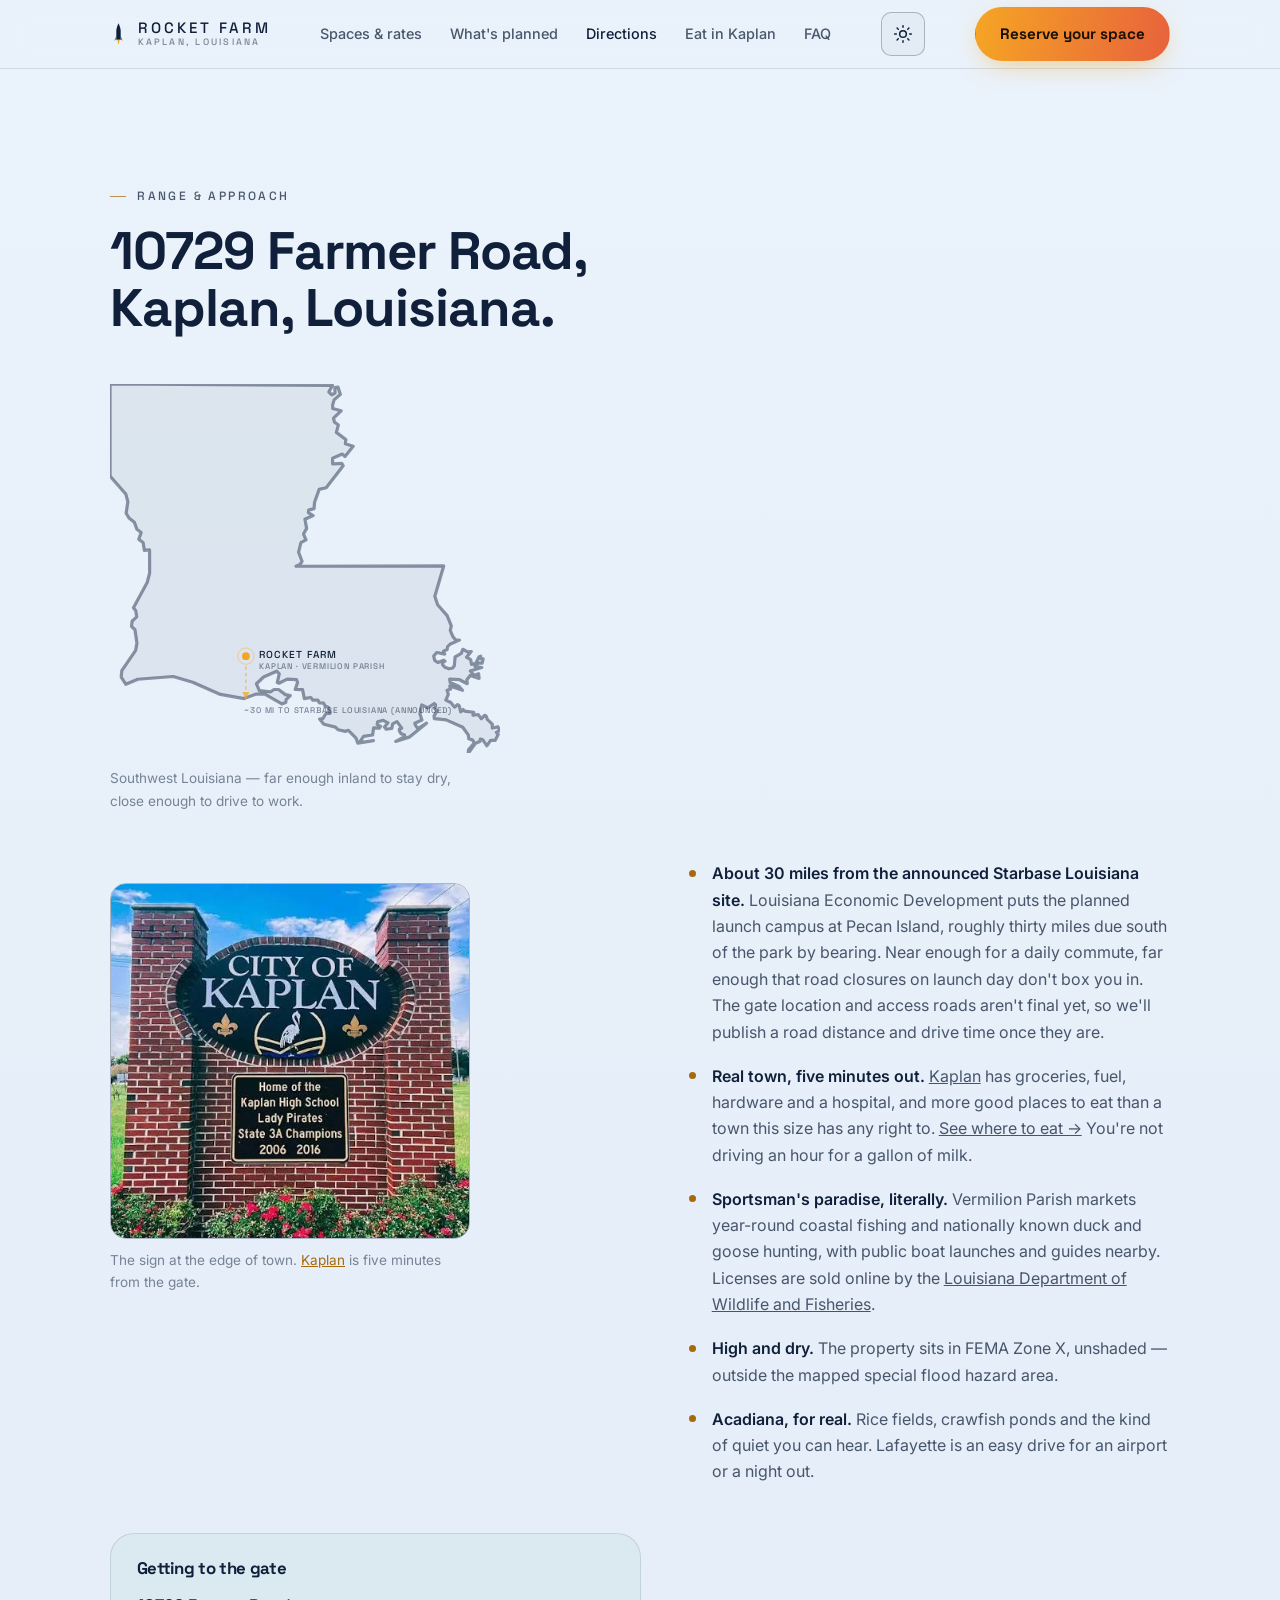
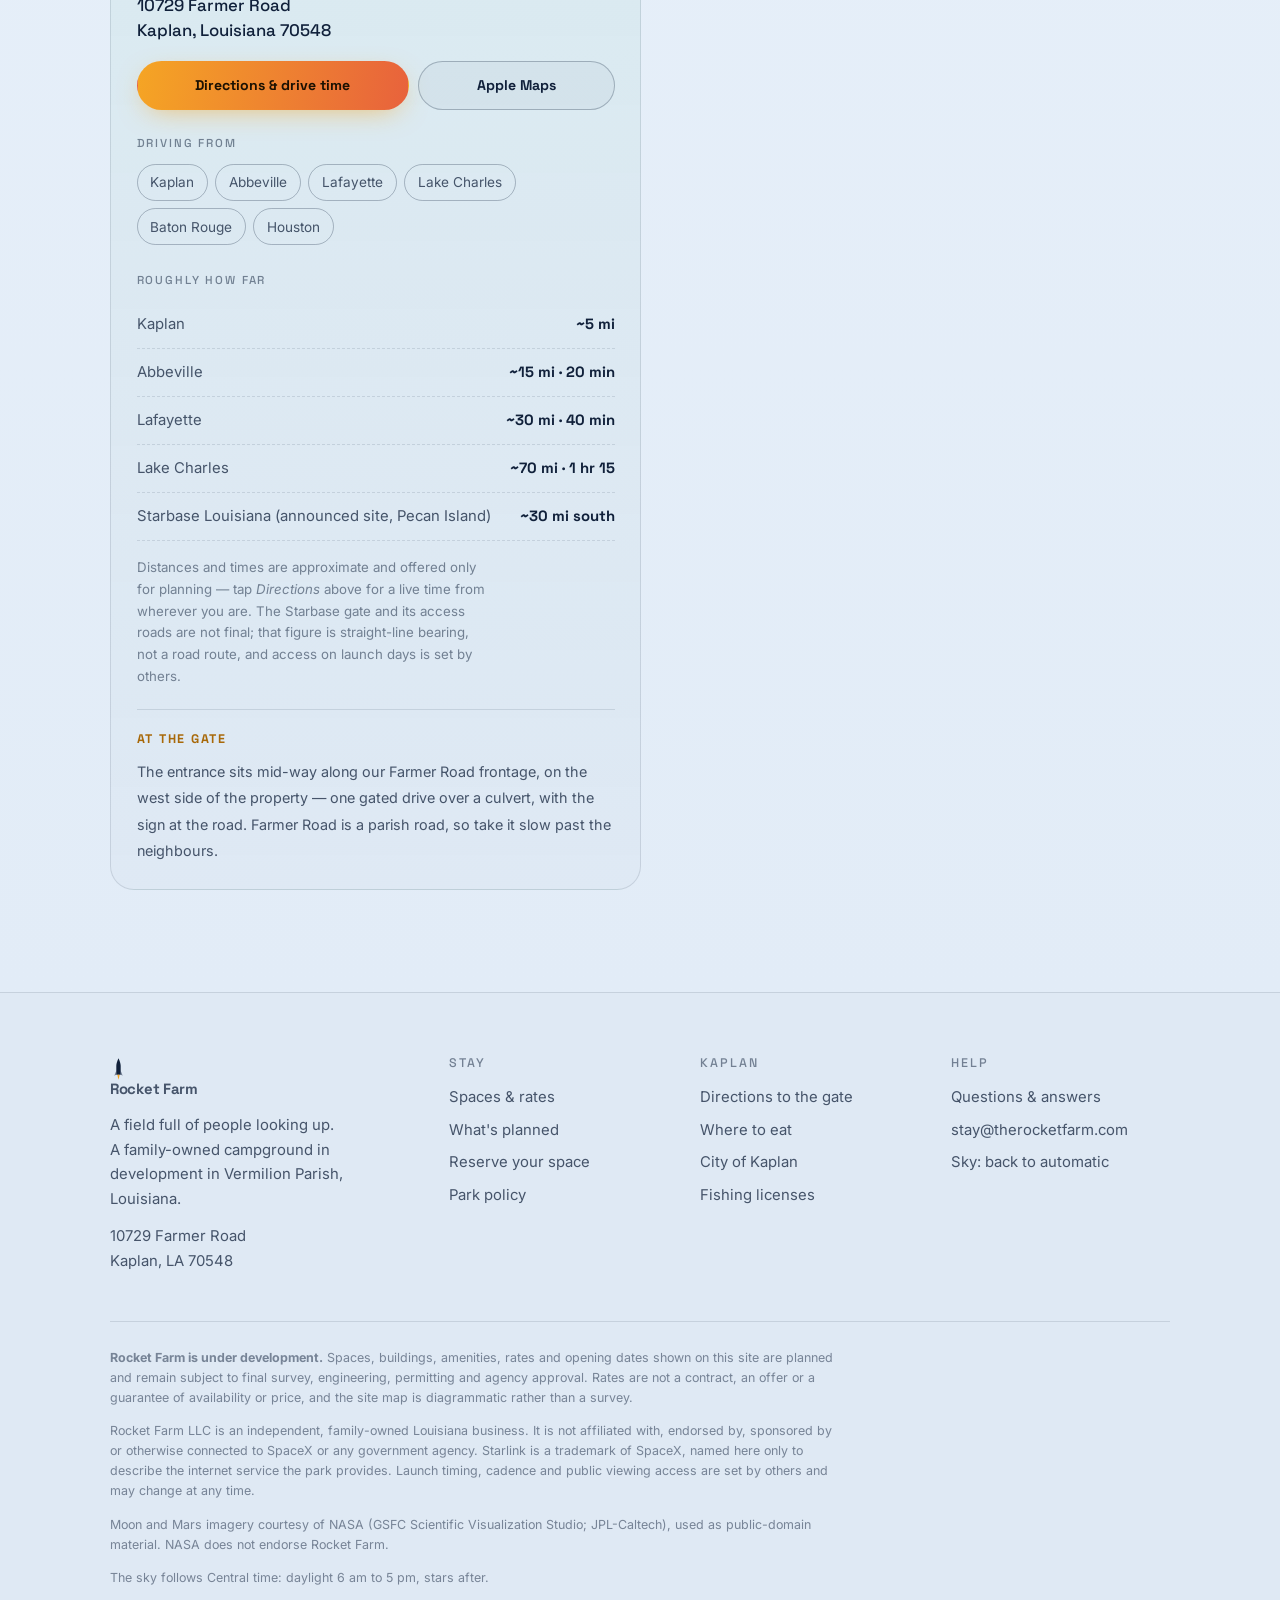
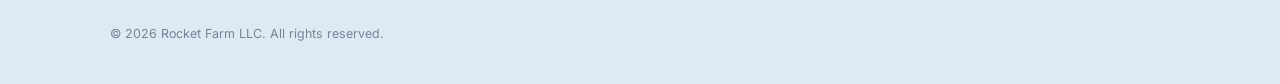
==== directions/index.html @ 63ea714c "Shared header and footer partials with a build script; regrouped links partials/header.html and part" ====
<!DOCTYPE html>
<html lang="en">
<head>
<meta charset="utf-8">
<meta name="viewport" content="width=device-width, initial-scale=1">
<title>Directions to Rocket Farm RV Park, Kaplan, LA | ~30 mi from Starbase Louisiana</title>
<meta name="description" content="Directions to 10729 Farmer Road, Kaplan, LA 70548: live drive times, distances from Lafayette, Abbeville, Lake Charles and Houston, and the bearing to Starbase.">
<meta name="theme-color" content="#070b18">
<meta name="robots" content="index, follow, max-image-preview:large, max-snippet:-1">
<meta name="geo.placename" content="Kaplan, Vermilion Parish, Louisiana">
<meta name="geo.region" content="US-LA">
<link rel="canonical" href="https://therocketfarm.com/directions/">
<meta property="og:type" content="website">
<meta property="og:url" content="https://therocketfarm.com/directions/">
<meta property="og:title" content="Directions to Rocket Farm RV Park, Kaplan, LA | ~30 mi from Starbase Louisiana">
<meta property="og:description" content="Directions to 10729 Farmer Road, Kaplan, LA 70548: live drive times, distances from Lafayette, Abbeville, Lake Charles and Houston, and the bearing to Starbase.">
<meta property="og:site_name" content="Rocket Farm">
<meta property="og:image" content="https://therocketfarm.com/og.png">
<meta property="og:image:width" content="1200">
<meta property="og:image:height" content="630">
<meta property="og:image:alt" content="Rocket Farm — seventeen full-hookup RV spaces in Kaplan, Louisiana.">
<meta property="og:locale" content="en_US">
<meta name="twitter:card" content="summary_large_image">
<meta name="twitter:title" content="Directions to Rocket Farm RV Park, Kaplan, LA | ~30 mi from Starbase Louisiana">
<meta name="twitter:description" content="Directions to 10729 Farmer Road, Kaplan, LA 70548: live drive times, distances from Lafayette, Abbeville, Lake Charles and Houston, and the bearing to Starbase.">
<meta name="twitter:image" content="https://therocketfarm.com/og.png">
<link rel="icon" href="data:image/svg+xml,%3Csvg xmlns='http://www.w3.org/2000/svg' viewBox='0 0 100 100'%3E%3Crect width='100' height='100' rx='22' fill='%23070b18'/%3E%3Cpath d='M50 18c9 10 13 22 13 34l-7 6H44l-7-6c0-12 4-24 13-34z' fill='%23f5a524'/%3E%3Cpath d='M44 62h12l-6 20-6-20z' fill='%23e8623c'/%3E%3C/svg%3E">
<link rel="apple-touch-icon" href="/img/apple-touch-icon.png">
<link rel="preconnect" href="https://fonts.googleapis.com">
<link rel="preconnect" href="https://fonts.gstatic.com" crossorigin>
<!-- Fonts must not block first paint on a phone: fetched as a preload and
     promoted to a stylesheet on load, with a plain link for no-JS. The
     fallback stack renders immediately either way. -->
<link rel="preload" as="style" href="https://fonts.googleapis.com/css2?family=Space+Grotesk:wght@500;700&family=Inter:wght@400;500;600&display=swap">
<link rel="stylesheet" media="print" onload="this.media='all';this.onload=null" href="https://fonts.googleapis.com/css2?family=Space+Grotesk:wght@500;700&family=Inter:wght@400;500;600&display=swap">
<noscript><link rel="stylesheet" href="https://fonts.googleapis.com/css2?family=Space+Grotesk:wght@500;700&family=Inter:wght@400;500;600&display=swap"></noscript>
<link rel="stylesheet" href="/assets/site.css">
<script>document.documentElement.classList.add('js');</script>
<script>
/* Day sky 6am-5pm Central, night otherwise. ?sky=day|night previews; the
   header toggle stores a choice for this browser. */
(function(){try{
  var q=new URLSearchParams(location.search).get('sky');
  var pref=q||localStorage.getItem('rf-theme');
  var h=parseInt(new Intl.DateTimeFormat('en-US',{timeZone:'America/Chicago',hour:'numeric',hourCycle:'h23'}).format(new Date()),10)%24;
  var day=(pref==='day'||pref==='night')?pref==='day':(h>=6&&h<17);
  document.documentElement.setAttribute('data-theme',day?'day':'night');
}catch(e){document.documentElement.setAttribute('data-theme','night')}})();
</script>
<script type="application/ld+json">
{
 "@context": "https://schema.org",
 "@type": "WebPage",
 "name": "Directions \u2014 Rocket Farm",
 "description": "Directions to 10729 Farmer Road, Kaplan, LA 70548: live drive times, distances from Lafayette, Abbeville, Lake Charles and Houston, and the bearing to Starbase.",
 "url": "https://therocketfarm.com/directions/",
 "inLanguage": "en-US",
 "dateModified": "2026-09-17",
 "isPartOf": {
  "@type": "WebSite",
  "name": "Rocket Farm",
  "url": "https://therocketfarm.com/"
 },
 "about": {
  "@type": "Campground",
  "name": "Rocket Farm",
  "url": "https://therocketfarm.com/"
 }
}
</script>
<script type="application/ld+json">
{
 "@context": "https://schema.org",
 "@type": "BreadcrumbList",
 "itemListElement": [
  {
   "@type": "ListItem",
   "position": 1,
   "name": "Rocket Farm",
   "item": "https://therocketfarm.com/"
  },
  {
   "@type": "ListItem",
   "position": 2,
   "name": "Directions",
   "item": "https://therocketfarm.com/directions/"
  }
 ]
}
</script>
</head>
<body>
<a class="skip" href="#main">Skip to content</a>
<div class="deepspace" aria-hidden="true"></div>

<!-- header -->
<header id="site-header">
  <nav class="wrap nav" aria-label="Primary">
    <a class="wordmark" href="/" aria-label="Rocket Farm home">
      <svg viewBox="0 0 24 34" aria-hidden="true">
        <path d="M12 1.6c2.1 4.4 3.1 7.7 3.1 10.9V25H8.9V12.5c0-3.2 1-6.5 3.1-10.9z" fill="#f4efe6"/>
        <path d="M8.9 19.6 6.1 26.4l2.8-1.7zm6.2 0 2.8 6.8-2.8-1.7z" fill="#f4efe6" opacity=".55"/>
        <path d="M10.3 25h3.4L12 32.4z" fill="#f5a524"/>
      </svg>
      <span class="wordmark-txt">
        <span class="wordmark-name">Rocket&nbsp;Farm</span>
        <span class="wordmark-loc">Kaplan, Louisiana</span>
      </span>
    </a>
    <div class="nav-links" id="nav-links">
      <a href="/spaces/">Spaces &amp; rates</a>
      <a href="/plan/">What's planned</a>
      <a href="/directions/" aria-current="page">Directions</a>
      <a href="/kaplan/">Eat in Kaplan</a>
      <a href="/faq/">FAQ</a>
      <a href="#" class="sky-switch" role="button">Switch to day sky</a>
    </div>
    <button class="theme-toggle" type="button" aria-label="Switch between day and night sky" title="Day / night">
      <svg class="ic-moon" viewBox="0 0 24 24" aria-hidden="true"><path d="M20 14.5A8.5 8.5 0 0 1 9.5 4a7 7 0 1 0 10.5 10.5z"/></svg>
      <svg class="ic-sun" viewBox="0 0 24 24" aria-hidden="true"><circle cx="12" cy="12" r="4"/><path d="M12 2v2M12 20v2M2 12h2M20 12h2M4.9 4.9l1.4 1.4M17.7 17.7l1.4 1.4M4.9 19.1l1.4-1.4M17.7 6.3l1.4-1.4"/></svg>
    </button>
    <button class="nav-toggle" type="button" aria-expanded="false" aria-controls="nav-links" aria-label="Open menu">
      <svg class="bars" viewBox="0 0 24 24" aria-hidden="true"><path d="M4 7h16M4 12h16M4 17h16"/></svg>
      <svg class="x" viewBox="0 0 24 24" aria-hidden="true"><path d="M6 6l12 12M18 6L6 18"/></svg>
    </button>
    <a class="btn btn-primary" href="/#reserve">
      <span class="cta-long">Reserve your space</span><span class="cta-short">Reserve</span>
    </a>
  </nav>
</header>
<!-- /header -->

<main id="main">
<section class="band band-alt" id="location">
    <div class="wrap">
      <div class="head reveal">
        <p class="eyebrow">Range &amp; approach</p>
        <h1>10729 Farmer Road, Kaplan, Louisiana.</h1>
      </div>

      <figure class="la-map">
        <svg viewBox="0 0 1000 947" role="img"
             aria-label="Outline of Louisiana with Rocket Farm marked in Vermilion Parish, about thirty miles north of the planned launch site on the coast.">
          <path d="M0.0,75.5 L0.0,0.0 L570.6,3.5 L561.1,20.6 L568.7,27.6 L576.9,23.5 L576.8,9.0 L584.8,8.1 L590.8,26.7 L574.7,40.8 L570.9,54.0 L571.1,63.0 L592.7,68.7 L573.3,87.4 L575.5,97.6 L585.5,105.3 L580.5,124.0 L604.7,142.4 L603.5,153.1 L623.6,159.7 L602.6,186.0 L595.8,179.7 L570.9,190.3 L570.7,204.7 L594.3,203.7 L598.0,209.6 L554.3,265.9 L536.4,270.2 L524.6,303.0 L523.3,319.6 L509.3,323.3 L508.8,330.1 L520.9,337.2 L499.8,346.9 L504.3,370.2 L496.2,384.6 L502.6,399.7 L489.6,406.7 L483.7,431.4 L492.5,454.6 L487.6,462.5 L477.2,467.3 L855.7,466.6 L833.0,544.4 L840.1,566.2 L864.6,594.0 L875.2,620.0 L872.5,632.0 L879.6,648.3 L886.6,656.7 L896.1,656.7 L873.0,666.5 L865.6,673.5 L864.5,680.9 L855.2,685.2 L858.1,692.5 L837.8,688.5 L830.1,697.5 L832.7,708.8 L840.6,714.1 L855.8,708.1 L858.8,710.9 L852.8,713.4 L852.9,719.8 L859.1,726.5 L869.1,730.2 L878.5,728.1 L882.9,722.4 L884.8,699.8 L900.7,690.7 L904.6,680.2 L917.1,687.0 L926.3,685.9 L914.2,700.6 L924.9,706.9 L927.1,719.0 L937.6,716.3 L945.9,700.0 L950.4,698.0 L950.6,704.2 L956.9,704.8 L954.3,715.8 L944.6,715.9 L936.2,724.6 L953.3,727.0 L924.0,735.8 L934.3,747.0 L945.1,743.0 L946.4,754.9 L923.6,747.4 L915.2,758.3 L916.0,768.5 L895.0,757.8 L871.0,756.5 L872.3,765.4 L894.3,774.8 L903.9,785.4 L871.3,774.2 L873.0,782.8 L864.4,785.3 L867.5,795.6 L861.2,810.5 L874.1,816.7 L883.2,828.6 L891.3,822.1 L895.3,824.7 L899.3,840.5 L905.5,834.7 L909.4,838.9 L932.6,841.6 L930.6,849.0 L944.0,847.4 L952.4,858.2 L960.4,849.5 L964.5,851.3 L967.4,859.8 L980.3,872.0 L980.2,882.2 L994.4,878.8 L1000.0,888.2 L990.8,893.4 L995.4,899.0 L987.8,913.6 L976.0,913.9 L966.4,927.9 L955.3,911.7 L949.6,910.6 L948.7,916.4 L937.6,920.9 L918.5,947.2 L919.2,937.9 L933.8,920.6 L929.8,913.1 L919.7,909.8 L918.9,900.3 L904.4,880.1 L861.9,861.3 L831.5,857.8 L830.8,851.1 L838.3,838.8 L832.8,832.3 L835.0,822.6 L831.6,819.3 L815.2,830.6 L799.3,822.8 L794.6,845.8 L799.9,861.7 L781.7,869.8 L782.8,874.2 L787.8,881.6 L793.3,880.9 L811.6,869.6 L767.3,905.5 L732.7,916.5 L755.4,904.4 L755.3,900.1 L746.2,896.9 L741.8,889.4 L742.1,884.5 L748.0,882.5 L735.8,865.8 L724.9,871.4 L722.6,883.4 L708.1,885.3 L703.7,879.8 L712.4,868.9 L700.6,862.6 L686.3,866.0 L685.1,873.0 L693.9,878.0 L690.6,882.6 L676.1,881.5 L673.5,900.1 L650.3,903.7 L642.4,915.2 L650.1,918.5 L675.4,914.5 L635.4,920.8 L630.7,907.9 L611.2,888.1 L603.5,890.7 L584.9,886.5 L577.9,879.9 L548.2,872.6 L537.5,859.1 L545.6,857.9 L554.1,844.3 L564.3,844.3 L559.6,828.9 L552.3,826.5 L547.7,818.5 L536.9,817.5 L532.8,810.7 L520.1,810.6 L514.8,803.9 L498.2,806.9 L493.7,783.5 L474.8,783.3 L480.8,765.4 L478.0,758.1 L454.3,756.8 L433.2,767.2 L428.8,765.4 L434.0,743.1 L427.2,736.5 L394.0,751.2 L375.6,768.6 L383.0,786.0 L412.1,789.2 L420.5,783.4 L432.4,783.3 L449.9,796.5 L462.3,799.2 L451.7,809.4 L450.7,816.8 L440.6,820.2 L396.0,794.7 L373.7,795.3 L343.8,806.6 L283.0,796.0 L212.0,764.7 L161.9,750.0 L71.3,757.0 L40.7,770.1 L28.7,751.4 L30.2,734.8 L65.7,682.9 L69.0,664.4 L64.0,630.1 L55.0,621.4 L56.6,608.2 L68.4,597.0 L66.0,581.4 L60.1,573.9 L95.2,509.2 L101.6,484.6 L101.4,425.3 L88.1,426.8 L85.0,406.8 L73.7,397.9 L79.8,381.0 L68.9,372.5 L62.2,354.3 L48.6,343.6 L41.3,331.5 L45.7,301.7 L40.3,281.9 L0.1,236.0 L0.0,75.5 Z" fill="rgba(244,239,230,.045)"
                stroke="rgba(244,239,230,.34)" stroke-width="3.2"
                stroke-linejoin="round" vector-effect="non-scaling-stroke"/>
          <!-- indicative bearing south to the launch site: ~184 deg true, ~30 mi -->
          <path d="M348.5,723.8 L348.5,793.8" stroke="#f5a524" stroke-width="3"
                stroke-dasharray="9 8" opacity=".75"/>
          <path d="M339.5,789.8 L348.5,809.8 L357.5,789.8 Z" fill="#f5a524" opacity=".75"/>
          <circle cx="348.5" cy="697.8" r="21" fill="none" stroke="#f5a524" stroke-width="2.5" opacity=".45"/>
          <circle cx="348.5" cy="697.8" r="10" fill="#f5a524"/>
          <text class="la-lbl" x="382.5" y="703.8">ROCKET FARM</text>
          <text class="la-lbl dim" x="382.5" y="731.8">KAPLAN &middot; VERMILION PARISH</text>
          <text class="la-lbl dim" x="344.5" y="843.8">~30 MI TO STARBASE LOUISIANA (ANNOUNCED)</text>
        </svg>
        <figcaption>Southwest Louisiana — far enough inland to stay dry, close enough to drive to work.</figcaption>
      </figure>

      <div class="loc reveal">
        <figure class="town-photo">
          <img src="/img/kaplan-sign.webp" width="449" height="445" loading="lazy" decoding="async" alt="City of Kaplan welcome sign: brick pillars around the city seal with a heron and fleur-de-lis, and a plaque reading Home of the Kaplan High School Lady Pirates, State 3A Champions 2006 and 2016.">
          <figcaption>The sign at the edge of town. <a href="https://www.kaplanla.com/" target="_blank" rel="noopener">Kaplan</a> is five minutes from the gate.</figcaption>
        </figure>
        <ul class="loc-list">
          <li><b>About 30 miles from the announced Starbase Louisiana site.</b> Louisiana Economic Development puts the planned launch campus at Pecan Island, roughly thirty miles due south of the park by bearing. Near enough for a daily commute, far enough that road closures on launch day don't box you in. The gate location and access roads aren't final yet, so we'll publish a road distance and drive time once they are.</li>
          <li><b>Real town, five minutes out.</b> <a href="https://www.kaplanla.com/" target="_blank" rel="noopener">Kaplan</a> has groceries, fuel, hardware and a hospital, and more good places to eat than a town this size has any right to. <a href="/kaplan/">See where to eat &rarr;</a> You're not driving an hour for a gallon of milk.</li>
          <li><b>Sportsman's paradise, literally.</b> Vermilion Parish markets year-round coastal fishing and nationally known duck and goose hunting, with public boat launches and guides nearby. Licenses are sold online by the <a href="https://louisianaoutdoors.com/licenses-and-permits" target="_blank" rel="noopener">Louisiana Department of Wildlife and Fisheries</a>.</li>
          <li><b>High and dry.</b> The property sits in FEMA Zone X, unshaded — outside the mapped special flood hazard area.</li>
          <li><b>Acadiana, for real.</b> Rice fields, crawfish ponds and the kind of quiet you can hear. Lafayette is an easy drive for an airport or a night out.</li>
        </ul>

        <aside class="dist-card" id="directions">
          <h3>Getting to the gate</h3>
          <p class="addr">10729 Farmer Road<br>Kaplan, Louisiana 70548</p>

          <div class="dir-btns">
            <a class="btn btn-primary" href="https://www.google.com/maps/dir/?api=1&amp;destination=10729+Farmer+Road%2C+Kaplan%2C+LA+70548"
               target="_blank" rel="noopener">Directions &amp; drive time</a>
            <a class="btn btn-ghost" href="https://maps.apple.com/?daddr=10729+Farmer+Road,+Kaplan,+LA+70548&amp;dirflg=d"
               target="_blank" rel="noopener">Apple&nbsp;Maps</a>
          </div>

          <p class="dir-label">Driving from</p>
          <div class="dir-from">
            <a href="https://www.google.com/maps/dir/?api=1&amp;origin=Kaplan%2C+LA&amp;destination=10729+Farmer+Road%2C+Kaplan%2C+LA+70548" target="_blank" rel="noopener">Kaplan</a>
            <a href="https://www.google.com/maps/dir/?api=1&amp;origin=Abbeville%2C+LA&amp;destination=10729+Farmer+Road%2C+Kaplan%2C+LA+70548" target="_blank" rel="noopener">Abbeville</a>
            <a href="https://www.google.com/maps/dir/?api=1&amp;origin=Lafayette%2C+LA&amp;destination=10729+Farmer+Road%2C+Kaplan%2C+LA+70548" target="_blank" rel="noopener">Lafayette</a>
            <a href="https://www.google.com/maps/dir/?api=1&amp;origin=Lake+Charles%2C+LA&amp;destination=10729+Farmer+Road%2C+Kaplan%2C+LA+70548" target="_blank" rel="noopener">Lake Charles</a>
            <a href="https://www.google.com/maps/dir/?api=1&amp;origin=Baton+Rouge%2C+LA&amp;destination=10729+Farmer+Road%2C+Kaplan%2C+LA+70548" target="_blank" rel="noopener">Baton Rouge</a>
            <a href="https://www.google.com/maps/dir/?api=1&amp;origin=Houston%2C+TX&amp;destination=10729+Farmer+Road%2C+Kaplan%2C+LA+70548" target="_blank" rel="noopener">Houston</a>
          </div>

          <p class="dir-label">Roughly how far</p>
          <div class="dist-row"><span>Kaplan</span><b>~5 mi</b></div>
          <div class="dist-row"><span>Abbeville</span><b>~15 mi · 20 min</b></div>
          <div class="dist-row"><span>Lafayette</span><b>~30 mi · 40 min</b></div>
          <div class="dist-row"><span>Lake Charles</span><b>~70 mi · 1 hr 15</b></div>
          <div class="dist-row"><span>Starbase Louisiana (announced site, Pecan Island)</span><b>~30 mi south</b></div>
          <p class="privacy" style="margin-top:1rem">
            Distances and times are approximate and offered only for planning — tap
            <em>Directions</em> above for a live time from wherever you are. The Starbase gate
            and its access roads are not final; that figure is straight-line bearing, not a
            road route, and access on launch days is set by others.
          </p>

          <div class="gate-note">
            <strong>At the gate</strong>
            <span>The entrance sits mid-way along our Farmer Road frontage, on the west side of
            the property — one gated drive over a culvert, with the sign at the road. Farmer
            Road is a parish road, so take it slow past the neighbours.</span>
          </div>
        </aside>
      </div>
    </div>
  </section>
</main>

<!-- footer -->
<footer>
  <div class="wrap">
    <div class="foot-top foot-4">
      <div class="foot-col">
        <a class="wordmark" href="/" style="margin-bottom:1rem">
          <svg viewBox="0 0 24 34" aria-hidden="true">
        <path d="M12 1.6c2.1 4.4 3.1 7.7 3.1 10.9V25H8.9V12.5c0-3.2 1-6.5 3.1-10.9z" fill="#f4efe6"/>
        <path d="M8.9 19.6 6.1 26.4l2.8-1.7zm6.2 0 2.8 6.8-2.8-1.7z" fill="#f4efe6" opacity=".55"/>
        <path d="M10.3 25h3.4L12 32.4z" fill="#f5a524"/>
      </svg>
          Rocket&nbsp;Farm
        </a>
        <p>A field full of people looking up.<br>A family-owned campground in development in Vermilion Parish, Louisiana.</p>
        <p style="margin-top:.8rem">10729 Farmer Road<br>Kaplan, LA 70548</p>
      </div>

      <div class="foot-col">
        <h4>Stay</h4>
        <a href="/spaces/">Spaces &amp; rates</a>
        <a href="/plan/">What's planned</a>
        <a href="/#reserve">Reserve your space</a>
        <a href="/faq/#rules">Park policy</a>
      </div>

      <div class="foot-col">
        <h4>Kaplan</h4>
        <a href="/directions/">Directions to the gate</a>
        <a href="/kaplan/">Where to eat</a>
        <a href="https://www.kaplanla.com/" target="_blank" rel="noopener">City of Kaplan</a>
        <a href="https://louisianaoutdoors.com/licenses-and-permits" target="_blank" rel="noopener">Fishing licenses</a>
      </div>

      <div class="foot-col">
        <h4>Help</h4>
        <a href="/faq/">Questions &amp; answers</a>
        <a href="mailto:stay@therocketfarm.com">stay@therocketfarm.com</a>
        <a href="#" class="sky-reset" hidden>Sky: back to automatic</a>
      </div>
    </div>

    <div class="disclaimer">
      <p><strong>Rocket Farm is under development.</strong> Spaces, buildings, amenities, rates and opening dates shown on this site are planned and remain subject to final survey, engineering, permitting and agency approval. Rates are not a contract, an offer or a guarantee of availability or price, and the site map is diagrammatic rather than a survey.</p>
      <p>Rocket Farm LLC is an independent, family-owned Louisiana business. It is not affiliated with, endorsed by, sponsored by or otherwise connected to SpaceX or any government agency. Starlink is a trademark of SpaceX, named here only to describe the internet service the park provides. Launch timing, cadence and public viewing access are set by others and may change at any time.</p>
      <p>Moon and Mars imagery courtesy of NASA (GSFC Scientific Visualization Studio; JPL-Caltech), used as public-domain material. NASA does not endorse Rocket Farm.</p>
      <p class="sky-note">The sky follows Central time: daylight 6 am to 5 pm, stars after.</p>
      <p class="copyright">© <span id="year">2026</span> Rocket Farm LLC. All rights reserved.</p>
    </div>
  </div>
</footer>
<!-- /footer -->

<script src="/assets/site.js" defer></script>
</body>
</html>
---- assets/site.css ----
:root{
  /* Brand tokens — night sky over the marsh, lit by a launch */
  --night:#070b18;
  --night-2:#0c1226;
  --dusk:#161f42;
  /* ink = text colour base, bg = background base; the day theme swaps them */
  --ink-rgb:244,239,230;
  --bg-rgb:7,11,24;
  --footer-bg:#05080f;
  --band-2:#0a1020;
  --hover-ink:#fff;
  --tip-bg:rgba(5,8,15,.96);
  --line:rgba(var(--ink-rgb),.13);
  --line-strong:rgba(var(--ink-rgb),.26);

  --cream:#f4efe6;
  --muted:rgba(var(--ink-rgb),.70);
  --faint:rgba(var(--ink-rgb),.48);

  --amber:#f5a524;
  --sunset:#e8623c;
  --marsh:#4fb08d;
  --sky-blue:#6ba8e8;

  --flame:linear-gradient(100deg,var(--amber),var(--sunset));

  --wrap:1140px;
  --gutter:clamp(16px,5vw,40px);
  --radius:16px;
  --radius-lg:24px;

  --h1:clamp(2.35rem,6.2vw,4.4rem);
  --h2:clamp(1.65rem,3.6vw,2.6rem);
  --body:clamp(1rem,1.05vw,1.0625rem);

  --font-display:"Space Grotesk",ui-sans-serif,system-ui,-apple-system,"Segoe UI",sans-serif;
  --font-body:"Inter",ui-sans-serif,system-ui,-apple-system,"Segoe UI",Roboto,sans-serif;
}

*,*::before,*::after{box-sizing:border-box}
html{-webkit-text-size-adjust:100%;scroll-behavior:smooth}
body{
  margin:0;background:var(--night);color:var(--cream);
  font:var(--body)/1.65 var(--font-body);
  overflow-x:hidden;-webkit-font-smoothing:antialiased;
}
@media (prefers-reduced-motion:reduce){
  html{scroll-behavior:auto}
  *,*::before,*::after{animation:none!important;transition:none!important}
}

h1,h2,h3,h4,.wordmark,.stat-num{font-family:var(--font-display);font-weight:700;letter-spacing:-.02em;line-height:1.08;margin:0}
p{margin:0}
a{color:inherit}
img,svg{display:block;max-width:100%}

.wrap{width:100%;max-width:var(--wrap);margin-inline:auto;padding-inline:var(--gutter)}
.eyebrow{font-family:var(--font-display);font-weight:500;font-size:.75rem;
  letter-spacing:.2em;text-transform:uppercase;color:var(--amber);
  text-shadow:0 0 18px rgba(245,165,36,.35)}
.eyebrow::before{content:"";display:inline-block;width:16px;height:1px;
  background:var(--amber);vertical-align:3px;margin-right:.7rem;opacity:.7}
/* the dash costs a line on the narrowest phones */
@media (max-width:400px){.eyebrow::before{display:none}.eyebrow{letter-spacing:.16em}}
.sr-only{position:absolute;width:1px;height:1px;padding:0;margin:-1px;overflow:hidden;clip:rect(0,0,0,0);white-space:nowrap;border:0}
.skip{position:absolute;left:-9999px;top:0}
.skip:focus{left:8px;top:8px;z-index:99;background:var(--cream);color:var(--night);padding:10px 16px;border-radius:8px}
:where(a,button,input,select,textarea,[tabindex]):focus-visible{outline:2px solid var(--amber);outline-offset:3px;border-radius:6px}

/* Scroll reveal — only armed when JS runs, so no-JS shows everything */
.js .reveal{opacity:0;transform:translateY(20px)}
.js .reveal.in{opacity:1;transform:none;transition:opacity .7s cubic-bezier(.2,.7,.3,1),transform .7s cubic-bezier(.2,.7,.3,1)}
@media (prefers-reduced-motion:reduce){.js .reveal{opacity:1;transform:none}}

/* ---------- Buttons ---------- */
.btn{
  display:inline-flex;align-items:center;justify-content:center;gap:.5rem;
  font-family:var(--font-display);font-weight:700;font-size:.95rem;
  padding:.85rem 1.5rem;border-radius:999px;border:1px solid transparent;
  text-decoration:none;cursor:pointer;white-space:nowrap;
  transition:transform .18s ease,box-shadow .18s ease,background .18s ease,border-color .18s ease;
}
.btn-primary{background:var(--flame);color:#1b1102;box-shadow:0 8px 28px -10px rgba(245,165,36,.7)}
.btn-primary:hover{transform:translateY(-2px);box-shadow:0 14px 34px -10px rgba(245,165,36,.85)}
.btn-ghost{border-color:var(--line-strong);color:var(--cream);background:rgba(var(--ink-rgb),.03)}
.btn-ghost:hover{border-color:var(--cream);background:rgba(var(--ink-rgb),.08)}

/* The sky does not stop at the hero: a faint fixed starfield sits behind the
   whole document so every section reads as being outdoors at night. */
.deepspace{position:fixed;inset:0;z-index:-10;pointer-events:none;
  background:
    radial-gradient(1.5px 1.5px at 8% 14%,rgba(var(--ink-rgb),.55),transparent),
    radial-gradient(1.2px 1.2px at 21% 62%,rgba(var(--ink-rgb),.4),transparent),
    radial-gradient(1.6px 1.6px at 34% 28%,rgba(var(--ink-rgb),.5),transparent),
    radial-gradient(1.1px 1.1px at 47% 78%,rgba(200,222,255,.42),transparent),
    radial-gradient(1.4px 1.4px at 58% 18%,rgba(var(--ink-rgb),.48),transparent),
    radial-gradient(1.2px 1.2px at 69% 54%,rgba(255,236,200,.4),transparent),
    radial-gradient(1.5px 1.5px at 81% 34%,rgba(var(--ink-rgb),.5),transparent),
    radial-gradient(1.1px 1.1px at 92% 70%,rgba(var(--ink-rgb),.36),transparent),
    radial-gradient(1.3px 1.3px at 14% 88%,rgba(var(--ink-rgb),.4),transparent),
    radial-gradient(1.2px 1.2px at 63% 92%,rgba(200,222,255,.34),transparent),
    radial-gradient(1.4px 1.4px at 88% 8%,rgba(var(--ink-rgb),.44),transparent),
    radial-gradient(1px 1px at 4% 42%,rgba(var(--ink-rgb),.34),transparent),
    radial-gradient(1.2px 1.2px at 27% 6%,rgba(255,236,200,.4),transparent),
    radial-gradient(1px 1px at 41% 52%,rgba(var(--ink-rgb),.3),transparent),
    radial-gradient(1.3px 1.3px at 74% 84%,rgba(var(--ink-rgb),.38),transparent),
    radial-gradient(1px 1px at 96% 48%,rgba(200,222,255,.34),transparent),
    radial-gradient(1.1px 1.1px at 52% 4%,rgba(var(--ink-rgb),.36),transparent),
    radial-gradient(1px 1px at 33% 72%,rgba(var(--ink-rgb),.3),transparent),
    radial-gradient(1.2px 1.2px at 85% 60%,rgba(255,236,200,.36),transparent);
  animation:rf-deep 22s ease-in-out infinite alternate}
@keyframes rf-deep{from{opacity:.5}to{opacity:.95}}
.deepspace::after{content:"";position:absolute;inset:-6%;
  background:
    radial-gradient(1.3px 1.3px at 12% 30%,rgba(var(--ink-rgb),.5),transparent),
    radial-gradient(1px 1px at 26% 80%,rgba(200,222,255,.42),transparent),
    radial-gradient(1.5px 1.5px at 39% 12%,rgba(var(--ink-rgb),.55),transparent),
    radial-gradient(1.1px 1.1px at 55% 64%,rgba(255,236,200,.4),transparent),
    radial-gradient(1.2px 1.2px at 66% 36%,rgba(var(--ink-rgb),.46),transparent),
    radial-gradient(1px 1px at 78% 86%,rgba(200,222,255,.38),transparent),
    radial-gradient(1.4px 1.4px at 90% 22%,rgba(var(--ink-rgb),.5),transparent),
    radial-gradient(1px 1px at 5% 58%,rgba(var(--ink-rgb),.34),transparent),
    radial-gradient(1.2px 1.2px at 48% 92%,rgba(255,236,200,.4),transparent),
    radial-gradient(1px 1px at 72% 6%,rgba(var(--ink-rgb),.36),transparent),
    radial-gradient(1.3px 1.3px at 94% 70%,rgba(200,222,255,.4),transparent),
    radial-gradient(1px 1px at 18% 48%,rgba(var(--ink-rgb),.3),transparent),
    radial-gradient(1.1px 1.1px at 60% 18%,rgba(var(--ink-rgb),.34),transparent),
    radial-gradient(1px 1px at 84% 50%,rgba(255,236,200,.32),transparent),
    radial-gradient(1.2px 1.2px at 33% 66%,rgba(var(--ink-rgb),.4),transparent);
  animation:rf-deep2 17s ease-in-out infinite alternate,rf-deep-drift 240s linear infinite alternate}
@keyframes rf-deep2{from{opacity:.25}to{opacity:1}}
@keyframes rf-deep-drift{from{transform:translate3d(0,0,0)}to{transform:translate3d(-2.5%,1.5%,0)}}
@media (prefers-reduced-motion:reduce){.deepspace,.deepspace::after{animation:none;opacity:.7}}
/* sections float over it */
.band-alt{background:linear-gradient(180deg,rgba(var(--bg-rgb),.86) 0%,rgba(10,16,32,.92) 100%)}

/* ---------- Header ---------- */
header{position:sticky;top:0;z-index:50;background:rgba(var(--bg-rgb),.8);backdrop-filter:blur(14px);-webkit-backdrop-filter:blur(14px);border-bottom:1px solid var(--line)}
.nav{display:flex;align-items:center;justify-content:space-between;gap:.75rem;min-height:68px}
.nav .btn{flex:none;padding:.7rem 1.1rem;font-size:.85rem}
@media (min-width:600px){.nav .btn{padding:.85rem 1.5rem;font-size:.95rem}}
.cta-short{display:inline}.cta-long{display:none}
@media (min-width:480px){.cta-short{display:none}.cta-long{display:inline}}
.wordmark{display:flex;align-items:center;gap:.66rem;
  font-family:var(--font-display);text-decoration:none;flex:none;white-space:nowrap}
.wordmark svg{width:17px;height:24px;flex:none}
.wordmark-txt{display:flex;flex-direction:column;gap:.18em;line-height:1}
.wordmark-name{font-weight:500;font-size:clamp(.76rem,3vw,.94rem);
  letter-spacing:.2em;text-transform:uppercase;color:var(--cream)}
.wordmark-loc{font-weight:500;font-size:clamp(.5rem,1.9vw,.58rem);
  letter-spacing:.24em;text-transform:uppercase;color:var(--faint)}
.nav-links{display:none;gap:1.75rem;align-items:center}
.nav-links a{font-size:.9rem;font-weight:500;color:var(--muted);text-decoration:none;transition:color .15s}
.nav-links a:hover{color:var(--cream)}
@media (min-width:1000px){.nav-links{display:flex}}
@media (min-width:1000px) and (max-width:1140px){.nav-links{gap:1.1rem}.nav-links a{font-size:.84rem}}

/* ---------- Hero ---------- */
.hero{position:relative;isolation:isolate;padding:clamp(3.5rem,10vw,7.5rem) 0 clamp(3rem,7vw,5rem);overflow:hidden}
.sky{position:absolute;inset:0;z-index:-2;
  background:
    radial-gradient(120% 80% at 72% 6%,rgba(232,98,60,.22),transparent 58%),
    radial-gradient(90% 60% at 18% 0%,rgba(79,176,141,.12),transparent 60%),
    linear-gradient(180deg,#05080f 0%,var(--night-2) 45%,var(--dusk) 100%);
}
.stars{position:absolute;inset:-22%;z-index:-2;opacity:.85;
  background-image:
    radial-gradient(1.4px 1.4px at 12% 18%,rgba(var(--ink-rgb),.9),transparent),
    radial-gradient(1.2px 1.2px at 27% 8%,rgba(var(--ink-rgb),.7),transparent),
    radial-gradient(1.6px 1.6px at 41% 26%,rgba(var(--ink-rgb),.85),transparent),
    radial-gradient(1.1px 1.1px at 58% 12%,rgba(var(--ink-rgb),.6),transparent),
    radial-gradient(1.5px 1.5px at 69% 31%,rgba(var(--ink-rgb),.8),transparent),
    radial-gradient(1.2px 1.2px at 83% 16%,rgba(var(--ink-rgb),.7),transparent),
    radial-gradient(1.3px 1.3px at 92% 34%,rgba(var(--ink-rgb),.75),transparent),
    radial-gradient(1px 1px at 7% 40%,rgba(var(--ink-rgb),.5),transparent),
    radial-gradient(1.1px 1.1px at 35% 44%,rgba(var(--ink-rgb),.55),transparent),
    radial-gradient(1.4px 1.4px at 50% 5%,rgba(var(--ink-rgb),.8),transparent),
    radial-gradient(1px 1px at 76% 47%,rgba(var(--ink-rgb),.45),transparent),
    radial-gradient(1.2px 1.2px at 20% 30%,rgba(var(--ink-rgb),.6),transparent);
  animation:twinkle 7s ease-in-out infinite alternate,
             rf-sky-a 300s ease-in-out infinite alternate;
}
@keyframes rf-sky-a{from{transform:translate3d(0,0,0)}to{transform:translate3d(-3.5%,2%,0)}}
@keyframes twinkle{from{opacity:.55}to{opacity:.95}}
/* second, denser layer on a different beat so the sky shimmers rather than
   pulsing as one sheet */
.stars2{position:absolute;inset:-22%;z-index:-2;opacity:.7;
  background-image:
    radial-gradient(1.7px 1.7px at 5% 12%,rgba(var(--ink-rgb),.95),transparent),
    radial-gradient(1.2px 1.2px at 16% 26%,rgba(var(--ink-rgb),.7),transparent),
    radial-gradient(1.4px 1.4px at 23% 44%,rgba(255,236,200,.8),transparent),
    radial-gradient(1.1px 1.1px at 31% 16%,rgba(var(--ink-rgb),.65),transparent),
    radial-gradient(1.9px 1.9px at 44% 34%,rgba(var(--ink-rgb),.98),transparent),
    radial-gradient(1.2px 1.2px at 52% 22%,rgba(200,222,255,.75),transparent),
    radial-gradient(1.5px 1.5px at 61% 8%,rgba(var(--ink-rgb),.85),transparent),
    radial-gradient(1.1px 1.1px at 66% 41%,rgba(var(--ink-rgb),.6),transparent),
    radial-gradient(1.8px 1.8px at 74% 24%,rgba(255,236,200,.9),transparent),
    radial-gradient(1.2px 1.2px at 81% 45%,rgba(var(--ink-rgb),.7),transparent),
    radial-gradient(1.6px 1.6px at 88% 9%,rgba(var(--ink-rgb),.88),transparent),
    radial-gradient(1.3px 1.3px at 95% 29%,rgba(200,222,255,.78),transparent),
    radial-gradient(1.1px 1.1px at 10% 38%,rgba(var(--ink-rgb),.6),transparent),
    radial-gradient(1.4px 1.4px at 38% 6%,rgba(var(--ink-rgb),.8),transparent);
  animation:twinkle2 4.3s ease-in-out .9s infinite alternate,
             rf-sky-b 430s ease-in-out infinite alternate}
@keyframes rf-sky-b{from{transform:translate3d(0,0,0)}to{transform:translate3d(2.4%,-1.4%,0)}}
@keyframes twinkle2{from{opacity:.32}to{opacity:.9}}
/* third, densest layer: small, fast, out of phase with the other two */
.stars3{position:absolute;inset:-22%;z-index:-2;opacity:.75;
  background-image:
    radial-gradient(1px 1px at 3% 22%,rgba(var(--ink-rgb),.8),transparent),
    radial-gradient(1.3px 1.3px at 9% 51%,rgba(var(--ink-rgb),.7),transparent),
    radial-gradient(1px 1px at 13% 7%,rgba(255,236,200,.75),transparent),
    radial-gradient(1.2px 1.2px at 19% 33%,rgba(200,222,255,.7),transparent),
    radial-gradient(1px 1px at 26% 61%,rgba(var(--ink-rgb),.6),transparent),
    radial-gradient(1.4px 1.4px at 29% 14%,rgba(var(--ink-rgb),.85),transparent),
    radial-gradient(1px 1px at 35% 48%,rgba(var(--ink-rgb),.55),transparent),
    radial-gradient(1.1px 1.1px at 41% 19%,rgba(255,236,200,.7),transparent),
    radial-gradient(1px 1px at 47% 66%,rgba(var(--ink-rgb),.6),transparent),
    radial-gradient(1.3px 1.3px at 49% 3%,rgba(var(--ink-rgb),.8),transparent),
    radial-gradient(1px 1px at 55% 39%,rgba(200,222,255,.65),transparent),
    radial-gradient(1.2px 1.2px at 58% 57%,rgba(var(--ink-rgb),.7),transparent),
    radial-gradient(1px 1px at 63% 13%,rgba(var(--ink-rgb),.6),transparent),
    radial-gradient(1.5px 1.5px at 68% 30%,rgba(255,236,200,.85),transparent),
    radial-gradient(1px 1px at 72% 52%,rgba(var(--ink-rgb),.55),transparent),
    radial-gradient(1.2px 1.2px at 77% 6%,rgba(var(--ink-rgb),.75),transparent),
    radial-gradient(1px 1px at 84% 38%,rgba(200,222,255,.7),transparent),
    radial-gradient(1.3px 1.3px at 86% 60%,rgba(var(--ink-rgb),.7),transparent),
    radial-gradient(1px 1px at 91% 17%,rgba(var(--ink-rgb),.6),transparent),
    radial-gradient(1.1px 1.1px at 96% 44%,rgba(255,236,200,.75),transparent),
    radial-gradient(1px 1px at 6% 78%,rgba(var(--ink-rgb),.5),transparent),
    radial-gradient(1.2px 1.2px at 22% 84%,rgba(var(--ink-rgb),.6),transparent),
    radial-gradient(1px 1px at 38% 90%,rgba(200,222,255,.55),transparent),
    radial-gradient(1.1px 1.1px at 53% 81%,rgba(var(--ink-rgb),.6),transparent),
    radial-gradient(1px 1px at 66% 94%,rgba(var(--ink-rgb),.5),transparent),
    radial-gradient(1.3px 1.3px at 79% 76%,rgba(255,236,200,.7),transparent),
    radial-gradient(1px 1px at 93% 88%,rgba(var(--ink-rgb),.55),transparent),
    radial-gradient(1.1px 1.1px at 16% 96%,rgba(var(--ink-rgb),.5),transparent);
  animation:twinkle3 2.6s ease-in-out .4s infinite alternate,
             rf-sky-c 380s ease-in-out infinite alternate}
@keyframes twinkle3{from{opacity:.25}to{opacity:.95}}
@keyframes rf-sky-c{from{transform:translate3d(0,0,0)}to{transform:translate3d(-1.6%,-2.2%,0)}}
/* fourth layer: sparse, larger, very slow — breaks up the shimmer rhythm */
.stars4{position:absolute;inset:-22%;z-index:-2;opacity:.6;
  background-image:
    radial-gradient(2px 2px at 11% 9%,rgba(255,246,225,.9),transparent),
    radial-gradient(1.8px 1.8px at 30% 37%,rgba(214,232,255,.85),transparent),
    radial-gradient(2.1px 2.1px at 48% 14%,rgba(var(--ink-rgb),.95),transparent),
    radial-gradient(1.7px 1.7px at 64% 44%,rgba(255,240,210,.8),transparent),
    radial-gradient(2px 2px at 79% 21%,rgba(var(--ink-rgb),.9),transparent),
    radial-gradient(1.8px 1.8px at 93% 40%,rgba(214,232,255,.85),transparent),
    radial-gradient(1.9px 1.9px at 21% 57%,rgba(var(--ink-rgb),.8),transparent),
    radial-gradient(1.7px 1.7px at 57% 64%,rgba(255,246,225,.75),transparent);
  animation:twinkle4 6.8s ease-in-out 1.6s infinite alternate,
             rf-sky-d 520s ease-in-out infinite alternate}
@keyframes twinkle4{from{opacity:.2}to{opacity:.85}}
@keyframes rf-sky-d{from{transform:translate3d(0,0,0)}to{transform:translate3d(2.8%,1.6%,0)}}

/* a handful of bright stars with a soft cross flare, each on its own beat */
.bstar{position:absolute;z-index:-2;width:14px;height:14px;pointer-events:none;
  background:
    radial-gradient(circle,rgba(255,255,255,1) 0,rgba(255,255,255,.9) 14%,rgba(var(--ink-rgb),.3) 30%,transparent 52%),
    linear-gradient(90deg,transparent 0,rgba(var(--ink-rgb),.55) 50%,transparent 100%),
    linear-gradient(0deg,transparent 0,rgba(var(--ink-rgb),.55) 50%,transparent 100%);
  background-size:100% 100%,100% 1px,1px 100%;
  background-position:center,center,center;background-repeat:no-repeat;
  animation:rf-bstar 3.4s ease-in-out infinite alternate}
.bstar.s1{top:12%;left:22%;animation-delay:.2s}
.bstar.s2{top:31%;left:6%;width:10px;height:10px;animation-delay:1.3s;animation-duration:4.1s}
.bstar.s3{top:8%;left:44%;width:11px;height:11px;animation-delay:2.1s;animation-duration:2.9s}
.bstar.s4{top:22%;left:71%;animation-delay:.8s;animation-duration:3.8s}
.bstar.s5{top:44%;left:88%;width:9px;height:9px;animation-delay:1.7s;animation-duration:4.6s}
.bstar.s6{top:56%;left:3%;width:9px;height:9px;animation-delay:2.6s}
.bstar.s7{top:5%;left:57%;width:12px;height:12px;animation-delay:.5s;animation-duration:2.4s}
.bstar.s8{top:38%;left:34%;width:8px;height:8px;animation-delay:3.1s;animation-duration:5.2s}
.bstar.s9{top:17%;left:12%;width:10px;height:10px;animation-delay:1.9s;animation-duration:3.1s}
.bstar.s10{top:49%;left:66%;width:9px;height:9px;animation-delay:2.4s;animation-duration:4.4s}
.bstar.s11{top:27%;left:83%;width:11px;height:11px;animation-delay:.9s;animation-duration:3.6s}
.bstar.s12{top:62%;left:47%;width:8px;height:8px;animation-delay:3.7s;animation-duration:2.7s}
.bstar.s13{top:3%;left:30%;width:9px;height:9px;animation-delay:1.1s;animation-duration:3.3s}
.bstar.s14{top:35%;left:94%;width:12px;height:12px;animation-delay:2.9s;animation-duration:4.9s}
.bstar.s15{top:14%;left:62%;width:8px;height:8px;animation-delay:.4s;animation-duration:2.6s}
.bstar.s16{top:69%;left:78%;width:10px;height:10px;animation-delay:3.4s;animation-duration:3.9s}
.bstar.s17{top:42%;left:16%;width:7px;height:7px;animation-delay:1.5s;animation-duration:5.6s}
.bstar.s18{top:2%;left:80%;width:10px;height:10px;animation-delay:2.2s;animation-duration:3.0s}
/* a couple carry a tint so the field is not uniformly white */
.bstar.warm{background:
    radial-gradient(circle,rgba(255,244,222,1) 0,rgba(255,228,180,.9) 14%,rgba(245,165,36,.28) 30%,transparent 52%),
    linear-gradient(90deg,transparent 0,rgba(255,222,170,.5) 50%,transparent 100%),
    linear-gradient(0deg,transparent 0,rgba(255,222,170,.5) 50%,transparent 100%);
  background-size:100% 100%,100% 1px,1px 100%;
  background-position:center,center,center;background-repeat:no-repeat}
.bstar.cool{background:
    radial-gradient(circle,rgba(238,246,255,1) 0,rgba(205,226,255,.9) 14%,rgba(150,190,255,.26) 30%,transparent 52%),
    linear-gradient(90deg,transparent 0,rgba(205,226,255,.5) 50%,transparent 100%),
    linear-gradient(0deg,transparent 0,rgba(205,226,255,.5) 50%,transparent 100%);
  background-size:100% 100%,100% 1px,1px 100%;
  background-position:center,center,center;background-repeat:no-repeat}
@keyframes rf-bstar{from{opacity:.35;scale:.8}to{opacity:1;scale:1.15}}
/* a deeper twinkle for a few, so the sky has more than one rhythm */
.bstar.deep{animation-name:rf-bstar-deep}
@keyframes rf-bstar-deep{
  0%  {opacity:.12;scale:.6}
  55% {opacity:1;scale:1.25}
  100%{opacity:.3;scale:.85}
}
/* ---- Launch: rises from behind the treeline on a loop ----
   Sits at z-index -2 so the dark horizon (-1) occludes the pad, which is
   what makes it read as a real liftoff. Only transform and opacity are
   animated, so it stays on the compositor. */
/* The rocket occupies the top 66% of a 120x560 viewBox, so its base sits
   0.34 x (width x 4.667) = 1.59 x width above the element's bottom edge.
   Offsetting by that keeps the engines planted on the treeline at any size
   instead of floating above it. */
/* Sits behind the copy and hazed back — it is thirty miles off, so reading it
   through atmosphere is truer than a crisp foreground object anyway. The veil
   below keeps the type legible over it. */
/* viewBox is 140x900 and the engine skirt sits at y=562, i.e. 62.4% down, so
   the base is 0.376 x (width x 6.4286) = 2.418 x width above the element's
   bottom edge. Deriving the offset keeps the engines on the treeline. */
.launch{--rw:clamp(54px,6.8vw,104px);
  position:absolute;z-index:-2;left:calc(65% - var(--rw) / 2);width:var(--rw);
  bottom:calc(30px - 2.418 * var(--rw));pointer-events:none;opacity:1}
@media (max-width:760px){.launch{--rw:72px;left:calc(58% - var(--rw) / 2);opacity:.8;
  bottom:calc(18px - 2.418 * var(--rw))}}

/* faint band of galaxy, slowly turning */
.milky{position:absolute;inset:-30%;z-index:-2;pointer-events:none;opacity:.5;
  background:
    radial-gradient(60% 18% at 50% 50%,rgba(150,170,220,.13),transparent 70%),
    radial-gradient(38% 11% at 38% 46%,rgba(214,198,235,.1),transparent 70%),
    radial-gradient(30% 9% at 64% 55%,rgba(180,205,235,.09),transparent 70%);
  transform:rotate(-22deg);
  animation:rf-galaxy 520s linear infinite}
@keyframes rf-galaxy{from{rotate:0deg}to{rotate:8deg}}

/* nebula: two very faint clouds of colour that breathe and drift over a
   couple of minutes, so the black is never quite still */
.nebula{position:absolute;inset:-20%;z-index:-2;pointer-events:none;opacity:.55;
  background:
    radial-gradient(42% 30% at 68% 22%,rgba(88,120,200,.16),transparent 70%),
    radial-gradient(34% 26% at 22% 64%,rgba(150,96,190,.12),transparent 70%),
    radial-gradient(28% 22% at 84% 70%,rgba(79,176,141,.09),transparent 70%);
  animation:rf-nebula 140s ease-in-out infinite alternate}
@keyframes rf-nebula{
  0%  {transform:translate3d(0,0,0) scale(1);opacity:.4}
  50% {opacity:.7}
  100%{transform:translate3d(-3%,2%,0) scale(1.06);opacity:.45}}

/* satellite train: seven faint points in a line, sliding across the top band
   on a long cycle with a long gap, the way a fresh batch looks after launch */
.sat-train{position:absolute;z-index:-2;top:34px;left:-12%;display:flex;gap:11px;pointer-events:none;opacity:0;
  transform:rotate(-6deg);animation:rf-train 96s linear infinite;animation-delay:14s}
.sat-train i{display:block;width:2.2px;height:2.2px;border-radius:50%;background:#e9f0ff;
  box-shadow:0 0 4px 1px rgba(200,222,255,.55)}
.sat-train i:nth-child(odd){animation:rf-satblink 2.8s ease-in-out infinite}
.sat-train i:nth-child(even){animation:rf-satblink 3.4s ease-in-out infinite;animation-delay:1.2s}
@keyframes rf-train{
  0%   {opacity:0;translate:0 0}
  2%   {opacity:.85}
  40%  {opacity:.85}
  44%  {opacity:0;translate:112vw -26px}
  100% {opacity:0;translate:112vw -26px}}
@keyframes rf-satblink{0%,100%{opacity:.5}50%{opacity:1}}

/* one lone satellite, brighter, on a slow diagonal over the right half of
   the sky with a slow flash as it tumbles */
.sat-one{position:absolute;z-index:-2;top:86%;left:58%;width:3px;height:3px;border-radius:50%;
  background:#fff;box-shadow:0 0 6px 2px rgba(var(--ink-rgb),.55);pointer-events:none;opacity:0;
  animation:rf-satone 74s linear infinite,rf-satflash 5.5s ease-in-out infinite;animation-delay:31s,0s}
@keyframes rf-satone{
  0%   {opacity:0;translate:0 0}
  3%   {opacity:1}
  52%  {opacity:1}
  56%  {opacity:0;translate:44vw -78vh}
  100% {opacity:0;translate:44vw -78vh}}
@keyframes rf-satflash{0%,100%{scale:.7}50%{scale:1.6}}

/* fireflies: warm pinpricks low over the treeline, each on its own rhythm */
.fireflies{position:absolute;left:0;right:0;bottom:0;height:150px;z-index:-1;pointer-events:none}
.fireflies i{position:absolute;bottom:20px;left:50%;width:3px;height:3px;border-radius:50%;
  background:#ffe9a8;box-shadow:0 0 6px 2px rgba(255,214,120,.7),0 0 14px 4px rgba(245,165,36,.25);
  opacity:0;animation:rf-fly 7s ease-in-out infinite,rf-float 11s ease-in-out infinite alternate}
@keyframes rf-fly{0%,100%{opacity:0}8%{opacity:0}14%{opacity:1}22%{opacity:.15}30%{opacity:.9}38%{opacity:0}}
@keyframes rf-float{from{transform:translate3d(0,0,0)}to{transform:translate3d(18px,-26px,0)}}
.fireflies .f1{left:6%;bottom:34px;animation-delay:.4s,0s}
.fireflies .f2{left:14%;bottom:62px;animation-delay:2.9s,1s;animation-duration:8.5s,13s}
.fireflies .f3{left:23%;bottom:22px;animation-delay:5.1s,2s;animation-duration:6.4s,9s}
.fireflies .f4{left:33%;bottom:48px;animation-delay:1.6s,.5s;animation-duration:9.2s,12s}
.fireflies .f5{left:41%;bottom:90px;animation-delay:3.8s,3s;animation-duration:7.6s,10s}
.fireflies .f6{left:52%;bottom:30px;animation-delay:6.3s,1.5s;animation-duration:8.1s,14s}
.fireflies .f7{left:61%;bottom:70px;animation-delay:.9s,2.5s;animation-duration:6.9s,11s}
.fireflies .f8{left:70%;bottom:40px;animation-delay:4.4s,.8s;animation-duration:9.8s,9.5s}
.fireflies .f9{left:78%;bottom:104px;animation-delay:2.2s,3.5s;animation-duration:7.2s,12.5s}
.fireflies .f10{left:86%;bottom:26px;animation-delay:5.7s,1.2s;animation-duration:8.8s,10.5s}
.fireflies .f11{left:93%;bottom:58px;animation-delay:3.3s,2.8s;animation-duration:6.6s,13.5s}
.fireflies .f12{left:47%;bottom:16px;animation-delay:7.4s,.3s;animation-duration:7.9s,11.5s}
@media (max-width:760px){
  .fireflies .f2,.fireflies .f5,.fireflies .f7,.fireflies .f9,.fireflies .f11{display:none}
  .sat-train{top:46px;gap:8px}
  .sat-train i{width:1.8px;height:1.8px}
  .sat-one{display:none}
}
@media (prefers-reduced-motion:reduce){
  .sat-train,.sat-one,.fireflies,.nebula{animation:none;opacity:0}
}

/* ---------- The saucer ----------
   One 48s loop: zip in from the right, hover, dart to the top-left, hover,
   dart back over the farm, hover with the beam down, then out. Only
   transform and opacity animate; the lights chase with stepped opacity. */
.ufo{position:absolute;z-index:-2;top:0;left:0;width:clamp(64px,7.5vw,118px);pointer-events:none;opacity:0;
  will-change:transform;animation:rf-ufo 48s cubic-bezier(.65,0,.35,1) infinite;animation-delay:6s}
.ufo svg{width:100%;height:auto;display:block;overflow:visible}
.ufo-glow{animation:rf-ufo-glow 1.8s ease-in-out infinite alternate}
@keyframes rf-ufo-glow{from{opacity:.55}to{opacity:1}}
.ufo-lights circle{fill:#dff4ff;opacity:.25;animation:rf-ufo-light 1.6s steps(1) infinite}
.ufo-lights circle:nth-child(1){animation-delay:0s}   .ufo-lights circle:nth-child(2){animation-delay:.2s}
.ufo-lights circle:nth-child(3){animation-delay:.4s}  .ufo-lights circle:nth-child(4){animation-delay:.6s}
.ufo-lights circle:nth-child(5){animation-delay:.8s}  .ufo-lights circle:nth-child(6){animation-delay:1s}
.ufo-lights circle:nth-child(7){animation-delay:1.2s} .ufo-lights circle:nth-child(8){animation-delay:1.4s}
@keyframes rf-ufo-light{0%{opacity:1}12.5%{opacity:.25}100%{opacity:.25}}
/* x in vw so it scales with the sky, y in px so it never dips into the copy */
@keyframes rf-ufo{
  0%   {opacity:0;transform:translate3d(108vw,60px,0) rotate(-8deg) scale(.7)}
  2%   {opacity:1}
  7%   {transform:translate3d(72vw,44px,0) rotate(3deg) scale(1)}
  9%   {transform:translate3d(72vw,52px,0) rotate(-2deg) scale(1)}
  11%  {transform:translate3d(72vw,44px,0) rotate(2deg) scale(1)}
  13%  {transform:translate3d(72vw,50px,0) rotate(0deg) scale(1)}
  15%  {transform:translate3d(72vw,44px,0) rotate(-14deg) scale(1)}
  21%  {transform:translate3d(26vw,14px,0) rotate(6deg) scale(.8)}
  23%  {transform:translate3d(26vw,20px,0) rotate(-3deg) scale(.8)}
  25%  {transform:translate3d(26vw,14px,0) rotate(3deg) scale(.8)}
  27%  {transform:translate3d(26vw,18px,0) rotate(0deg) scale(.8)}
  29%  {transform:translate3d(26vw,14px,0) rotate(16deg) scale(.8)}
  36%  {transform:translate3d(84vw,250px,0) rotate(-3deg) scale(1.15)}
  38%  {transform:translate3d(84vw,258px,0) rotate(2deg) scale(1.15)}
  40%  {transform:translate3d(84vw,250px,0) rotate(-2deg) scale(1.15)}
  50%  {transform:translate3d(84vw,254px,0) rotate(1deg) scale(1.15)}
  52%  {transform:translate3d(84vw,250px,0) rotate(0deg) scale(1.15)}
  54%  {opacity:1;transform:translate3d(84vw,236px,0) rotate(-20deg) scale(1.15)}
  59%  {opacity:0;transform:translate3d(-14vw,-40px,0) rotate(-6deg) scale(.6)}
  100% {opacity:0;transform:translate3d(-14vw,-40px,0) rotate(-6deg) scale(.6)}}

/* beam and the field below the hover spot; both keyed to the same 48s loop */
.ufo-scene{position:absolute;z-index:-1;left:84vw;bottom:0;width:0;height:100%;pointer-events:none}
.ufo-beam{position:absolute;left:0;bottom:0;width:160px;height:calc(100% - 290px);translate:calc(-50% + clamp(32px,3.75vw,59px)) 0;
  clip-path:polygon(44% 0,56% 0,100% 100%,0 100%);opacity:0;transform-origin:50% 0;
  background:linear-gradient(180deg,rgba(214,242,255,.95) 0%,rgba(140,210,255,.55) 35%,rgba(120,195,255,.22) 75%,rgba(120,195,255,.10) 100%);
  -webkit-mask-image:linear-gradient(90deg,transparent 0,#000 30%,#000 70%,transparent 100%);mask-image:linear-gradient(90deg,transparent 0,#000 30%,#000 70%,transparent 100%);
  animation:rf-beam 48s linear infinite;animation-delay:6s}
@keyframes rf-beam{0%,38%{opacity:0;transform:scaleY(.2)}40%{opacity:.72;transform:scaleY(1)}50%{opacity:.72;transform:scaleY(1)}52%,100%{opacity:0;transform:scaleY(.2)}}
.ufo-cow{position:absolute;left:0;bottom:14px;width:34px;max-width:none;translate:calc(-50% + clamp(32px,3.75vw,59px)) 0;fill:#1b2438;stroke:rgba(190,225,255,.55);stroke-width:.8;overflow:visible;
  animation:rf-cow 48s ease-in-out infinite;animation-delay:6s}
@keyframes rf-cow{
  0%,40%  {opacity:1;transform:translateY(0) rotate(0)}
  41.5%   {transform:translateY(-10px) rotate(-10deg)}
  49.5%   {opacity:1;transform:translateY(-420px) rotate(380deg) scale(.55)}
  50.5%,88% {opacity:0;transform:translateY(-520px) rotate(400deg) scale(.4)}
  92%     {opacity:0;transform:translateY(-40px) rotate(0)}
  96%,100%{opacity:1;transform:translateY(0) rotate(0)}}
/* narrow desktops: the headline can reach the hover spot, so no beam there */
@media (max-width:1199px){.ufo-beam,.ufo-cow{display:none}}
/* phones: top band only, small, no hover down over the copy */
@media (max-width:760px){
  .ufo{width:52px;animation-name:rf-ufo-m;animation-duration:36s}
  @keyframes rf-ufo-m{
    0%   {opacity:0;transform:translate3d(104vw,26px,0) rotate(-8deg) scale(.8)}
    3%   {opacity:1}
    12%  {transform:translate3d(58vw,18px,0) rotate(2deg) scale(1)}
    16%  {transform:translate3d(58vw,24px,0) rotate(-2deg) scale(1)}
    20%  {transform:translate3d(58vw,18px,0) rotate(12deg) scale(1)}
    30%  {transform:translate3d(14vw,8px,0) rotate(-4deg) scale(.85)}
    34%  {transform:translate3d(14vw,14px,0) rotate(3deg) scale(.85)}
    38%  {opacity:1;transform:translate3d(14vw,8px,0) rotate(-18deg) scale(.85)}
    44%  {opacity:0;transform:translate3d(-30vw,-20px,0) rotate(-6deg) scale(.5)}
    100% {opacity:0;transform:translate3d(-30vw,-20px,0) rotate(-6deg) scale(.5)}}
}
@media (prefers-reduced-motion:reduce){.ufo,.ufo-scene{display:none}}

/* meteors: thin streaks on long, offset cycles */
/* Meteors stay in the top band of the sky, on a shallow path. A bright streak
   crossing the headline reads as a rendering glitch and drops the contrast
   behind live type, so they are kept clear of the copy entirely. */
.meteor{position:absolute;z-index:-2;width:170px;height:2px;pointer-events:none;
  background:linear-gradient(90deg,transparent,rgba(var(--ink-rgb),.85) 62%,#fff);
  border-radius:2px;opacity:0;transform:rotate(7deg);
  animation:rf-meteor 15s linear infinite}
/* px offsets, not percentages: the hero's height and the viewport height scale
   independently, so a vh drop could still dip a streak into the copy. */
.meteor.m1{top:14px;left:-14%;animation-delay:3s}
.meteor.m2{top:46px;left:-18%;width:130px;animation-delay:9.5s;animation-duration:19s}
.meteor.m3{top:76px;left:-12%;width:205px;animation-delay:25s;animation-duration:23s}
.meteor.m4{top:30px;left:-16%;width:110px;animation-delay:41s;animation-duration:29s;transform:rotate(10deg)}
.meteor.m5{top:60px;left:-10%;width:150px;animation-delay:57s;animation-duration:31s;transform:rotate(5deg)}
@keyframes rf-meteor{
  0%      {opacity:0;translate:0 0}
  1.2%    {opacity:0}
  2.2%    {opacity:.9}
  7%      {opacity:.9}
  9%      {opacity:0;translate:96vw 18px}
  100%    {opacity:0;translate:96vw 18px}
}
/* the phone hero starts its copy much higher, so there is no clear band */
@media (max-width:760px){.meteor{display:none}.meteor.m1,.meteor.m4{display:block;top:8px;width:90px;height:1.5px}.meteor.m4{top:22px;width:70px}}
/* Phones: the tail is heavily blurred, and animating its scale re-rasterises
   those filters every frame. Hold it static and let opacity do the ignition. */
@media (max-width:760px){
  .rf-plume-far{animation:none;transform:scaleY(1)}
  .moon,.mars{will-change:transform}
}
@media (prefers-reduced-motion:reduce){.meteor{display:none}}

/* Moon and Mars sit above the veil so they stay crisp while the veil still
   knocks the vehicle back behind the type. */
.sky-bodies{position:absolute;inset:0;z-index:-1;pointer-events:none}
.sky-bodies img{width:100%;height:auto;display:block}

/* The Moon really does librate — a slow wobble plus drift keeps the disc from
   reading as a sticker. Transform and opacity only, so it all composites. */
.moon{position:absolute;top:5%;right:6%;width:clamp(66px,8.4vw,120px);
  filter:brightness(1.24) contrast(1.06)
         drop-shadow(0 0 14px rgba(var(--ink-rgb),.3))
         drop-shadow(0 0 38px rgba(214,226,255,.16));
  animation:rf-drift-moon 210s ease-in-out infinite alternate,
            rf-librate 96s ease-in-out infinite alternate}
.moon-base{position:absolute;inset:0;width:100%;height:100%}
.mars{position:absolute;top:31%;right:28%;width:clamp(26px,3.2vw,48px);
  filter:brightness(1.3) saturate(1.16)
         drop-shadow(0 0 12px rgba(255,146,92,.4))
         drop-shadow(0 0 34px rgba(232,98,60,.22));
  animation:rf-drift-mars 150s ease-in-out infinite alternate}
/* a terminator that creeps around the disc, so Mars reads as a lit sphere
   rather than a flat cut-out */
.mars-term{position:absolute;inset:0;border-radius:50%;
  background:linear-gradient(105deg,transparent 48%,rgba(11,18,38,.16) 76%,rgba(11,18,38,.44) 100%);
  animation:rf-term 120s linear infinite}

@keyframes rf-drift-moon{from{transform:translate3d(0,0,0)}to{transform:translate3d(-2.2%,1.6%,0)}}
@keyframes rf-librate{
  0%  {rotate:-1.1deg;scale:1}
  50% {rotate:.5deg;scale:1.012}
  100%{rotate:1.2deg;scale:1}
}
@keyframes rf-drift-mars{from{transform:translate3d(0,0,0)}to{transform:translate3d(3.4%,-2.4%,0)}}
@keyframes rf-term{from{rotate:0deg}to{rotate:360deg}}
@media (max-width:760px){
  /* The copy carries its own backing now, so the bodies sit in front of the
     veil on phones too and read at full brightness. */
  /* Mars sat 27px from the Moon and was swallowed by its glow. Opposite
     corners on phones, both in the clear band above the headline. */
  .moon{top:1.1%;right:4%;width:70px}
  .mars{top:1.8%;right:auto;left:6%;width:28px}
  .hero-copy{text-shadow:0 1px 3px rgba(var(--bg-rgb),.96),0 2px 16px rgba(var(--bg-rgb),.9)}
  .hero-copy::before{background:rgba(var(--bg-rgb),.58)}
  .launch{opacity:.6}
}

/* veil: protects the type where it sits, thins out to the right */
.hero-veil{position:absolute;inset:0;z-index:-1;pointer-events:none;
  background:linear-gradient(100deg,rgba(var(--bg-rgb),.93) 0%,rgba(var(--bg-rgb),.8) 32%,
    rgba(var(--bg-rgb),.42) 56%,rgba(var(--bg-rgb),.12) 78%,transparent 100%)}
@media (max-width:760px){
  .hero-veil{background:linear-gradient(180deg,rgba(var(--bg-rgb),.82) 0%,
    rgba(var(--bg-rgb),.8) 46%,rgba(var(--bg-rgb),.58) 74%,rgba(var(--bg-rgb),.3) 100%)}
}

.launch-rise{will-change:transform;animation:rf-rise 22s linear infinite}
.launch-rise svg{width:100%;height:auto;display:block;overflow:visible}

/* accelerating climb, faked with keyframe spacing so easing stays linear */
@keyframes rf-rise{
  0%    {transform:translateY(0)}
  14%   {transform:translateY(0)}
  19%   {transform:translateY(-.8vh)}
  27%   {transform:translateY(-4vh)}
  38%   {transform:translateY(-12vh)}
  49%   {transform:translateY(-26vh)}
  60%   {transform:translateY(-48vh)}
  70%   {transform:translateY(-82vh)}
  78%   {transform:translateY(-125vh)}
  84%   {transform:translateY(-170vh)}
  100%  {transform:translateY(-170vh)}
}

/* plume grows downward out of the engine skirt */
.rf-plume{opacity:0;filter:saturate(1.12);
  animation:rf-plume 22s linear infinite}
/* only the tail lengthens; the throat stays welded to the bells */
.rf-plume-far{transform-box:fill-box;transform-origin:50% 0%;
  animation:rf-tail 22s linear infinite}
@keyframes rf-plume{
  0%,11% {opacity:0}
  13.5%  {opacity:.8}
  18%    {opacity:1}
  80%    {opacity:1}
  85%    {opacity:0}
  100%   {opacity:0}
}
@keyframes rf-tail{
  0%,11% {transform:scaleY(.18)}
  15%    {transform:scaleY(.55)}
  22%    {transform:scaleY(.86)}
  40%    {transform:scaleY(1)}
  80%    {transform:scaleY(1.06)}
  100%   {transform:scaleY(1.06)}
}
/* engine flicker rides on opacity so it does not fight the scale above */
.rf-core{animation:rf-flicker .16s steps(2,end) infinite}
@keyframes rf-flicker{from{opacity:.98}to{opacity:.74}}

/* rolling smoke column: three billows on staggered delays */
.rf-smokecol{position:absolute;z-index:-2;left:calc(65% - 150px);bottom:-40px;
  width:300px;height:340px;pointer-events:none;opacity:.75}
@media (max-width:760px){.rf-smokecol{left:calc(58% - 105px);width:210px;height:250px;opacity:.55}}
.rf-puff{position:absolute;bottom:0;border-radius:50%;filter:blur(7px);
  background:radial-gradient(circle at 46% 58%,rgba(244,239,230,.42),rgba(226,220,208,.18) 46%,transparent 72%);
  will-change:transform,opacity;opacity:0;animation:rf-puff 22s linear infinite}
.rf-puff.a{left:14%;width:46%;aspect-ratio:1;animation-delay:0s}
.rf-puff.b{left:38%;width:54%;aspect-ratio:1;animation-delay:1.1s}
.rf-puff.c{left:2%;width:40%;aspect-ratio:1;animation-delay:2.2s}
@keyframes rf-puff{
  0%,12%  {opacity:0;transform:translate3d(0,10%,0) scale(.3)}
  18%     {opacity:.62;transform:translate3d(0,-4%,0) scale(.72)}
  34%     {opacity:.46;transform:translate3d(6%,-32%,0) scale(1.15)}
  54%     {opacity:.26;transform:translate3d(14%,-68%,0) scale(1.6)}
  74%     {opacity:0;transform:translate3d(22%,-104%,0) scale(2)}
  100%    {opacity:0}
}
@media (prefers-reduced-motion:reduce){
  .rf-puff{opacity:.3;transform:translate3d(0,-6%,0) scale(.9)}
}

/* ignition cloud at the pad */
  .launch-smoke{--sw:clamp(150px,20vw,260px);
  position:absolute;z-index:-2;left:calc(65% - var(--sw) / 2);
  bottom:calc(14px - var(--sw) / 2);
  width:var(--sw);aspect-ratio:1;border-radius:50%;pointer-events:none;
  background:radial-gradient(circle at 50% 62%,rgba(var(--ink-rgb),.5),rgba(var(--ink-rgb),.16) 42%,transparent 70%);
  opacity:0;will-change:transform,opacity;animation:rf-smoke 22s linear infinite}
@media (max-width:760px){.launch-smoke{--sw:190px;left:calc(58% - var(--sw) / 2)}}
@keyframes rf-smoke{
  0%,11% {opacity:0;transform:scale(.3)}
  17%    {opacity:.7;transform:scale(1)}
  38%    {opacity:.5;transform:scale(1.5) translateY(-4%)}
  62%    {opacity:.26;transform:scale(2) translateY(-9%)}
  82%    {opacity:0;transform:scale(2.4) translateY(-14%)}
  100%   {opacity:0}
}

/* Reduced motion: hold it on the pad, engines lit, nothing moving. */
@media (prefers-reduced-motion:reduce){
  .rf-plume{opacity:.92;transform:scale(1,1.25)}
  .launch-smoke{opacity:.3;transform:scale(1)}
}
.horizon{position:absolute;left:0;right:0;bottom:-1px;z-index:-1;width:100%;height:auto}

/* a faint glow low on the sky, the way the horizon reads near a town, so
   the silhouettes in front of it separate from the dark */
.horizon-glow{position:absolute;left:0;right:0;bottom:0;height:clamp(200px,24vw,340px);z-index:-1;pointer-events:none;
  background:linear-gradient(180deg,transparent 0%,rgba(72,96,160,.10) 45%,rgba(96,120,190,.2) 80%,rgba(120,140,210,.26) 100%)}
@media (max-width:760px){.horizon-glow{height:200px;opacity:.75}}

/* ---------- Farmland foreground ----------
   Flat Acadiana prairie: rice levees converging on the horizon, irrigation
   ditches with a green cast and a slow shimmer, a fence line, a few small
   silhouettes far off. Everything dark, so the type is untouched. */
.fields{position:absolute;left:0;right:0;bottom:-1px;z-index:-1;height:clamp(150px,17vw,250px);pointer-events:none;overflow:hidden}
.fields svg{width:100%;height:100%;display:block}
.fields .land{fill:#06090f}
.fields .farline{fill:#080d18}
.fields .rows{fill:none;stroke:rgba(79,176,141,.11);stroke-width:1}
.fields .ditch{fill:rgba(79,176,141,.2)}
.fields .ditch-edge{fill:rgba(140,200,170,.24)}
.fields .ditch-shine{fill:rgba(160,210,190,.10);animation:rf-shine 9s ease-in-out infinite alternate}
@keyframes rf-shine{from{opacity:.35}to{opacity:1}}
.fields .fence,.fields .pole{fill:none;stroke:#0b1120;stroke-width:1.6;stroke-linecap:round}
.fields .wire{fill:none;stroke:rgba(150,170,215,.16);stroke-width:1}
.fields .wire.thin{stroke-width:.8}
.fields .bins,.fields .house,.fields .pump{fill:#070b16}
.fields .window{fill:#ffcf7a;animation:rf-window 6s ease-in-out infinite alternate}
@keyframes rf-window{from{opacity:.75}to{opacity:1}}
.fields .egret{fill:#070b16;stroke:#070b16;stroke-linecap:round}
.fields .tuft{fill:none;stroke:#0a1020;stroke-width:1.3;stroke-linecap:round;
  transform-box:fill-box;transform-origin:50% 100%;animation:rf-reed 5.5s ease-in-out infinite alternate}
@keyframes rf-reed{from{transform:rotate(-3deg)}to{transform:rotate(3deg)}}
@media (max-width:760px){.fields{height:150px}}
@media (prefers-reduced-motion:reduce){.fields .tuft,.fields .ditch-shine,.fields .window{animation:none}}

/* ground mist over the water, two layers drifting opposite ways */
.mist{position:absolute;left:-20%;right:-20%;bottom:0;height:90px;z-index:-1;pointer-events:none;opacity:.22;
  background:
    radial-gradient(38% 60% at 18% 100%,rgba(190,205,230,.55),transparent 70%),
    radial-gradient(46% 55% at 52% 100%,rgba(190,205,230,.45),transparent 70%),
    radial-gradient(34% 65% at 84% 100%,rgba(190,205,230,.5),transparent 70%);
  filter:blur(14px);animation:rf-mist 60s ease-in-out infinite alternate}
.mist2{height:60px;opacity:.16;animation:rf-mist2 44s ease-in-out infinite alternate;
  background:
    radial-gradient(30% 70% at 34% 100%,rgba(200,214,236,.5),transparent 70%),
    radial-gradient(40% 60% at 70% 100%,rgba(200,214,236,.45),transparent 70%)}
@keyframes rf-mist{from{transform:translate3d(0,0,0)}to{transform:translate3d(6%,-3px,0)}}
@keyframes rf-mist2{from{transform:translate3d(0,0,0)}to{transform:translate3d(-7%,2px,0)}}
@media (max-width:760px){
  .mist{opacity:.14}.mist2{opacity:.1}
  /* filters re-rasterise on every frame on a phone; hold the mist still */
  .mist,.mist2{animation:none}
}
@media (prefers-reduced-motion:reduce){.mist,.mist2{animation:none}}
/* fireflies live in the trees now, in front of them */
.fireflies{z-index:0}

.hero-copy{max-width:790px;position:relative;
  text-shadow:0 1px 3px rgba(var(--bg-rgb),.96),0 2px 20px rgba(var(--bg-rgb),.85)}
/* A uniform, feathered backing rather than a radial one: the radial left the
   far end of the headline uncovered, and that is exactly where the vehicle
   flies. Blurring the pseudo-element gives a soft edge with no visible box. */
.hero-copy::before{content:"";position:absolute;inset:-7% 7% -9% -11%;z-index:-1;
  pointer-events:none;border-radius:56px;background:rgba(var(--bg-rgb),.34);
  filter:blur(30px)}
.hero-copy>*{position:relative}
.hero h1{font-size:var(--h1);margin:0;text-wrap:balance}
h2.tagline{font-weight:500;letter-spacing:-.01em;line-height:1.32}
.tagline{font-family:var(--font-display);font-weight:500;
  font-size:clamp(1.1rem,2.2vw,1.45rem);letter-spacing:-.01em;line-height:1.32;
  margin-top:1.15rem;max-width:40ch;text-wrap:balance;
  background:linear-gradient(100deg,var(--amber),var(--sunset));
  -webkit-background-clip:text;background-clip:text;color:transparent}
.hero .lede{font-size:clamp(1.05rem,1.6vw,1.25rem);color:var(--muted);margin-top:1.4rem;max-width:51ch}
.tags{display:flex;flex-wrap:wrap;gap:.5rem;margin-top:2rem;list-style:none;padding:0}
.tags li{font-family:var(--font-display);font-weight:500;font-size:.72rem;letter-spacing:.16em;text-transform:uppercase;border:1px solid var(--line-strong);border-radius:999px;padding:.45rem .95rem;background:rgba(var(--ink-rgb),.04)}
.hero-cta{display:flex;flex-wrap:wrap;gap:.8rem;margin-top:2.2rem}
.soon{display:inline-flex;align-items:center;gap:.55rem;margin:0 0 1rem;
  font-family:var(--font-display);font-weight:500;font-size:.74rem;letter-spacing:.18em;text-transform:uppercase;
  color:var(--amber);border:1px solid rgba(245,165,36,.45);border-radius:999px;padding:.42rem .9rem .42rem .7rem;
  background:rgba(var(--bg-rgb),.92);max-width:100%;white-space:nowrap}
.soon-long{display:inline}.soon-short{display:none}
/* phones: a shorter label so the pill stays one line and clear of the Moon,
   and Mars lifts above the pill's row */
@media (max-width:760px){
  .soon-long{display:none}.soon-short{display:inline}
  .mars{top:.3%}
}
.soon-dot{width:7px;height:7px;border-radius:50%;background:var(--amber);box-shadow:0 0 10px var(--amber);
  animation:rf-soon 1.8s ease-in-out infinite alternate}
@keyframes rf-soon{from{opacity:.45}to{opacity:1}}
.fine{font-size:.78rem;line-height:1.55;color:var(--faint);max-width:60ch}
.fine a{color:var(--amber);position:relative}
/* small-print links keep their size but get a 44px hit area on phones */
@media (max-width:760px){.fine a::before{content:"";position:absolute;inset:-15px -6px}}
.hero-fine{margin-top:1.1rem}

/* ---------- Stat strip ---------- */
.stats{border-top:1px solid var(--line);border-bottom:1px solid var(--line);background:rgba(var(--bg-rgb),.5)}
.stats-grid{display:grid;grid-template-columns:repeat(2,1fr)}
@media (min-width:860px){.stats-grid{grid-template-columns:repeat(4,1fr)}}
.stat{padding:1.8rem 1.4rem;border-right:1px solid var(--line);border-bottom:1px solid var(--line)}
.stat:last-child{border-right:0}
@media (min-width:860px){.stat{border-bottom:0;text-align:center}}
.stat-num{font-size:clamp(1.55rem,3vw,2.15rem);background:var(--flame);-webkit-background-clip:text;background-clip:text;color:transparent}
.stat-label{font-size:.82rem;color:var(--faint);margin-top:.35rem;line-height:1.4}

/* ---------- Sections ---------- */
.band{padding:clamp(3.5rem,8vw,6.5rem) 0;position:relative}
.band-alt{background:linear-gradient(180deg,var(--night) 0%,var(--band-2) 100%)}
.head{max-width:66ch;margin-bottom:clamp(2rem,4vw,3rem)}
.head h2{font-size:var(--h2);margin-top:.9rem;text-wrap:balance}
.head p{color:var(--muted);margin-top:1rem}

/* Audience cards */
.cards{display:grid;gap:1.1rem;grid-template-columns:1fr}
@media (min-width:760px){.cards{grid-template-columns:repeat(3,1fr)}}
.card{border:1px solid var(--line);border-radius:var(--radius-lg);background:linear-gradient(180deg,rgba(var(--ink-rgb),.055),rgba(var(--ink-rgb),.015));padding:1.7rem;display:flex;flex-direction:column;gap:.85rem;transition:border-color .2s ease,transform .2s ease}
.card:hover{border-color:var(--line-strong);transform:translateY(-3px)}
.card-icon{width:40px;height:40px;border-radius:12px;display:grid;place-items:center;background:rgba(245,165,36,.13);border:1px solid rgba(245,165,36,.3)}
.card-icon svg{width:20px;height:20px;stroke:var(--amber);fill:none;stroke-width:1.7;stroke-linecap:round;stroke-linejoin:round}
.card h3{font-size:1.16rem}
.card p{color:var(--muted);font-size:.95rem}
.card .note{margin-top:auto;padding-top:.9rem;border-top:1px solid var(--line);font-family:var(--font-display);font-weight:500;font-size:.78rem;letter-spacing:.06em;text-transform:uppercase;color:var(--amber)}

/* ---------- SITE MAP ---------- */
.map-tools{display:flex;flex-wrap:wrap;gap:.5rem;margin-bottom:1.2rem}
.chip{
  font-family:var(--font-display);font-weight:500;font-size:.8rem;
  padding:.5rem 1rem;border-radius:999px;cursor:pointer;
  border:1px solid var(--line-strong);background:rgba(var(--ink-rgb),.04);color:var(--muted);
  transition:all .15s ease;
}
.chip:hover{color:var(--cream);border-color:var(--cream)}
.chip[aria-pressed="true"]{background:var(--flame);border-color:transparent;color:#1b1102;font-weight:700}
.chip .dot{display:inline-block;width:8px;height:8px;border-radius:50%;margin-right:.45rem;vertical-align:1px}
.dot-50{background:var(--amber)}.dot-30{background:var(--sky-blue)}.dot-night{background:var(--marsh)}

.map-frame{position:relative;border:1px solid var(--line);border-radius:var(--radius-lg);background:linear-gradient(170deg,rgba(79,176,141,.06),rgba(var(--bg-rgb),.5));overflow:hidden}
.map-scroll{overflow-x:auto;overflow-y:hidden;-webkit-overflow-scrolling:touch}
.map-scroll svg{width:100%;min-width:660px;height:auto;display:block}
.map-hint{font-size:.8rem;color:var(--faint);padding:.7rem 1.1rem;border-top:1px solid var(--line)}
@media (min-width:760px){.map-hint .touch-only{display:none}}

/* lot shapes */
.lot{cursor:pointer}
.lot .pad{fill:rgba(245,165,36,.16);stroke:var(--amber);stroke-width:1.6;transition:fill .15s ease,stroke-width .15s ease}
.lot[data-amps="30"] .pad{fill:rgba(107,168,232,.16);stroke:var(--sky-blue)}
.lot[data-term="nightly"] .pad{fill:rgba(79,176,141,.18);stroke:var(--marsh);stroke-dasharray:5 3}
.lot .num{font-family:"Space Grotesk",sans-serif;font-size:15px;font-weight:700;fill:var(--cream);text-anchor:middle;pointer-events:none;letter-spacing:.02em}
.lot:hover .pad,.lot.active .pad{fill:rgba(var(--ink-rgb),.42);stroke-width:2.6}
.lot.dim{opacity:.16}
.lot:focus{outline:none}
.lot:focus-visible .pad{stroke:var(--cream);stroke-width:3}
.road{fill:rgba(var(--ink-rgb),.07)}
.road-edge{stroke:rgba(var(--ink-rgb),.18);stroke-width:1;stroke-dasharray:7 7;fill:none}
.map-label{font-family:"Space Grotesk",sans-serif;font-size:11px;font-weight:500;fill:rgba(var(--ink-rgb),.45);letter-spacing:.14em;text-transform:uppercase}
.parcel{fill:none;stroke:rgba(var(--ink-rgb),.22);stroke-width:1.5}
.hedge{stroke:var(--marsh);stroke-width:3;stroke-linecap:round;opacity:.5;fill:none}

.tip{
  position:absolute;pointer-events:none;opacity:0;transform:translateX(-50%);
  background:var(--tip-bg);border:1px solid var(--line-strong);border-radius:12px;
  padding:.7rem .9rem;min-width:172px;z-index:5;
  box-shadow:0 18px 40px -14px rgba(0,0,0,.9);transition:opacity .13s ease;
}
.tip.show{opacity:1}
.tip-lot{font-family:var(--font-display);font-weight:700;font-size:1rem}
.tip-row{display:flex;justify-content:space-between;gap:1rem;font-size:.8rem;color:var(--muted);margin-top:.3rem}
.tip-price{font-family:var(--font-display);font-weight:700;font-size:1.05rem;margin-top:.5rem;padding-top:.5rem;border-top:1px solid var(--line);background:var(--flame);-webkit-background-clip:text;background-clip:text;color:transparent}

/* ---------- Lot table ---------- */
.table-scroll{overflow-x:auto;margin-top:1.6rem;border:1px solid var(--line);border-radius:var(--radius-lg)}
table{border-collapse:collapse;width:100%;min-width:560px;font-size:.92rem}
caption{text-align:left;padding:1.1rem 1.2rem .2rem;color:var(--faint);font-size:.85rem}
th{
  font-family:var(--font-display);font-weight:500;font-size:.72rem;letter-spacing:.14em;text-transform:uppercase;
  color:var(--faint);text-align:left;padding:.9rem 1.2rem;border-bottom:1px solid var(--line-strong);white-space:nowrap;
}
td{padding:.85rem 1.2rem;border-bottom:1px solid var(--line);color:var(--muted)}
tbody tr:last-child td{border-bottom:0}
tbody tr{transition:background .15s ease}
tbody tr:hover,tbody tr.active{background:rgba(245,165,36,.09)}
td.lot-id{font-family:var(--font-display);font-weight:700;color:var(--cream);white-space:nowrap}
td.rate{font-family:var(--font-display);font-weight:700;color:var(--cream);white-space:nowrap}
td.rate small{font-weight:400;color:var(--faint);font-family:var(--font-body)}
.pill{display:inline-flex;align-items:center;gap:.4rem;font-size:.78rem;white-space:nowrap}
.pill::before{content:"";width:8px;height:8px;border-radius:50%;background:var(--amber);flex:none}
tr[data-amps="30"] .pill::before{background:var(--sky-blue)}
tr[data-term="nightly"] .pill::before{background:var(--marsh)}
.tally{display:flex;flex-wrap:wrap;gap:1.5rem;margin-top:1.2rem;font-size:.87rem;color:var(--faint)}
.tally b{color:var(--cream);font-family:var(--font-display)}

/* ---------- Pricing tiers ---------- */
.tiers{display:grid;gap:1.1rem;grid-template-columns:1fr}
@media (min-width:800px){.tiers{grid-template-columns:repeat(3,1fr)}}
.tier{border:1px solid var(--line);border-radius:var(--radius-lg);padding:1.8rem;background:rgba(var(--ink-rgb),.025);display:flex;flex-direction:column;position:relative;overflow:hidden}
.tier-flag{position:absolute;top:0;left:0;right:0;height:3px;background:var(--amber)}
.tier[data-t="30"] .tier-flag{background:var(--sky-blue)}
.tier[data-t="night"] .tier-flag{background:var(--marsh)}
.tier-count{font-family:var(--font-display);font-weight:500;font-size:.74rem;letter-spacing:.14em;text-transform:uppercase;color:var(--faint)}
.tier h3{font-size:1.22rem;margin:.5rem 0 1rem}
.tier-price{display:flex;align-items:flex-end;gap:.4rem}
.tier-price b{font-family:var(--font-display);font-size:2.5rem;line-height:1;background:var(--flame);-webkit-background-clip:text;background-clip:text;color:transparent}
.tier-price span{color:var(--faint);font-size:.9rem;padding-bottom:.25rem}
.tier-sub{font-size:.85rem;color:var(--faint);margin-top:.5rem}
.tier ul{list-style:none;margin:1.3rem 0 0;padding:0;display:grid;gap:.55rem;font-size:.92rem;color:var(--muted)}
.tier li{padding-left:1.4rem;position:relative}
.tier li::before{content:"";position:absolute;left:.1rem;top:.55rem;width:6px;height:6px;border-radius:50%;background:var(--amber);opacity:.8}
.tier[data-t="30"] li::before{background:var(--sky-blue)}
.tier[data-t="night"] li::before{background:var(--marsh)}

.included{display:grid;gap:1.1rem;grid-template-columns:1fr;margin-top:1.6rem}
@media (min-width:780px){.included{grid-template-columns:1fr 1fr}}
.inc-box{border:1px solid var(--line);border-radius:var(--radius);padding:1.4rem 1.5rem;background:rgba(var(--ink-rgb),.02)}
.inc-box h4{font-size:.78rem;letter-spacing:.14em;text-transform:uppercase;color:var(--faint);font-weight:500;margin-bottom:.9rem}
.inc-box ul{list-style:none;margin:0;padding:0;display:grid;gap:.5rem;font-size:.92rem;color:var(--muted)}
.inc-box li{padding-left:1.5rem;position:relative}
.inc-box li::before{content:"✓";position:absolute;left:0;top:-.05rem;color:var(--marsh);font-weight:700}
.inc-box.out li::before{content:"–";color:var(--faint)}
.terms{font-size:.83rem;color:var(--faint);margin-top:1.4rem;max-width:80ch}

/* ---------- Amenities ---------- */
.amenities{display:grid;gap:.9rem;grid-template-columns:1fr}
@media (min-width:620px){.amenities{grid-template-columns:repeat(2,1fr)}}
@media (min-width:980px){.amenities{grid-template-columns:repeat(3,1fr)}}
.amenity{display:flex;gap:.85rem;align-items:flex-start;padding:1.1rem 1.15rem;border:1px solid var(--line);border-radius:var(--radius);background:rgba(var(--ink-rgb),.02)}
.amenity svg{width:18px;height:18px;flex:none;margin-top:.3rem;stroke:var(--marsh);fill:none;stroke-width:2;stroke-linecap:round;stroke-linejoin:round}
.amenity strong{display:block;font-family:var(--font-display);font-weight:700;font-size:.97rem;letter-spacing:-.01em}
.amenity span{display:block;color:var(--faint);font-size:.88rem;margin-top:.2rem}

/* ---------- Phases ---------- */
.phases{display:grid;gap:1.1rem;grid-template-columns:1fr}
@media (min-width:820px){.phases{grid-template-columns:repeat(3,1fr)}}
.phase{border:1px solid var(--line);border-radius:var(--radius-lg);padding:1.7rem;background:rgba(var(--ink-rgb),.02);position:relative;overflow:hidden}
.phase::before{content:"";position:absolute;left:0;top:0;bottom:0;width:3px;background:var(--flame)}
.phase[data-later]::before{background:var(--line-strong)}
.phase-when{font-family:var(--font-display);font-weight:500;font-size:.74rem;letter-spacing:.16em;text-transform:uppercase;color:var(--amber)}
.phase[data-later] .phase-when{color:var(--faint)}
.phase h3{font-size:1.2rem;margin:.55rem 0 .8rem}
.phase ul{margin:0;padding-left:1.15rem;color:var(--muted);font-size:.93rem;display:grid;gap:.35rem}
.phase-rate{margin-top:1rem;padding-top:.9rem;border-top:1px solid var(--line);font-size:.85rem;color:var(--faint)}
.phase-rate b{color:var(--cream);font-family:var(--font-display)}

/* ---------- Location ---------- */
.la-map{margin:0 0 clamp(2rem,4vw,3rem);max-width:430px}
.la-map svg{width:100%;height:auto;display:block}
.la-lbl{font-family:var(--font-display);font-weight:500;font-size:26px;
  letter-spacing:.1em;fill:var(--cream)}
.la-lbl.dim{font-size:21px;fill:var(--faint)}
.la-map figcaption{font-size:.85rem;color:var(--faint);margin-top:.9rem;max-width:42ch}
@media (min-width:900px){.la-map{max-width:390px;float:none}}

.loc{display:grid;gap:clamp(1.5rem,4vw,3rem);grid-template-columns:1fr;align-items:start}
.loc>*{min-width:0}
@media (min-width:900px){.loc{grid-template-columns:1.05fr .95fr}}
.loc-list{list-style:none;margin:0;padding:0;display:grid;gap:1.1rem}
.loc-list li{padding-left:1.4rem;position:relative;color:var(--muted)}
.loc-list li::before{content:"";position:absolute;left:0;top:.6rem;width:7px;height:7px;border-radius:50%;background:var(--amber)}
.loc-list b{color:var(--cream);font-weight:600}
.dist-card{border:1px solid var(--line);border-radius:var(--radius-lg);padding:1.6rem;background:linear-gradient(180deg,rgba(79,176,141,.07),rgba(var(--ink-rgb),.015))}
.dist-card h3{font-size:1.05rem;margin-bottom:1rem}
.dist-row{display:flex;justify-content:space-between;gap:1rem;padding:.7rem 0;border-bottom:1px dashed var(--line);font-size:.93rem}
.dist-row:last-of-type{border-bottom:0}
.addr{font-family:var(--font-display);font-weight:500;font-size:1.05rem;line-height:1.45;
  color:var(--cream);margin-bottom:1.2rem}
.dir-btns{display:flex;flex-wrap:wrap;gap:.6rem;margin-bottom:1.5rem}
.dir-btns .btn{padding:.72rem 1.15rem;font-size:.88rem;
  white-space:normal;text-align:center;flex:1 1 auto;min-width:0}
.dir-label{font-family:var(--font-display);font-weight:500;font-size:.72rem;letter-spacing:.16em;
  text-transform:uppercase;color:var(--faint);margin:0 0 .7rem}
.dir-from{display:flex;flex-wrap:wrap;gap:.45rem;margin-bottom:1.6rem}
.dir-from a{font-size:.85rem;text-decoration:none;color:var(--muted);
  border:1px solid var(--line-strong);border-radius:999px;padding:.4rem .8rem;
  transition:color .15s ease,border-color .15s ease,background .15s ease}
.dir-from a:hover{color:var(--night);background:var(--amber);border-color:transparent}
.gate-note{margin-top:1.3rem;padding-top:1.2rem;border-top:1px solid var(--line)}
.gate-note strong{display:block;font-family:var(--font-display);font-size:.78rem;
  letter-spacing:.14em;text-transform:uppercase;color:var(--amber);margin-bottom:.5rem}
.gate-note span{font-size:.9rem;color:var(--muted)}
.dist-row span{color:var(--muted)}
.dist-row b{font-family:var(--font-display);white-space:nowrap}

/* ---------- Reserve ---------- */
.pay-row{margin:1rem 0 0}
.faq{max-width:78ch;border-top:1px solid var(--line)}
.faq-item{border-bottom:1px solid var(--line)}
.faq-item summary{list-style:none;cursor:pointer;padding:1.15rem 2.4rem 1.15rem 0;position:relative}
.faq-item summary::-webkit-details-marker{display:none}
.faq-item summary h3{font-size:clamp(1rem,1.5vw,1.09rem);font-weight:700;display:inline;
  letter-spacing:-.01em;color:var(--cream)}
.faq-item summary::after{content:"";position:absolute;right:.5rem;top:1.55rem;
  width:9px;height:9px;border-right:2px solid var(--amber);border-bottom:2px solid var(--amber);
  rotate:45deg;transition:rotate .18s ease}
.faq-item[open] summary::after{rotate:225deg}
.faq-item summary:hover h3{color:var(--hover-ink)}
.faq-item > p{color:var(--muted);font-size:.97rem;padding:0 1.5rem 1.35rem 0;margin:0;max-width:72ch}

/* Touch targets: phones get at least 44px of height on every control, which
   is the mobile-usability floor search engines check and thumbs care about. */
@media (max-width:760px){
  .chip{min-height:44px;display:inline-flex;align-items:center}
  .dir-from a{min-height:44px;display:inline-flex;align-items:center}
  .wordmark{padding-block:.6rem}
  .faq-item summary{padding-block:1.25rem}
  .nav-links a{padding-block:.5rem}
  .foot-col a{min-height:44px;display:flex;align-items:center}
}

.signup{border-top:1px solid var(--line)}
.form-shell{border:1px solid var(--line-strong);border-radius:var(--radius-lg);background:linear-gradient(180deg,rgba(245,165,36,.07),rgba(var(--ink-rgb),.02));padding:clamp(1.5rem,4vw,2.6rem)}
form{display:grid;gap:1.1rem}
.row{display:grid;gap:1.1rem;grid-template-columns:1fr}
@media (min-width:680px){.row-2{grid-template-columns:1fr 1fr}}
.field{display:grid;gap:.45rem}
label{font-family:var(--font-display);font-weight:500;font-size:.8rem;letter-spacing:.08em;text-transform:uppercase;color:var(--muted)}
/* 16px minimum, otherwise iOS Safari zooms the viewport on focus */
input,select,textarea{font:inherit;font-size:1rem;color:var(--cream);background:rgba(var(--bg-rgb),.6);border:1px solid var(--line-strong);border-radius:10px;padding:.8rem .9rem;width:100%;transition:border-color .15s ease}
input::placeholder,textarea::placeholder{color:rgba(var(--ink-rgb),.35)}
input:hover,select:hover,textarea:hover{border-color:rgba(var(--ink-rgb),.4)}
textarea{resize:vertical;min-height:96px}
select{appearance:none;background-image:url("data:image/svg+xml,%3Csvg xmlns='http://www.w3.org/2000/svg' viewBox='0 0 12 8'%3E%3Cpath d='M1 1l5 5 5-5' stroke='%23f4efe6' stroke-width='1.6' fill='none' stroke-linecap='round'/%3E%3C/svg%3E");background-repeat:no-repeat;background-position:right .95rem center;background-size:12px;padding-right:2.4rem}
select option{background:#0c1226;color:var(--cream)}
.form-foot{display:flex;flex-wrap:wrap;align-items:center;gap:1rem;justify-content:space-between}
.privacy{font-size:.83rem;color:var(--faint);max-width:44ch}
.form-msg{display:none;margin-top:1.1rem;padding:.95rem 1.1rem;border-radius:10px;font-size:.93rem;border:1px solid rgba(79,176,141,.45);background:rgba(79,176,141,.12)}
.form-msg.show{display:block}
.form-msg a{color:var(--amber);font-weight:600}

/* ---------- Footer ---------- */
footer{border-top:1px solid var(--line);background:var(--footer-bg);padding:clamp(2.5rem,6vw,4rem) 0 2.5rem}
.foot-top{display:grid;gap:2rem;grid-template-columns:1fr}
@media (min-width:760px){.foot-top{grid-template-columns:1.3fr 1fr 1fr}}
@media (min-width:760px){.foot-top.foot-4{grid-template-columns:1.4fr 1fr 1fr 1fr}}
@media (min-width:480px) and (max-width:759px){.foot-top.foot-4{grid-template-columns:1fr 1fr}.foot-top.foot-4 .foot-col:first-child{grid-column:1/-1}}
.foot-col h4{font-family:var(--font-display);font-size:.78rem;letter-spacing:.16em;text-transform:uppercase;color:var(--faint);margin:0 0 .9rem;font-weight:500}
.foot-col p,.foot-col a{color:var(--muted);font-size:.93rem;text-decoration:none;display:block}
.foot-col a:hover{color:var(--cream)}
.foot-col a+a{margin-top:.5rem}
.disclaimer{margin-top:clamp(2rem,5vw,3rem);padding-top:1.6rem;border-top:1px solid var(--line);display:grid;gap:.85rem}
.disclaimer p{font-size:.78rem;color:rgba(var(--ink-rgb),.38);line-height:1.6;max-width:92ch}
.copyright{margin-top:1.4rem;font-size:.8rem;color:var(--faint)}

/* ---------- Mobile menu ---------- */
.nav-toggle{display:inline-flex;align-items:center;justify-content:center;width:44px;height:44px;border:1px solid var(--line-strong);border-radius:10px;background:rgba(var(--ink-rgb),.03);color:var(--cream);cursor:pointer;flex:none;margin-left:auto;padding:0}
.nav-toggle svg{width:20px;height:20px;stroke:currentColor;fill:none;stroke-width:2;stroke-linecap:round}
.nav-toggle .x{display:none}
header.open .nav-toggle .bars{display:none}
header.open .nav-toggle .x{display:block}
.nav-links a[aria-current="page"]{color:var(--cream)}
@media (max-width:999px){
  .nav-links{display:none;position:absolute;left:0;right:0;top:100%;flex-direction:column;align-items:stretch;gap:0;
    background:rgba(var(--bg-rgb),.97);backdrop-filter:blur(14px);-webkit-backdrop-filter:blur(14px);border-bottom:1px solid var(--line);padding:.3rem var(--gutter) .6rem}
  header.open .nav-links{display:flex}
  .nav-links a{padding:.9rem 0;min-height:48px;display:flex;align-items:center;border-bottom:1px solid var(--line);font-size:1rem}
  .nav-links a:last-child{border-bottom:0}
}
@media (min-width:1000px){.nav-toggle{display:none}}
@media (max-width:360px){.nav{gap:.5rem}.nav .btn{padding:.65rem .85rem;font-size:.8rem}.wordmark-name{letter-spacing:.14em}.wordmark-loc{letter-spacing:.18em}}

/* ---------- Crew & corporate leasing ---------- */
.corp-band{padding-top:0}
.corp{border:1px solid var(--line-strong);border-radius:var(--radius-lg);padding:clamp(1.6rem,4vw,2.8rem);max-width:66ch;
  background:linear-gradient(180deg,rgba(245,165,36,.08),rgba(var(--ink-rgb),.02))}
.corp h3{font-size:clamp(1.35rem,2.6vw,1.9rem);margin-top:.9rem;text-wrap:balance}
.corp p{color:var(--muted);margin-top:1rem;font-size:1rem;line-height:1.6}
.corp strong{color:var(--cream)}
.corp-cta{margin-top:1.4rem}
@media (max-width:600px){.corp-cta .btn{width:100%;white-space:normal;text-align:center}}

/* ---------- Town photo ---------- */
.town-photo{margin:1.4rem 0 0;max-width:360px}
.town-photo img{width:100%;height:auto;border-radius:var(--radius);border:1px solid var(--line-strong);display:block}
.town-photo figcaption{font-size:.85rem;color:var(--faint);margin-top:.6rem}
.town-photo figcaption a{color:var(--amber)}
.loc-list+.dir-btns{margin-top:1.4rem}

/* ---------- Where to eat ---------- */
.eats{display:grid;gap:2.2rem}
.eat-group h2{font-size:clamp(1.15rem,2vw,1.4rem);margin-bottom:1rem}
.eat-list{list-style:none;margin:0;padding:0;display:grid;gap:.7rem}
@media (min-width:760px){.eat-list{grid-template-columns:1fr 1fr}}
.eat{display:flex;justify-content:space-between;gap:1rem;align-items:flex-start;padding:1rem 1.1rem;border:1px solid var(--line);border-radius:var(--radius);background:rgba(var(--ink-rgb),.02)}
.eat b{display:block;font-family:var(--font-display);font-weight:700;font-size:1rem;letter-spacing:-.01em}
.eat-addr{display:block;font-size:.82rem;color:var(--faint);margin-top:.2rem}
.eat p{color:var(--muted);font-size:.9rem;margin-top:.45rem;line-height:1.5}
.eat a{flex:none;font-size:.85rem;color:var(--amber);text-decoration:none;border:1px solid var(--line-strong);border-radius:999px;padding:.45rem .8rem;min-height:44px;display:inline-flex;align-items:center;white-space:nowrap}
.eat a:hover{background:var(--amber);color:#1b1102;border-color:transparent}

/* ---------- Sub-page heads ---------- */
.head h1{font-size:clamp(2rem,5vw,3.3rem);margin-top:.9rem;text-wrap:balance}
.more{margin-top:clamp(1.6rem,3vw,2.4rem);display:flex;flex-wrap:wrap;gap:1rem 1.6rem;align-items:center}
.more p{color:var(--faint);font-size:.9rem;max-width:52ch}
.more p a{color:var(--amber)}
.more p a,.terms a{position:relative}
@media (max-width:760px){.more p a::before,.terms a::before{content:"";position:absolute;inset:-14px -4px}}
@media (max-width:600px){.more .btn{width:100%}}

/* ---------- The fine print (rules at the bottom of the FAQ) ----------
   Small and lowercase by request; still readable and still selectable. */
.fine-print{border-top:1px solid var(--line);padding-block:clamp(2.5rem,5vw,4rem) clamp(3rem,6vw,5rem);text-transform:lowercase}
.fine-print .wrap{max-width:820px}
.fine-print summary{list-style:none;cursor:pointer;display:inline-flex;align-items:center;gap:.5rem;min-height:44px;font-size:.8rem;font-weight:500;letter-spacing:.14em;color:var(--faint)}
.fine-print summary::-webkit-details-marker{display:none}
.fine-print summary::after{content:"";width:7px;height:7px;border-right:1.5px solid currentColor;border-bottom:1.5px solid currentColor;transform:rotate(45deg) translateY(-2px);transition:transform .2s}
.fine-print details[open] summary::after{transform:rotate(225deg) translateY(-1px)}
.fine-print summary:hover{color:var(--muted)}
.fine-print h3{font-size:.8rem;font-weight:700;color:var(--muted);margin-top:1.6rem;letter-spacing:.02em}
.fine-print h4{font-size:.74rem;font-weight:600;color:var(--muted);margin-top:.9rem}
.fine-print p,.fine-print li{font-size:.72rem;line-height:1.6;color:rgba(var(--ink-rgb),.5)}
.fine-print p{margin-top:.45rem}
.fine-print ul,.fine-print ol{margin:.4rem 0 0;padding-left:1.2rem;display:grid;gap:.25rem}
.fine-print .fp-intro{color:rgba(var(--ink-rgb),.6)}
.fine-print .fp-deal,.fine-print .fp-close{color:var(--muted);font-family:var(--font-display);font-weight:500;letter-spacing:.03em;margin-top:.8rem;
  border-left:2px solid rgba(245,165,36,.5);padding-left:.8rem}
.fine-print .fp-note{margin-top:1.4rem;border-top:1px dashed var(--line);padding-top:.9rem}
@media print{.fine-print{text-transform:none;color:#222}.fine-print p,.fine-print li,.fine-print h2,.fine-print h3,.fine-print h4{color:#222}}

/* ====================================================================
   DAY. From 6am to 5pm Central the sky is daylight: sun over the fields.
   Set by the inline script in <head> as data-theme on <html>.
   ==================================================================== */
:root[data-theme="day"]{
  --night:#eaf2fb;--night-2:#f4f8fc;--dusk:#dbe8f5;
  --ink-rgb:16,32,58;--bg-rgb:234,242,251;
  --footer-bg:#dfe9f4;--band-2:#e2ecf7;--hover-ink:#000;--tip-bg:rgba(255,255,255,.97);
  --line:rgba(16,32,58,.12);--line-strong:rgba(16,32,58,.28);
  --cream:#10203a;--muted:rgba(16,32,58,.74);--faint:rgba(16,32,58,.52);
  --amber:#a8690a;--sunset:#c8501f;--marsh:#2f7f5e;--sky-blue:#2f6fc0;
  --flame:linear-gradient(100deg,#f5a524,#e8623c);
  color-scheme:light}
[data-theme="day"] .eyebrow{text-shadow:none}
[data-theme="day"] .stat-num{background:linear-gradient(100deg,#c97a08,#c8501f);-webkit-background-clip:text;background-clip:text}
[data-theme="day"] .btn-primary{color:#1b1102}
[data-theme="day"] .chip[aria-pressed="true"]{color:#1b1102}
[data-theme="day"] header{background:rgba(234,242,251,.82)}
[data-theme="day"] .hero-copy{text-shadow:0 1px 2px rgba(234,242,251,.9),0 2px 18px rgba(234,242,251,.8)}
[data-theme="day"] .hero-copy::before{background:rgba(234,242,251,.5)}
[data-theme="day"] .tagline{color:#a8690a}
[data-theme="day"] .soon{background:rgba(255,255,255,.85);border-color:rgba(168,105,10,.5)}
[data-theme="day"] .la-map path:first-of-type{fill:rgba(16,32,58,.06);stroke:rgba(16,32,58,.45)}
[data-theme="day"] #sitemap > rect:first-of-type{fill:rgba(16,32,58,.06)}
[data-theme="day"] #sitemap > line{stroke:rgba(16,32,58,.3)}
[data-theme="day"] .lot:hover .pad,[data-theme="day"] .lot.active .pad{fill:rgba(16,32,58,.22)}
[data-theme="day"] .tip{box-shadow:0 18px 40px -14px rgba(16,32,58,.35)}
[data-theme="day"] .form-shell{background:linear-gradient(180deg,rgba(245,165,36,.12),rgba(255,255,255,.6))}
[data-theme="day"] input,[data-theme="day"] select,[data-theme="day"] textarea{background-color:rgba(255,255,255,.85)}
[data-theme="day"] .wordmark svg path[fill="#f4efe6"]{fill:#10203a}
[data-theme="day"] select{background-image:url("data:image/svg+xml,%3Csvg xmlns='http://www.w3.org/2000/svg' viewBox='0 0 12 8'%3E%3Cpath d='M1 1l5 5 5-5' stroke='%2310203a' stroke-width='1.6' fill='none' stroke-linecap='round'/%3E%3C/svg%3E")}
[data-theme="day"] .fine-print p,[data-theme="day"] .fine-print li{color:rgba(16,32,58,.6)}
[data-theme="day"] .disclaimer p{color:rgba(16,32,58,.5)}

/* the daytime sky */
[data-theme="day"] .sky{background:
    radial-gradient(70% 50% at 50% 100%,rgba(255,255,255,.55),transparent 70%),
    linear-gradient(180deg,#2f7fd0 0%,#63aae6 30%,#a9d3f2 62%,#dcedf9 88%,#eef6fc 100%)}
[data-theme="day"] .stars,[data-theme="day"] .stars2,[data-theme="day"] .stars3,[data-theme="day"] .stars4,
[data-theme="day"] .bstar,[data-theme="day"] .milky,[data-theme="day"] .nebula,[data-theme="day"] .meteor,
[data-theme="day"] .sat-train,[data-theme="day"] .sat-one,[data-theme="day"] .fireflies,[data-theme="day"] .mist,
[data-theme="day"] .horizon-glow,[data-theme="day"] .moon,[data-theme="day"] .mars,[data-theme="day"] .deepspace{display:none}
[data-theme="day"] .hero-veil{background:linear-gradient(100deg,rgba(234,242,251,.9) 0%,rgba(234,242,251,.72) 32%,rgba(234,242,251,.3) 56%,rgba(234,242,251,.06) 78%,transparent 100%)}
@media (max-width:760px){
  [data-theme="day"] .hero-veil{background:linear-gradient(180deg,rgba(234,242,251,.78) 0%,rgba(234,242,251,.72) 46%,rgba(234,242,251,.45) 74%,rgba(234,242,251,.15) 100%)}
  [data-theme="day"] .hero-copy::before{background:rgba(234,242,251,.62)}
}

/* sun, clouds, birds: in the markup always, shown only by day */
.sun,.cloud,.birds{display:none}
[data-theme="day"] .sun,[data-theme="day"] .cloud,[data-theme="day"] .birds{display:block}
.sun{position:absolute;z-index:-2;top:7%;right:14%;width:clamp(90px,11vw,170px);aspect-ratio:1;border-radius:50%;pointer-events:none;
  background:radial-gradient(circle,#fffdf3 0 38%,#ffe9a3 48%,rgba(255,214,120,.55) 60%,rgba(255,200,90,0) 72%);
  box-shadow:0 0 60px 20px rgba(255,236,170,.6),0 0 160px 60px rgba(255,220,140,.35);
  animation:rf-sun 16s ease-in-out infinite alternate}
.sun::before{content:"";position:absolute;inset:-70%;border-radius:50%;
  background:repeating-conic-gradient(from 0deg,rgba(255,240,190,.28) 0 6deg,transparent 6deg 15deg);
  -webkit-mask:radial-gradient(circle,transparent 28%,#000 34%,transparent 72%);mask:radial-gradient(circle,transparent 28%,#000 34%,transparent 72%);
  animation:rf-rays 140s linear infinite}
@keyframes rf-sun{from{transform:scale(1)}to{transform:scale(1.04)}}
@keyframes rf-rays{from{transform:rotate(0)}to{transform:rotate(360deg)}}
@media (max-width:760px){.sun{top:1.5%;right:6%;width:84px}}
.cloud{position:absolute;z-index:-2;left:-30%;height:22px;width:120px;border-radius:999px;background:rgba(255,255,255,.92);pointer-events:none;
  filter:drop-shadow(0 8px 14px rgba(40,90,150,.18));animation:rf-cloud 260s linear infinite}
.cloud::before,.cloud::after{content:"";position:absolute;bottom:4px;border-radius:50%;background:inherit}
.cloud::before{left:22%;width:52px;height:52px}
.cloud::after{left:52%;width:38px;height:38px}
.cloud.c1{top:9%;scale:1.6;animation-delay:-40s}
.cloud.c2{top:22%;scale:1.1;animation-delay:-140s;animation-duration:320s;opacity:.9}
.cloud.c3{top:5%;scale:.8;animation-delay:-220s;animation-duration:200s;opacity:.8}
.cloud.c4{top:34%;scale:1.3;animation-delay:-90s;animation-duration:380s;opacity:.85}
@keyframes rf-cloud{from{transform:translate3d(0,0,0)}to{transform:translate3d(160vw,0,0)}}
@media (max-width:760px){.cloud{scale:.7}.cloud.c4{display:none}}
.birds{position:absolute;z-index:-2;top:16%;left:-10%;width:90px;pointer-events:none;animation:rf-birds 70s linear infinite;animation-delay:8s}
.birds svg{width:100%;height:auto;display:block;overflow:visible}
.birds path{fill:none;stroke:#2b3d5a;stroke-width:1.6;stroke-linecap:round;transform-box:fill-box;transform-origin:50% 50%;animation:rf-flap .9s ease-in-out infinite alternate}
.birds path:nth-child(2){animation-delay:.2s}.birds path:nth-child(3){animation-delay:.45s}
@keyframes rf-flap{from{transform:scaleY(.4)}to{transform:scaleY(1.2)}}
@keyframes rf-birds{0%{opacity:0;transform:translate3d(0,0,0)}4%{opacity:1}60%{opacity:1}64%{opacity:0;transform:translate3d(120vw,-60px,0)}100%{opacity:0;transform:translate3d(120vw,-60px,0)}}
@media (prefers-reduced-motion:reduce){.sun,.sun::before,.cloud,.birds,.birds path{animation:none}}

/* the fields by day */
[data-theme="day"] .horizon path{fill:#4c8c38}
[data-theme="day"] .fields .land{fill:#5a9d43}
[data-theme="day"] .fields .farline{fill:#2e6a2b}
[data-theme="day"] .fields .rows{stroke:rgba(255,255,255,.22)}
[data-theme="day"] .fields .ditch{fill:#3f8fc4}
[data-theme="day"] .fields .ditch-edge{fill:rgba(255,255,255,.5)}
[data-theme="day"] .fields .ditch-shine{fill:rgba(255,255,255,.45)}
[data-theme="day"] .fields .fence,[data-theme="day"] .fields .pole{stroke:#3a4a2c}
[data-theme="day"] .fields .wire{stroke:rgba(30,45,70,.35)}
[data-theme="day"] .fields .bins,[data-theme="day"] .fields .house,[data-theme="day"] .fields .pump{fill:#5c6b58}
[data-theme="day"] .fields .window{display:none}
[data-theme="day"] .fields .egret{fill:#fbfbf6;stroke:#fbfbf6}
[data-theme="day"] .fields .tuft{stroke:#3c7a2e}
[data-theme="day"] .launch{opacity:1}
[data-theme="day"] .ufo-beam{opacity:0!important}
[data-theme="day"] .ufo-cow{fill:#3a3126;stroke:none}

/* header toggle */
.theme-toggle{display:inline-flex;align-items:center;justify-content:center;width:44px;height:44px;border:1px solid var(--line-strong);border-radius:10px;background:rgba(var(--ink-rgb),.03);color:var(--cream);cursor:pointer;flex:none;padding:0;margin-left:auto}
.theme-toggle svg{width:20px;height:20px;stroke:currentColor;fill:none;stroke-width:1.8;stroke-linecap:round;stroke-linejoin:round}
.theme-toggle .ic-sun{display:none}
@media (max-width:440px){.theme-toggle{display:none}}
.sky-switch{display:none}
@media (max-width:999px){.sky-switch{display:flex}}
[data-theme="day"] .theme-toggle .ic-sun{display:block}
[data-theme="day"] .theme-toggle .ic-moon{display:none}
.nav-toggle{margin-left:0}
@media (min-width:1000px){.theme-toggle{margin-left:0}}
.sky-note{font-size:.78rem;color:var(--faint)}
.sky-note a{color:var(--amber)}
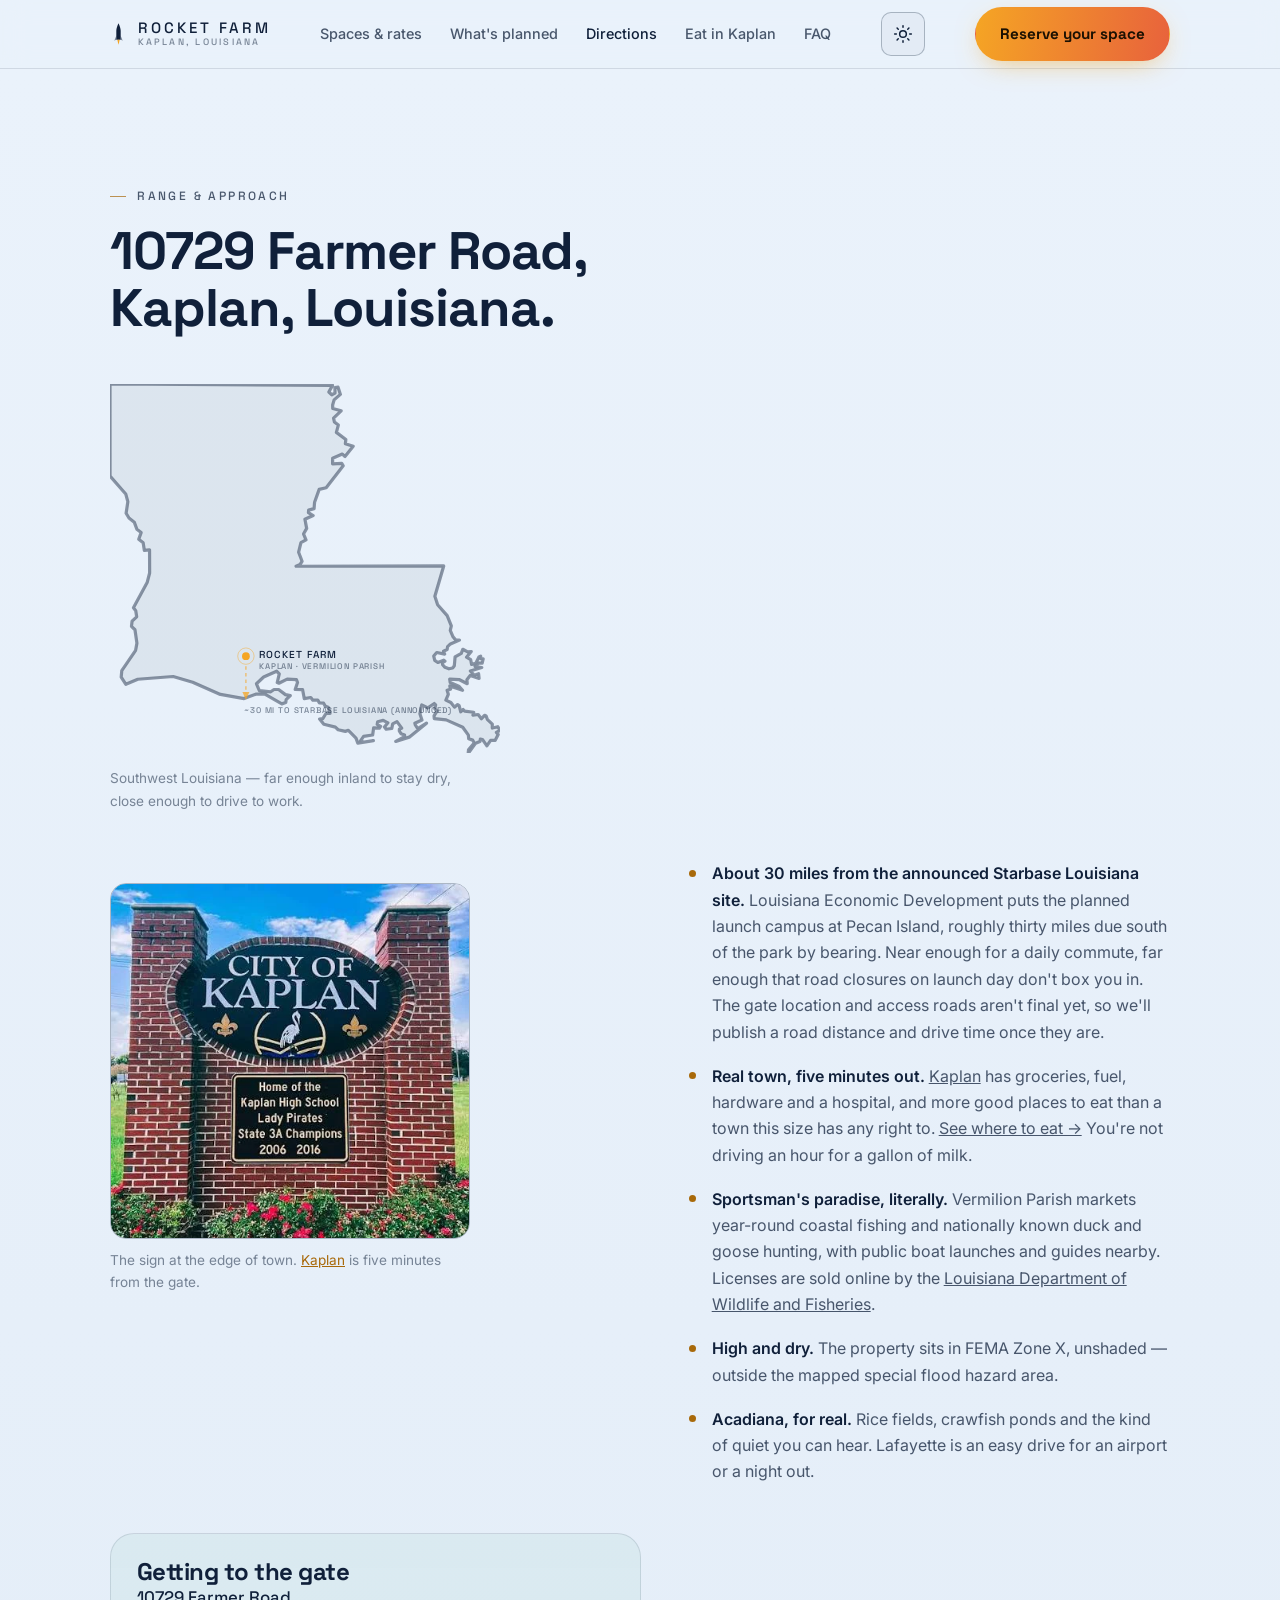
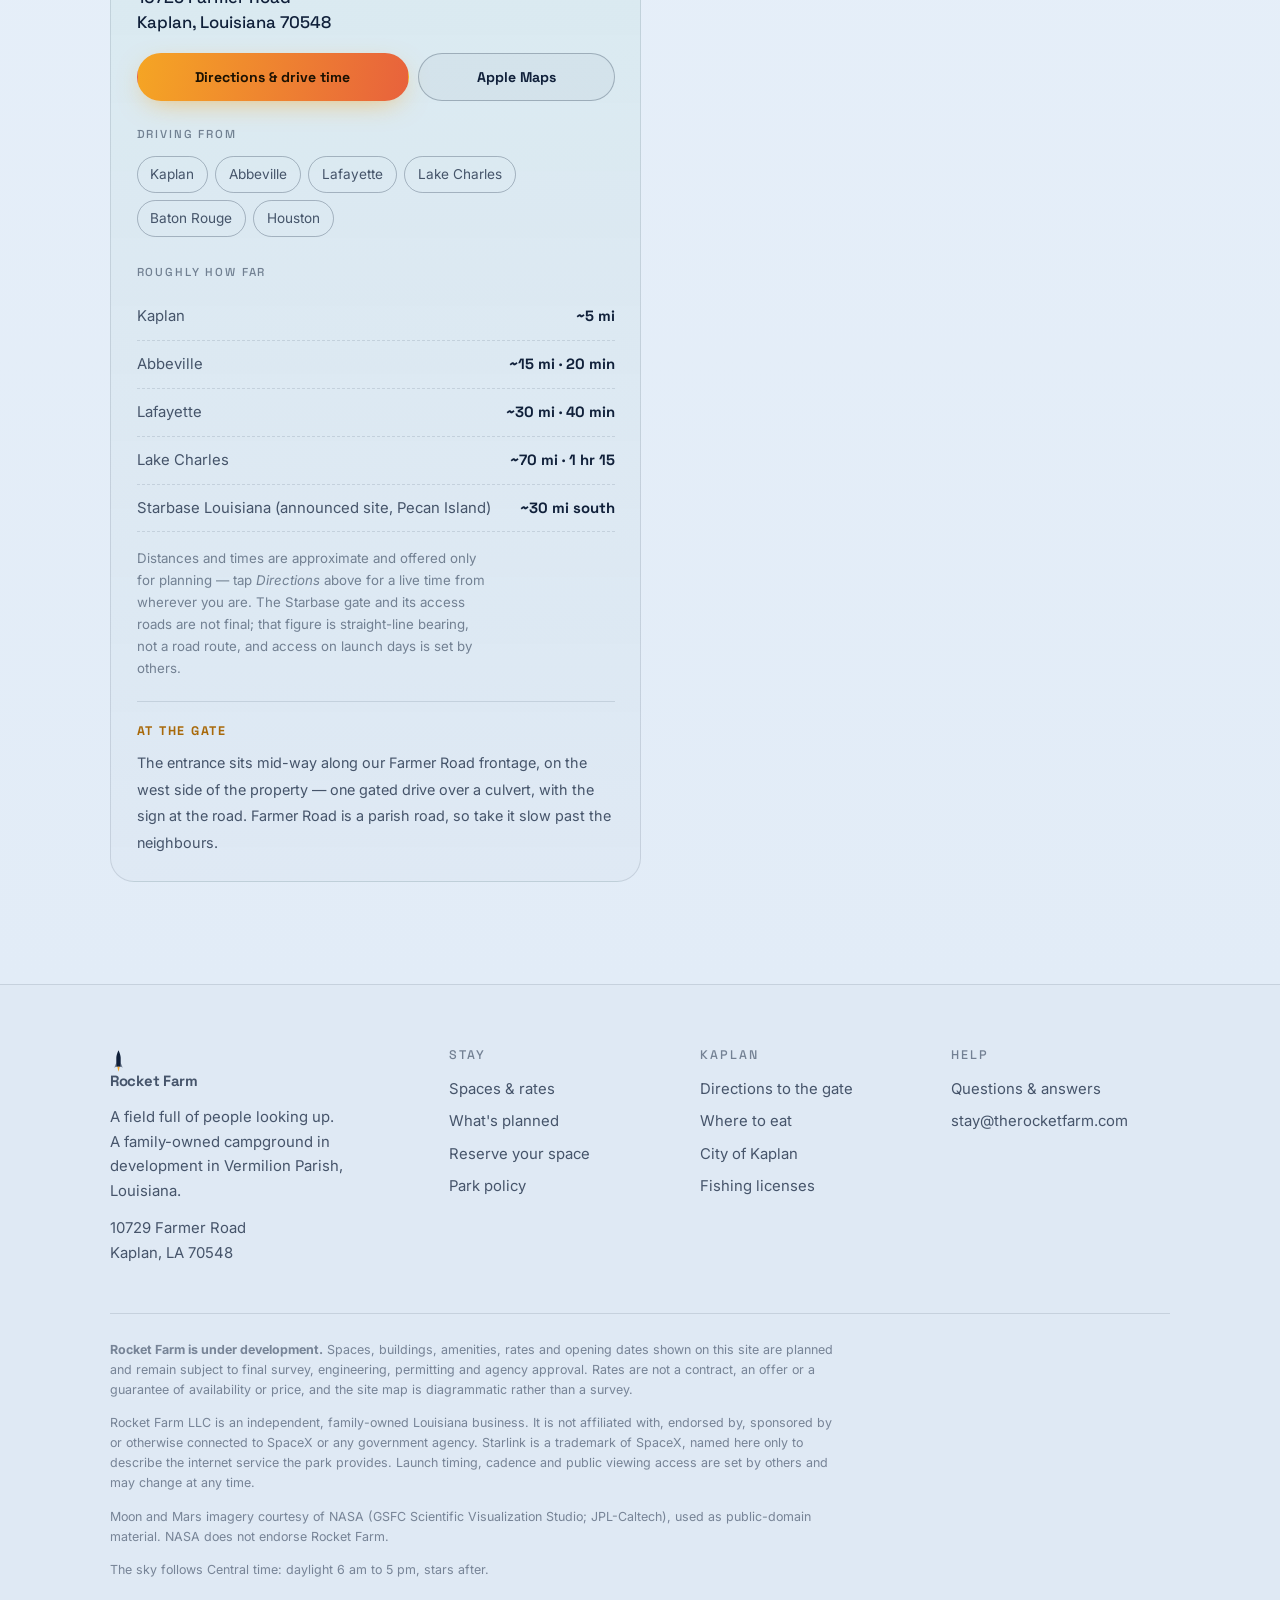
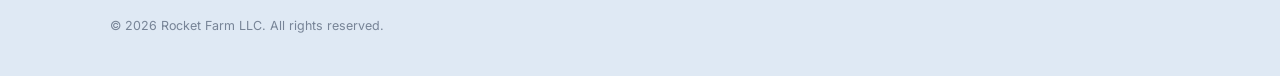
==== commit d2942683: "SEO pass: heading order, title lengths, 404 page, richer schema Fixes heading-level skips on the pla" ====
--- a/directions/index.html
+++ b/directions/index.html
@@ -3,7 +3,7 @@
 <head>
 <meta charset="utf-8">
 <meta name="viewport" content="width=device-width, initial-scale=1">
-<title>Directions to Rocket Farm RV Park, Kaplan, LA | ~30 mi from Starbase Louisiana</title>
+<title>Directions to Rocket Farm RV Park | Kaplan, LA</title>
 <meta name="description" content="Directions to 10729 Farmer Road, Kaplan, LA 70548: live drive times, distances from Lafayette, Abbeville, Lake Charles and Houston, and the bearing to Starbase.">
 <meta name="theme-color" content="#070b18">
 <meta name="robots" content="index, follow, max-image-preview:large, max-snippet:-1">
@@ -12,7 +12,7 @@
 <link rel="canonical" href="https://therocketfarm.com/directions/">
 <meta property="og:type" content="website">
 <meta property="og:url" content="https://therocketfarm.com/directions/">
-<meta property="og:title" content="Directions to Rocket Farm RV Park, Kaplan, LA | ~30 mi from Starbase Louisiana">
+<meta property="og:title" content="Directions to Rocket Farm RV Park | Kaplan, LA">
 <meta property="og:description" content="Directions to 10729 Farmer Road, Kaplan, LA 70548: live drive times, distances from Lafayette, Abbeville, Lake Charles and Houston, and the bearing to Starbase.">
 <meta property="og:site_name" content="Rocket Farm">
 <meta property="og:image" content="https://therocketfarm.com/og.png">
@@ -21,7 +21,7 @@
 <meta property="og:image:alt" content="Rocket Farm — seventeen full-hookup RV spaces in Kaplan, Louisiana.">
 <meta property="og:locale" content="en_US">
 <meta name="twitter:card" content="summary_large_image">
-<meta name="twitter:title" content="Directions to Rocket Farm RV Park, Kaplan, LA | ~30 mi from Starbase Louisiana">
+<meta name="twitter:title" content="Directions to Rocket Farm RV Park | Kaplan, LA">
 <meta name="twitter:description" content="Directions to 10729 Farmer Road, Kaplan, LA 70548: live drive times, distances from Lafayette, Abbeville, Lake Charles and Houston, and the bearing to Starbase.">
 <meta name="twitter:image" content="https://therocketfarm.com/og.png">
 <link rel="icon" href="data:image/svg+xml,%3Csvg xmlns='http://www.w3.org/2000/svg' viewBox='0 0 100 100'%3E%3Crect width='100' height='100' rx='22' fill='%23070b18'/%3E%3Cpath d='M50 18c9 10 13 22 13 34l-7 6H44l-7-6c0-12 4-24 13-34z' fill='%23f5a524'/%3E%3Cpath d='M44 62h12l-6 20-6-20z' fill='%23e8623c'/%3E%3C/svg%3E">
@@ -171,7 +171,7 @@
         </ul>
 
         <aside class="dist-card" id="directions">
-          <h3>Getting to the gate</h3>
+          <h2>Getting to the gate</h2>
           <p class="addr">10729 Farmer Road<br>Kaplan, Louisiana 70548</p>
 
           <div class="dir-btns">
@@ -234,7 +234,7 @@
       </div>
 
       <div class="foot-col">
-        <h4>Stay</h4>
+        <h3>Stay</h3>
         <a href="/spaces/">Spaces &amp; rates</a>
         <a href="/plan/">What's planned</a>
         <a href="/#reserve">Reserve your space</a>
@@ -242,7 +242,7 @@
       </div>
 
       <div class="foot-col">
-        <h4>Kaplan</h4>
+        <h3>Kaplan</h3>
         <a href="/directions/">Directions to the gate</a>
         <a href="/kaplan/">Where to eat</a>
         <a href="https://www.kaplanla.com/" target="_blank" rel="noopener">City of Kaplan</a>
@@ -250,7 +250,7 @@
       </div>
 
       <div class="foot-col">
-        <h4>Help</h4>
+        <h3>Help</h3>
         <a href="/faq/">Questions &amp; answers</a>
         <a href="mailto:stay@therocketfarm.com">stay@therocketfarm.com</a>
         <a href="#" class="sky-reset" hidden>Sky: back to automatic</a>
--- a/assets/site.css
+++ b/assets/site.css
@@ -941,13 +941,13 @@
 .faq-item{border-bottom:1px solid var(--line)}
 .faq-item summary{list-style:none;cursor:pointer;padding:1.15rem 2.4rem 1.15rem 0;position:relative}
 .faq-item summary::-webkit-details-marker{display:none}
-.faq-item summary h3{font-size:clamp(1rem,1.5vw,1.09rem);font-weight:700;display:inline;
+.faq-item summary h2{font-size:clamp(1rem,1.5vw,1.09rem);font-weight:700;display:inline;
   letter-spacing:-.01em;color:var(--cream)}
 .faq-item summary::after{content:"";position:absolute;right:.5rem;top:1.55rem;
   width:9px;height:9px;border-right:2px solid var(--amber);border-bottom:2px solid var(--amber);
   rotate:45deg;transition:rotate .18s ease}
 .faq-item[open] summary::after{rotate:225deg}
-.faq-item summary:hover h3{color:var(--hover-ink)}
+.faq-item summary:hover h2{color:var(--hover-ink)}
 .faq-item > p{color:var(--muted);font-size:.97rem;padding:0 1.5rem 1.35rem 0;margin:0;max-width:72ch}
 
 /* Touch targets: phones get at least 44px of height on every control, which
@@ -987,9 +987,10 @@
 @media (min-width:760px){.foot-top{grid-template-columns:1.3fr 1fr 1fr}}
 @media (min-width:760px){.foot-top.foot-4{grid-template-columns:1.4fr 1fr 1fr 1fr}}
 @media (min-width:480px) and (max-width:759px){.foot-top.foot-4{grid-template-columns:1fr 1fr}.foot-top.foot-4 .foot-col:first-child{grid-column:1/-1}}
-.foot-col h4{font-family:var(--font-display);font-size:.78rem;letter-spacing:.16em;text-transform:uppercase;color:var(--faint);margin:0 0 .9rem;font-weight:500}
+.foot-col h3{font-family:var(--font-display);font-size:.78rem;letter-spacing:.16em;text-transform:uppercase;color:var(--faint);margin:0 0 .9rem;font-weight:500}
 .foot-col p,.foot-col a{color:var(--muted);font-size:.93rem;text-decoration:none;display:block}
 .foot-col a:hover{color:var(--cream)}
+.foot-col a[hidden]{display:none}
 .foot-col a+a{margin-top:.5rem}
 .disclaimer{margin-top:clamp(2rem,5vw,3rem);padding-top:1.6rem;border-top:1px solid var(--line);display:grid;gap:.85rem}
 .disclaimer p{font-size:.78rem;color:rgba(var(--ink-rgb),.38);line-height:1.6;max-width:92ch}
@@ -1054,6 +1055,7 @@
    Small and lowercase by request; still readable and still selectable. */
 .fine-print{border-top:1px solid var(--line);padding-block:clamp(2.5rem,5vw,4rem) clamp(3rem,6vw,5rem);text-transform:lowercase}
 .fine-print .wrap{max-width:820px}
+.fine-print summary h2{font-size:inherit;font-weight:inherit;letter-spacing:inherit;color:inherit;display:inline;margin:0}
 .fine-print summary{list-style:none;cursor:pointer;display:inline-flex;align-items:center;gap:.5rem;min-height:44px;font-size:.8rem;font-weight:500;letter-spacing:.14em;color:var(--faint)}
 .fine-print summary::-webkit-details-marker{display:none}
 .fine-print summary::after{content:"";width:7px;height:7px;border-right:1.5px solid currentColor;border-bottom:1.5px solid currentColor;transform:rotate(45deg) translateY(-2px);transition:transform .2s}
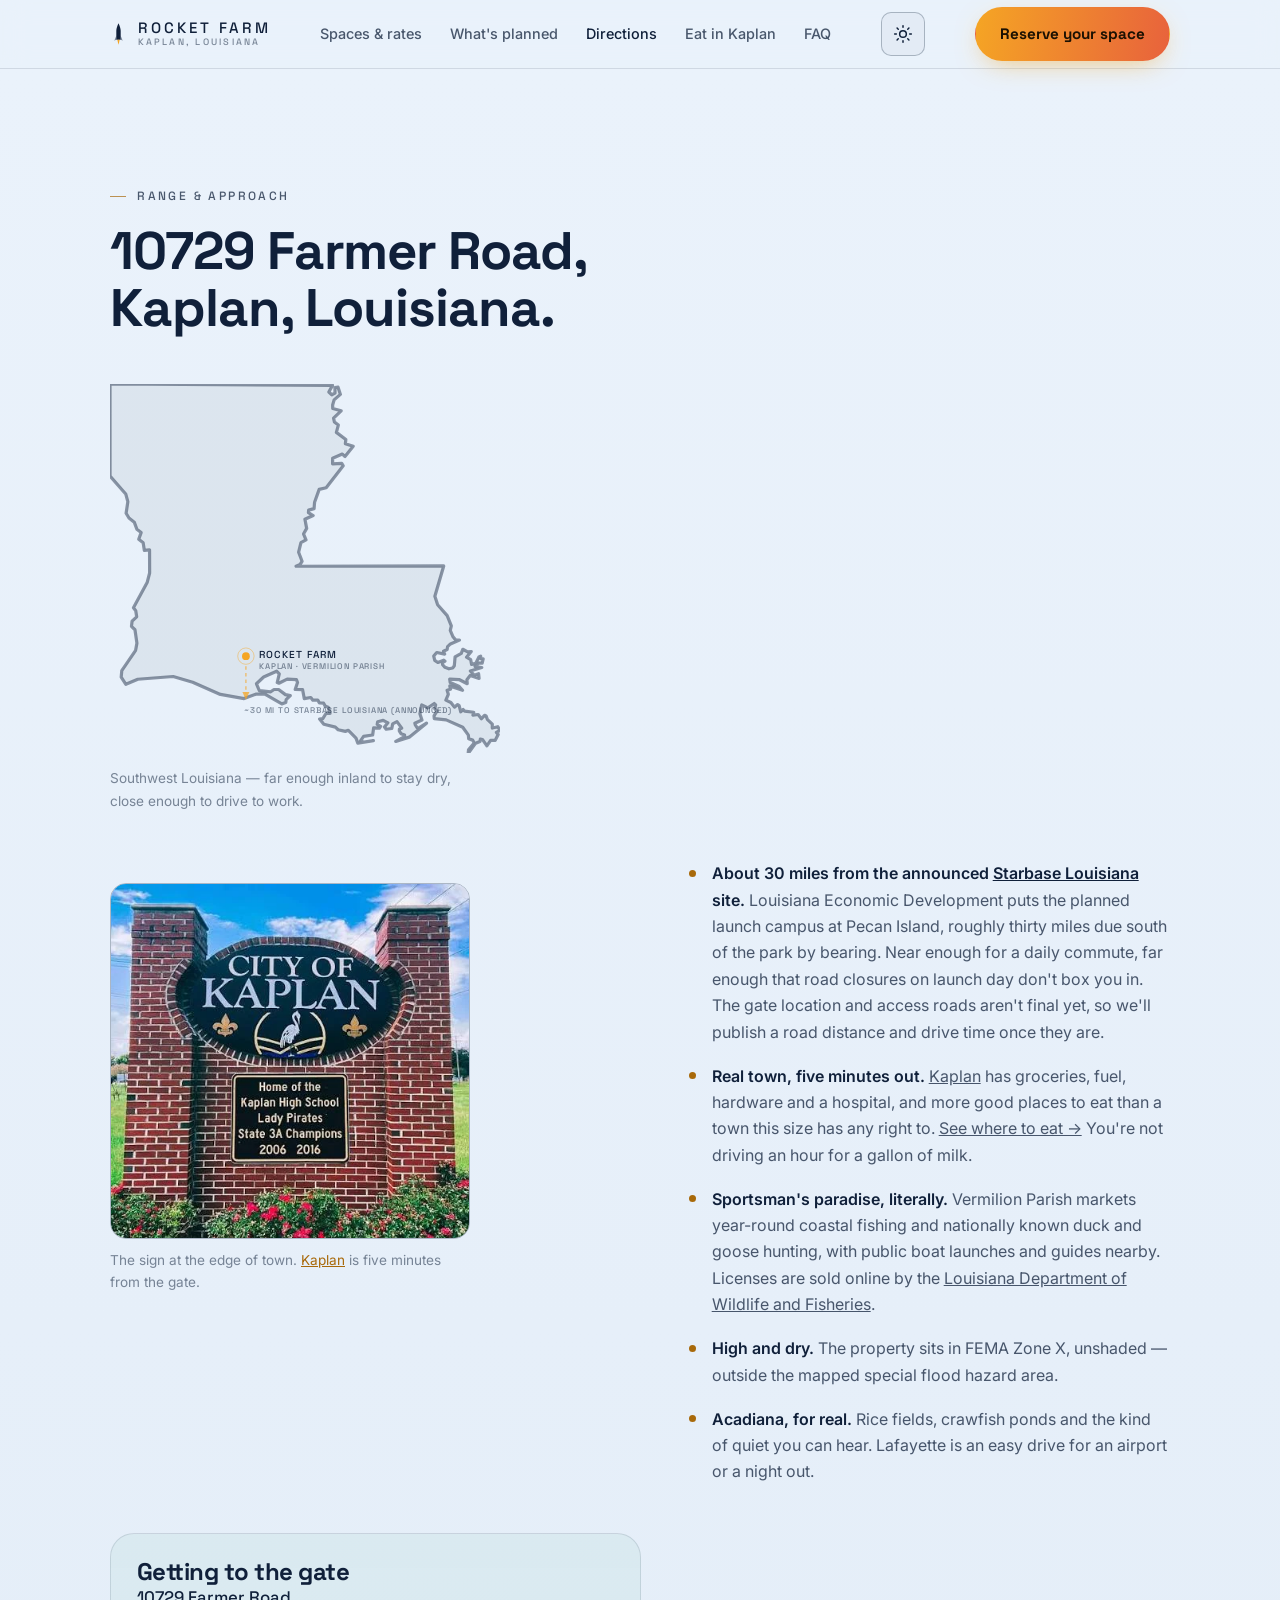
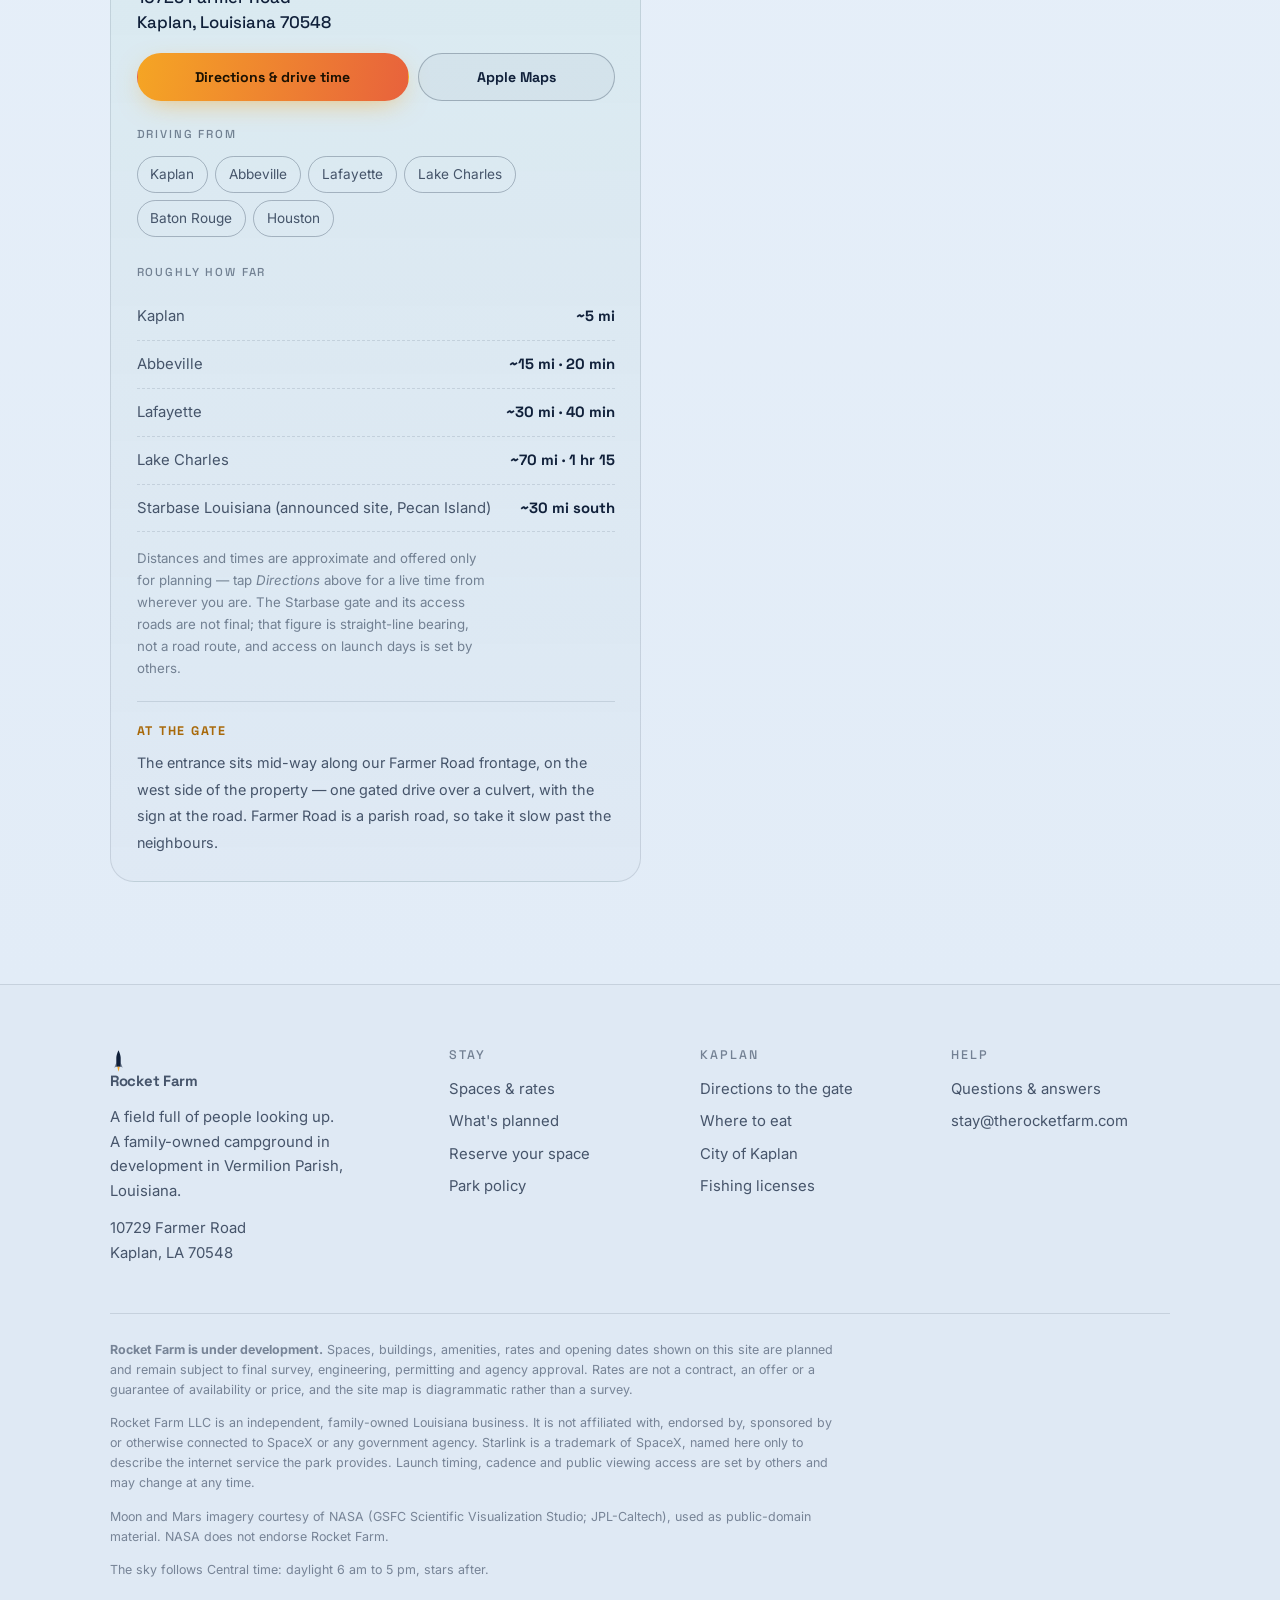
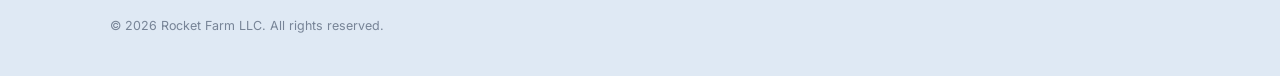
==== commit 5785cb7f: "Link SpaceX's official Starbase Louisiana page Added where the site already references the launch ca" ====
--- a/directions/index.html
+++ b/directions/index.html
@@ -163,7 +163,7 @@
           <figcaption>The sign at the edge of town. <a href="https://www.kaplanla.com/" target="_blank" rel="noopener">Kaplan</a> is five minutes from the gate.</figcaption>
         </figure>
         <ul class="loc-list">
-          <li><b>About 30 miles from the announced Starbase Louisiana site.</b> Louisiana Economic Development puts the planned launch campus at Pecan Island, roughly thirty miles due south of the park by bearing. Near enough for a daily commute, far enough that road closures on launch day don't box you in. The gate location and access roads aren't final yet, so we'll publish a road distance and drive time once they are.</li>
+          <li><b>About 30 miles from the announced <a href="https://www.spacex.com/sites/starbase-la" target="_blank" rel="noopener">Starbase Louisiana</a> site.</b> Louisiana Economic Development puts the planned launch campus at Pecan Island, roughly thirty miles due south of the park by bearing. Near enough for a daily commute, far enough that road closures on launch day don't box you in. The gate location and access roads aren't final yet, so we'll publish a road distance and drive time once they are.</li>
           <li><b>Real town, five minutes out.</b> <a href="https://www.kaplanla.com/" target="_blank" rel="noopener">Kaplan</a> has groceries, fuel, hardware and a hospital, and more good places to eat than a town this size has any right to. <a href="/kaplan/">See where to eat &rarr;</a> You're not driving an hour for a gallon of milk.</li>
           <li><b>Sportsman's paradise, literally.</b> Vermilion Parish markets year-round coastal fishing and nationally known duck and goose hunting, with public boat launches and guides nearby. Licenses are sold online by the <a href="https://louisianaoutdoors.com/licenses-and-permits" target="_blank" rel="noopener">Louisiana Department of Wildlife and Fisheries</a>.</li>
           <li><b>High and dry.</b> The property sits in FEMA Zone X, unshaded — outside the mapped special flood hazard area.</li>
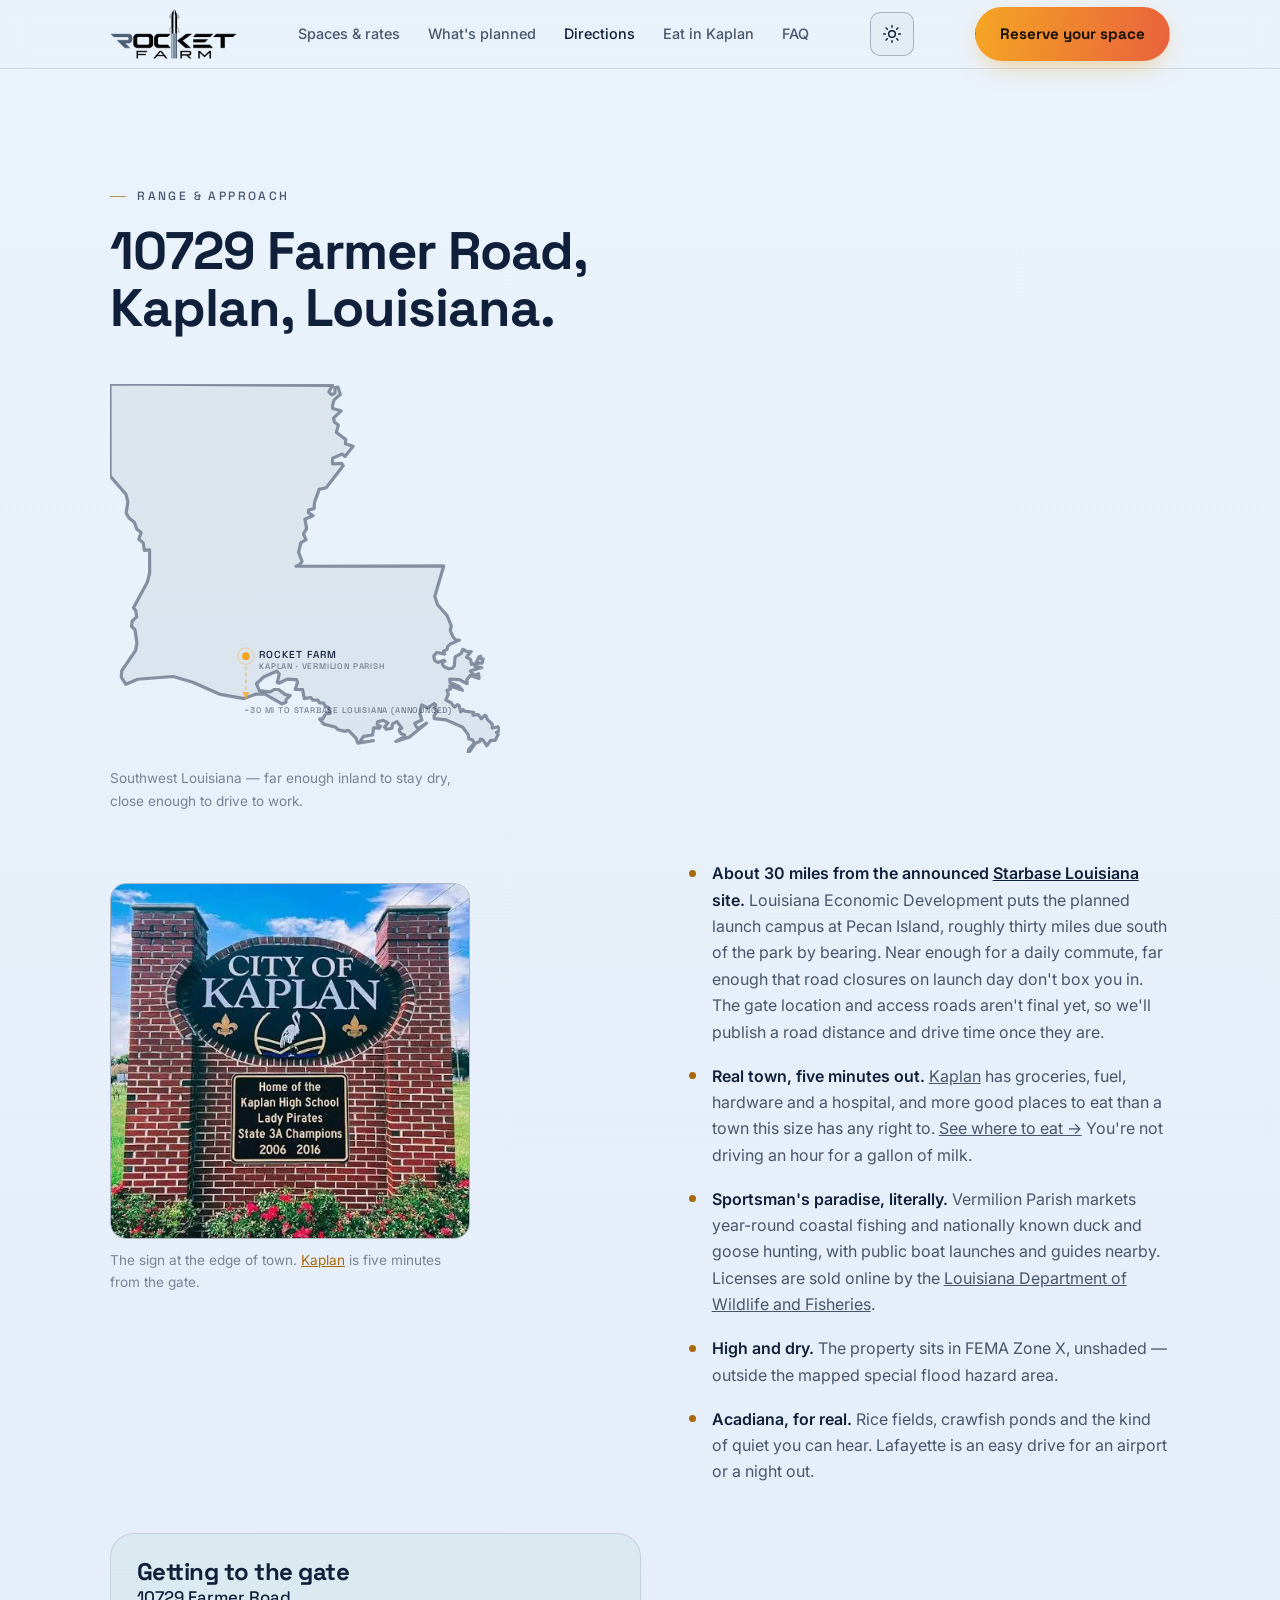
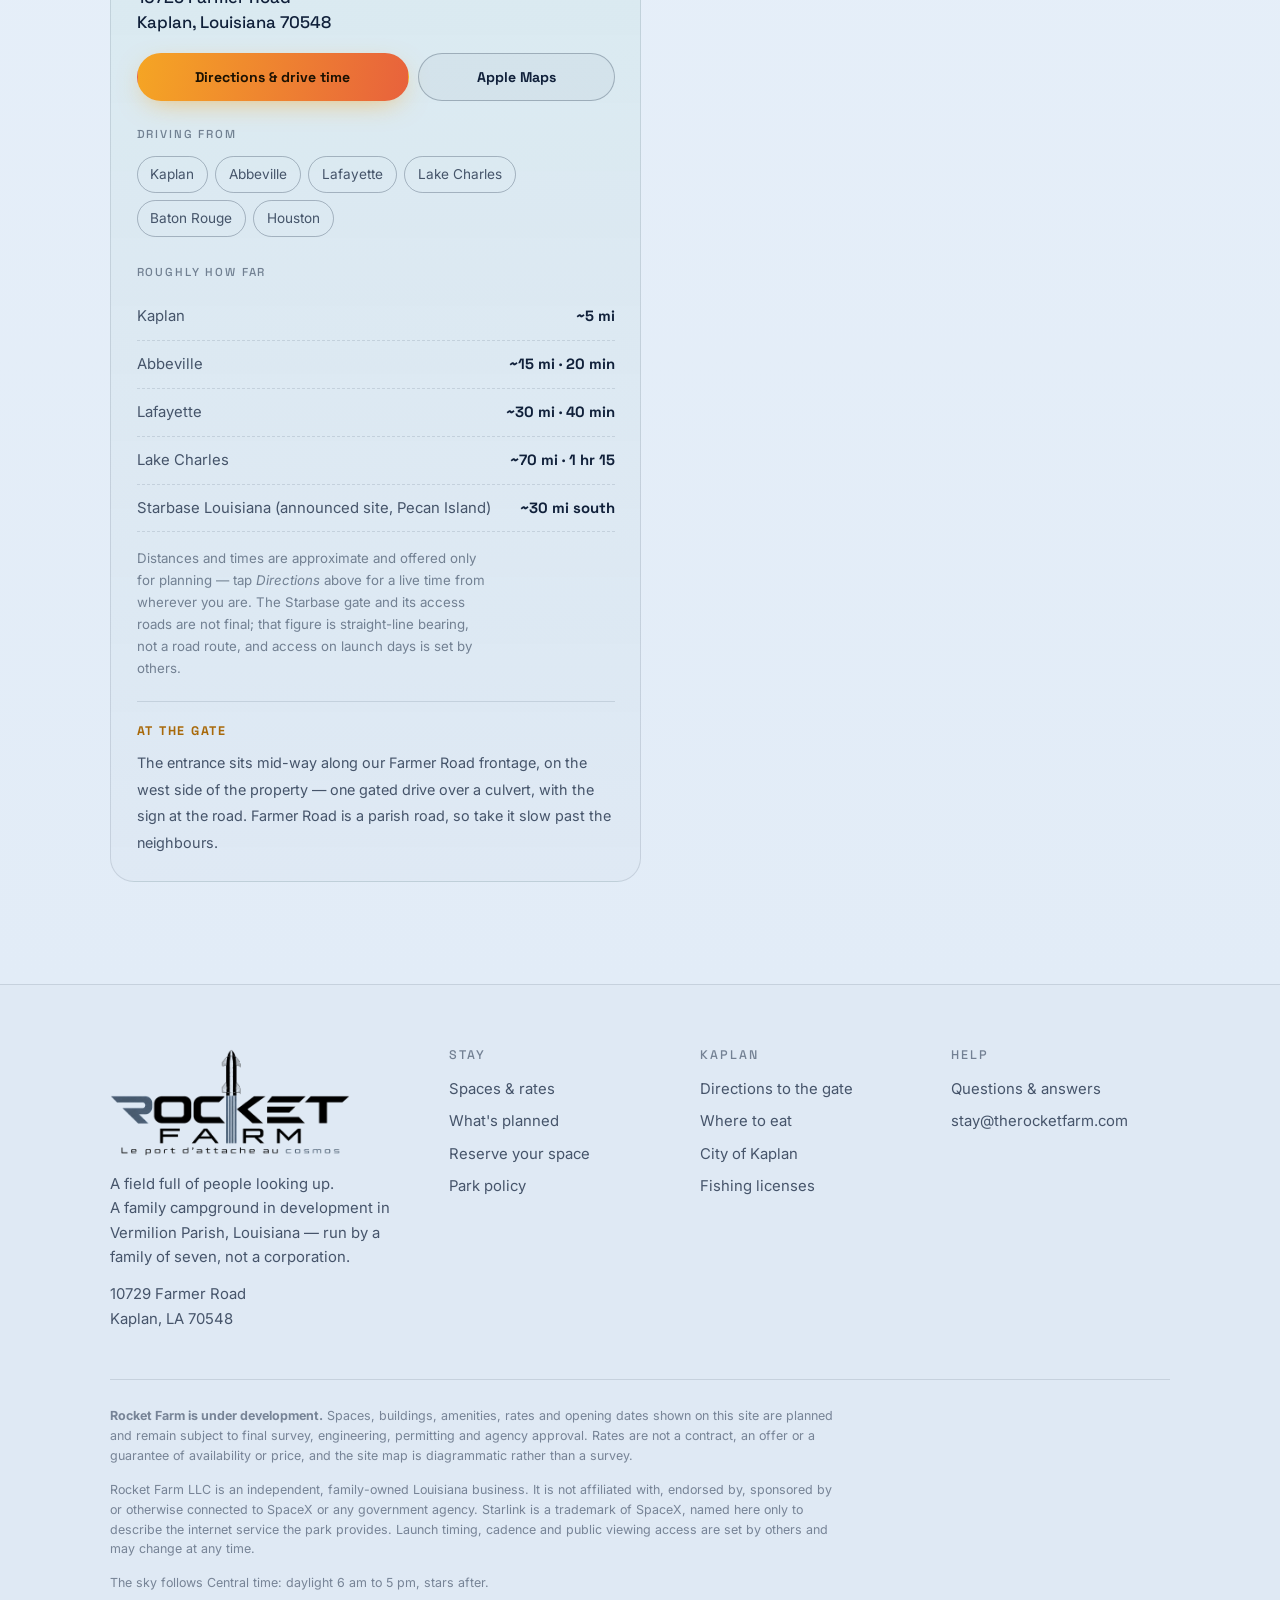
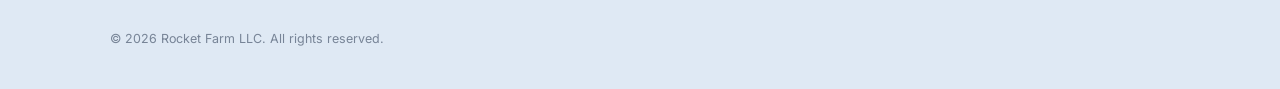
==== commit 9f2ed990: "Redesign the home page around the Moon art and the new logo Hero: the old farm-and-launch scene is r" ====
--- a/directions/index.html
+++ b/directions/index.html
@@ -97,15 +97,7 @@
 <header id="site-header">
   <nav class="wrap nav" aria-label="Primary">
     <a class="wordmark" href="/" aria-label="Rocket Farm home">
-      <svg viewBox="0 0 24 34" aria-hidden="true">
-        <path d="M12 1.6c2.1 4.4 3.1 7.7 3.1 10.9V25H8.9V12.5c0-3.2 1-6.5 3.1-10.9z" fill="#f4efe6"/>
-        <path d="M8.9 19.6 6.1 26.4l2.8-1.7zm6.2 0 2.8 6.8-2.8-1.7z" fill="#f4efe6" opacity=".55"/>
-        <path d="M10.3 25h3.4L12 32.4z" fill="#f5a524"/>
-      </svg>
-      <span class="wordmark-txt">
-        <span class="wordmark-name">Rocket&nbsp;Farm</span>
-        <span class="wordmark-loc">Kaplan, Louisiana</span>
-      </span>
+      <img class="brand-logo" src="/img/logo-mark.webp" width="380" height="150" alt="Rocket Farm" decoding="async">
     </a>
     <div class="nav-links" id="nav-links">
       <a href="/spaces/">Spaces &amp; rates</a>
@@ -221,15 +213,10 @@
   <div class="wrap">
     <div class="foot-top foot-4">
       <div class="foot-col">
-        <a class="wordmark" href="/" style="margin-bottom:1rem">
-          <svg viewBox="0 0 24 34" aria-hidden="true">
-        <path d="M12 1.6c2.1 4.4 3.1 7.7 3.1 10.9V25H8.9V12.5c0-3.2 1-6.5 3.1-10.9z" fill="#f4efe6"/>
-        <path d="M8.9 19.6 6.1 26.4l2.8-1.7zm6.2 0 2.8 6.8-2.8-1.7z" fill="#f4efe6" opacity=".55"/>
-        <path d="M10.3 25h3.4L12 32.4z" fill="#f5a524"/>
-      </svg>
-          Rocket&nbsp;Farm
+        <a class="foot-brand" href="/" aria-label="Rocket Farm home">
+          <img class="foot-logo" src="/img/logo-full.webp" width="1100" height="488" loading="lazy" decoding="async" alt="Rocket Farm, le port d&rsquo;attache au cosmos">
         </a>
-        <p>A field full of people looking up.<br>A family-owned campground in development in Vermilion Parish, Louisiana.</p>
+        <p>A field full of people looking up.<br>A family campground in development in Vermilion Parish, Louisiana &mdash; run by a family of seven, not a corporation.</p>
         <p style="margin-top:.8rem">10729 Farmer Road<br>Kaplan, LA 70548</p>
       </div>
 
@@ -260,7 +247,6 @@
     <div class="disclaimer">
       <p><strong>Rocket Farm is under development.</strong> Spaces, buildings, amenities, rates and opening dates shown on this site are planned and remain subject to final survey, engineering, permitting and agency approval. Rates are not a contract, an offer or a guarantee of availability or price, and the site map is diagrammatic rather than a survey.</p>
       <p>Rocket Farm LLC is an independent, family-owned Louisiana business. It is not affiliated with, endorsed by, sponsored by or otherwise connected to SpaceX or any government agency. Starlink is a trademark of SpaceX, named here only to describe the internet service the park provides. Launch timing, cadence and public viewing access are set by others and may change at any time.</p>
-      <p>Moon and Mars imagery courtesy of NASA (GSFC Scientific Visualization Studio; JPL-Caltech), used as public-domain material. NASA does not endorse Rocket Farm.</p>
       <p class="sky-note">The sky follows Central time: daylight 6 am to 5 pm, stars after.</p>
       <p class="copyright">© <span id="year">2026</span> Rocket Farm LLC. All rights reserved.</p>
     </div>
--- a/assets/site.css
+++ b/assets/site.css
@@ -1184,3 +1184,99 @@
 @media (min-width:1000px){.theme-toggle{margin-left:0}}
 .sky-note{font-size:.78rem;color:var(--faint)}
 .sky-note a{color:var(--amber)}
+
+/* ====================================================================
+   MOON HERO + NIGHT CHAPTERS (Oct 2026 redesign)
+   The hero, the dream and the family band are always deep space, in both
+   themes: .force-night pins the night tokens on those sections so the
+   day palette never reaches them. The rest of the page still follows
+   Central time.
+   ==================================================================== */
+.force-night,[data-theme="day"] .force-night{
+  --night:#070b18;--night-2:#0c1226;--dusk:#161f42;--band-2:#0a1020;
+  --ink-rgb:244,239,230;--bg-rgb:7,11,24;
+  --line:rgba(244,239,230,.13);--line-strong:rgba(244,239,230,.26);
+  --cream:#f4efe6;--muted:rgba(244,239,230,.72);--faint:rgba(244,239,230,.5);
+  --amber:#f5a524;--sunset:#e8623c;--marsh:#4fb08d;--sky-blue:#6ba8e8;--hover-ink:#fff;
+  --flame:linear-gradient(100deg,#f5a524,#e8623c);
+  color-scheme:dark;color:var(--cream)}
+[data-theme="day"] .force-night :is(.stars,.stars2,.stars3,.stars4,.bstar,.milky,.nebula,.meteor,.sat-one){display:block}
+[data-theme="day"] .force-night .sat-train{display:flex}
+[data-theme="day"] .force-night .eyebrow{text-shadow:0 0 18px rgba(245,165,36,.35)}
+[data-theme="day"] .force-night .tagline{color:transparent}
+[data-theme="day"] .force-night .soon{background:rgba(7,11,24,.92);border-color:rgba(245,165,36,.45)}
+/* the Moon hero sits on open sky, so its copy needs no backing shadow; a
+   shadow also paints over gradient lettering and muddies it */
+.hero-copy-moon,[data-theme="day"] .force-night .hero-copy-moon{text-shadow:none}
+
+/* ---------- the Moon hero ---------- */
+.hero-moon{padding:clamp(.25rem,1.5vw,1.25rem) 0 clamp(3rem,7vw,5rem);background:#03050c}
+.hero-moon .sky,[data-theme="day"] .hero-moon .sky{background:
+    radial-gradient(70% 55% at 50% 42%,rgba(70,96,170,.22),transparent 70%),
+    radial-gradient(55% 40% at 16% 6%,rgba(107,168,232,.10),transparent 70%),
+    linear-gradient(180deg,#02030a 0%,#05081a 58%,#070b18 100%)}
+.moon-stage{position:relative;width:min(1120px,100%);margin-inline:auto}
+.moon-art{width:100%;height:auto;
+  -webkit-mask:linear-gradient(90deg,transparent 0,#000 4%,#000 96%,transparent 100%);
+          mask:linear-gradient(90deg,transparent 0,#000 4%,#000 96%,transparent 100%)}
+/* phones: let the Moon run wider than the screen so the lettering is big
+   enough to read; the hero clips the overflow */
+@media (max-width:760px){
+  .moon-stage{width:128vw;margin-left:-14vw}
+  .moon-art{-webkit-mask:none;mask:none}
+}
+.hero-copy-moon{max-width:820px;margin:clamp(-3.5rem,-4vw,-1.25rem) auto 0;text-align:center}
+.hero-copy-moon::before{display:none}
+.hero-copy-moon h1{font-size:clamp(1.85rem,4.4vw,3.25rem)}
+.hero-copy-moon .tagline{margin-inline:auto}
+.hero-intro{font-size:clamp(1.02rem,1.5vw,1.18rem);color:var(--muted);margin:1.2rem auto 0;max-width:58ch}
+.hero-copy-moon .hero-cta{justify-content:center}
+.hero-copy-moon .fine{margin-inline:auto}
+
+/* ---------- the dream ---------- */
+.dream,.family{isolation:isolate;overflow:hidden}
+.dream{background:
+    radial-gradient(80% 55% at 50% 0%,rgba(46,66,140,.30),transparent 72%),
+    linear-gradient(180deg,#03050c 0%,#070b18 100%)}
+.road{list-style:none;margin:0 0 clamp(1.6rem,4vw,2.4rem);padding:0;display:grid;gap:.9rem;grid-template-columns:1fr}
+@media (min-width:760px){.road{grid-template-columns:1fr 1fr}}
+.road li{display:grid;gap:.3rem;border:1px solid var(--line);border-radius:var(--radius-lg);padding:1.1rem 1.3rem;background:rgba(244,239,230,.03)}
+.road li:first-child{border-color:rgba(245,165,36,.5);background:rgba(245,165,36,.07)}
+.road-when{font-family:var(--font-display);font-weight:500;font-size:.7rem;letter-spacing:.16em;text-transform:uppercase;color:var(--amber)}
+.road b{font-family:var(--font-display);font-size:1.15rem;line-height:1.25}
+.road li>span:last-child{color:var(--muted);font-size:.93rem}
+.dream-grid{display:grid;gap:1rem;grid-template-columns:1fr}
+@media (min-width:620px){.dream-grid{grid-template-columns:repeat(2,1fr)}}
+@media (min-width:980px){.dream-grid{grid-template-columns:repeat(3,1fr)}}
+.dream-card{position:relative;display:flex;flex-direction:column;gap:.7rem;
+  border:1px solid var(--line);border-radius:var(--radius-lg);padding:1.4rem 1.35rem 1.5rem;
+  background:linear-gradient(180deg,rgba(244,239,230,.06),rgba(244,239,230,.015))}
+.dream-card h3{font-size:1.16rem}
+.dream-card p{color:var(--muted);font-size:.95rem}
+.dream-card.star{border-color:rgba(245,165,36,.55);
+  background:radial-gradient(120% 90% at 100% 0%,rgba(245,165,36,.16),transparent 60%),linear-gradient(180deg,rgba(244,239,230,.07),rgba(244,239,230,.02));
+  box-shadow:0 18px 50px -24px rgba(245,165,36,.45)}
+.dream-card .tag{position:absolute;top:1.15rem;right:1.15rem;font-family:var(--font-display);font-weight:500;font-size:.62rem;
+  letter-spacing:.16em;text-transform:uppercase;color:var(--amber);border:1px solid rgba(245,165,36,.45);border-radius:999px;padding:.28rem .62rem}
+.dream-fine{margin-top:1.4rem}
+
+/* ---------- who we are ---------- */
+.family{background:
+    radial-gradient(60% 75% at 14% 50%,rgba(107,168,232,.13),transparent 70%),
+    linear-gradient(180deg,#070b18 0%,#05070f 100%);
+  border-top:1px solid var(--line)}
+.family-wrap{display:grid;gap:clamp(1.8rem,4vw,3.5rem);align-items:center;grid-template-columns:1fr}
+@media (min-width:900px){.family-wrap{grid-template-columns:1.05fr 1fr}}
+.family-logo img{width:100%;max-width:560px;height:auto;margin-inline:auto;filter:drop-shadow(0 22px 50px rgba(107,168,232,.2))}
+.family-copy h2{font-size:var(--h2);margin-top:.9rem;text-wrap:balance}
+.family-copy p{color:var(--muted);margin-top:1rem;max-width:56ch}
+.family-copy i[lang="fr"]{color:var(--cream)}
+
+/* ---------- logo in the header and footer ---------- */
+.brand-logo{height:44px;width:auto}
+@media (min-width:600px){.brand-logo{height:50px}}
+.foot-brand{display:inline-block;margin-bottom:1rem}
+.foot-logo{width:min(240px,100%);height:auto}
+/* the logo is drawn white for the night sky; by day it is shown as a
+   negative so it reads on the light header and footer */
+[data-theme="day"] .brand-logo,[data-theme="day"] .foot-logo{filter:invert(1) hue-rotate(180deg)}
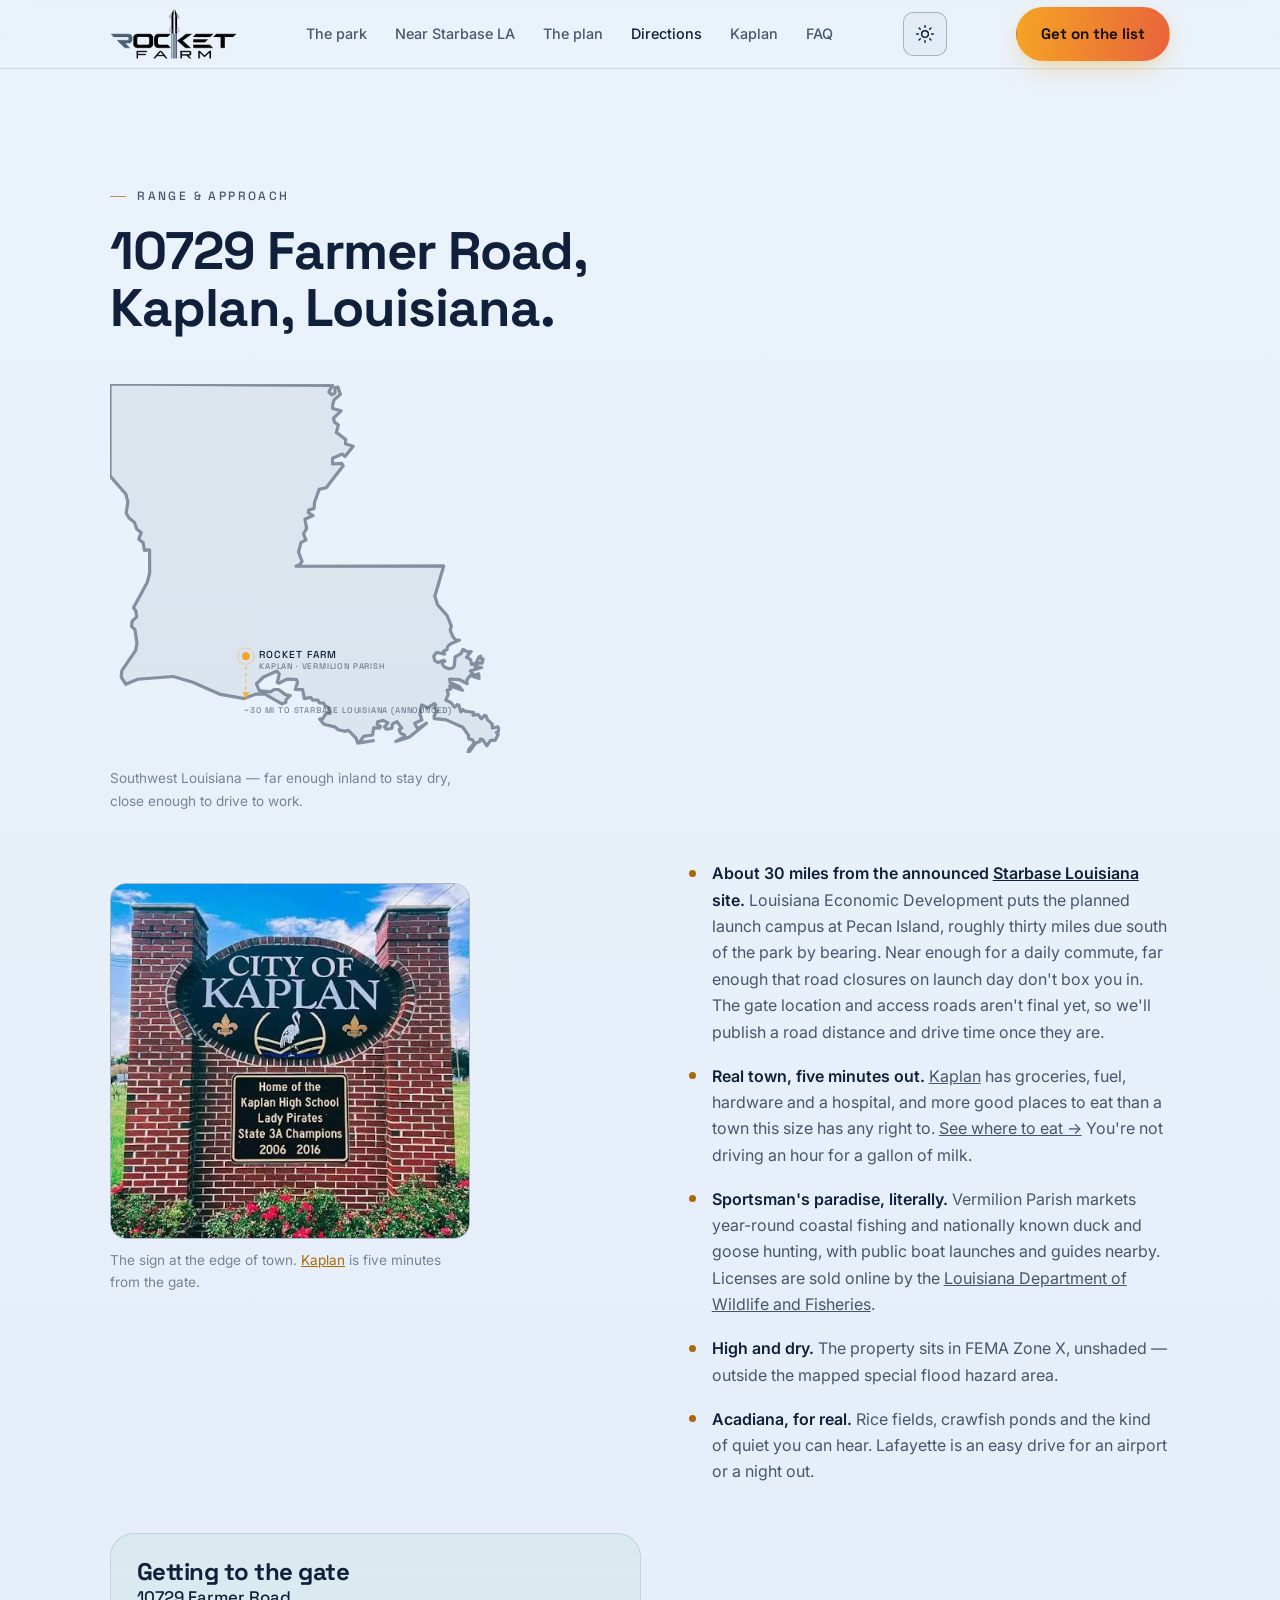
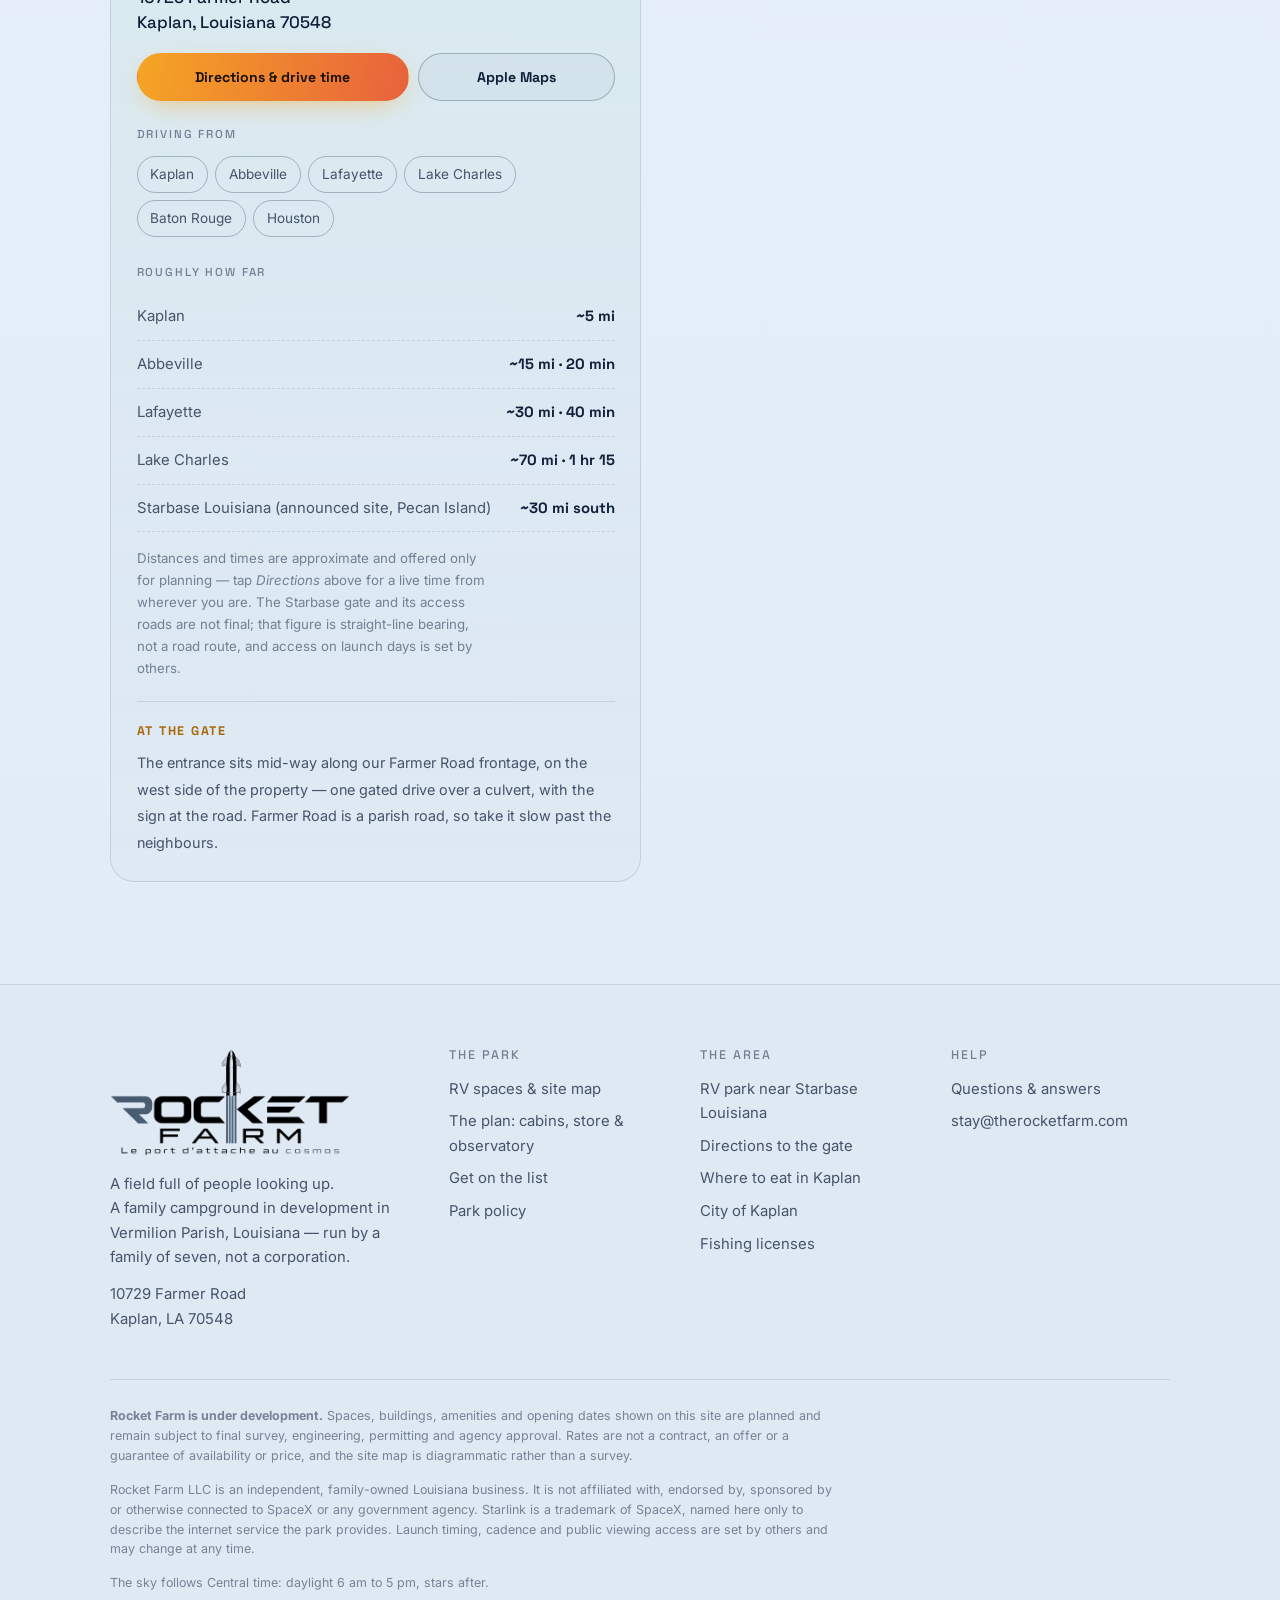
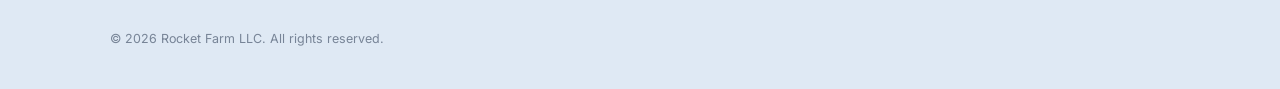
==== commit 42dde3a8: "Aim the site at "RV park near Starbase Louisiana", reorganize, drop prices Prices are being reworked" ====
--- a/directions/index.html
+++ b/directions/index.html
@@ -100,10 +100,11 @@
       <img class="brand-logo" src="/img/logo-mark.webp" width="380" height="150" alt="Rocket Farm" decoding="async">
     </a>
     <div class="nav-links" id="nav-links">
-      <a href="/spaces/">Spaces &amp; rates</a>
-      <a href="/plan/">What's planned</a>
+      <a href="/spaces/">The park</a>
+      <a href="/starbase-louisiana/">Near Starbase LA</a>
+      <a href="/plan/">The plan</a>
       <a href="/directions/" aria-current="page">Directions</a>
-      <a href="/kaplan/">Eat in Kaplan</a>
+      <a href="/kaplan/">Kaplan</a>
       <a href="/faq/">FAQ</a>
       <a href="#" class="sky-switch" role="button">Switch to day sky</a>
     </div>
@@ -116,7 +117,7 @@
       <svg class="x" viewBox="0 0 24 24" aria-hidden="true"><path d="M6 6l12 12M18 6L6 18"/></svg>
     </button>
     <a class="btn btn-primary" href="/#reserve">
-      <span class="cta-long">Reserve your space</span><span class="cta-short">Reserve</span>
+      <span class="cta-long">Get on the list</span><span class="cta-short">Join</span>
     </a>
   </nav>
 </header>
@@ -221,17 +222,18 @@
       </div>
 
       <div class="foot-col">
-        <h3>Stay</h3>
-        <a href="/spaces/">Spaces &amp; rates</a>
-        <a href="/plan/">What's planned</a>
-        <a href="/#reserve">Reserve your space</a>
+        <h3>The park</h3>
+        <a href="/spaces/">RV spaces &amp; site map</a>
+        <a href="/plan/">The plan: cabins, store &amp; observatory</a>
+        <a href="/#reserve">Get on the list</a>
         <a href="/faq/#rules">Park policy</a>
       </div>
 
       <div class="foot-col">
-        <h3>Kaplan</h3>
+        <h3>The area</h3>
+        <a href="/starbase-louisiana/">RV park near Starbase Louisiana</a>
         <a href="/directions/">Directions to the gate</a>
-        <a href="/kaplan/">Where to eat</a>
+        <a href="/kaplan/">Where to eat in Kaplan</a>
         <a href="https://www.kaplanla.com/" target="_blank" rel="noopener">City of Kaplan</a>
         <a href="https://louisianaoutdoors.com/licenses-and-permits" target="_blank" rel="noopener">Fishing licenses</a>
       </div>
@@ -245,7 +247,7 @@
     </div>
 
     <div class="disclaimer">
-      <p><strong>Rocket Farm is under development.</strong> Spaces, buildings, amenities, rates and opening dates shown on this site are planned and remain subject to final survey, engineering, permitting and agency approval. Rates are not a contract, an offer or a guarantee of availability or price, and the site map is diagrammatic rather than a survey.</p>
+      <p><strong>Rocket Farm is under development.</strong> Spaces, buildings, amenities and opening dates shown on this site are planned and remain subject to final survey, engineering, permitting and agency approval. Rates are not a contract, an offer or a guarantee of availability or price, and the site map is diagrammatic rather than a survey.</p>
       <p>Rocket Farm LLC is an independent, family-owned Louisiana business. It is not affiliated with, endorsed by, sponsored by or otherwise connected to SpaceX or any government agency. Starlink is a trademark of SpaceX, named here only to describe the internet service the park provides. Launch timing, cadence and public viewing access are set by others and may change at any time.</p>
       <p class="sky-note">The sky follows Central time: daylight 6 am to 5 pm, stars after.</p>
       <p class="copyright">© <span id="year">2026</span> Rocket Farm LLC. All rights reserved.</p>
--- a/assets/site.css
+++ b/assets/site.css
@@ -867,7 +867,7 @@
 .included{display:grid;gap:1.1rem;grid-template-columns:1fr;margin-top:1.6rem}
 @media (min-width:780px){.included{grid-template-columns:1fr 1fr}}
 .inc-box{border:1px solid var(--line);border-radius:var(--radius);padding:1.4rem 1.5rem;background:rgba(var(--ink-rgb),.02)}
-.inc-box h4{font-size:.78rem;letter-spacing:.14em;text-transform:uppercase;color:var(--faint);font-weight:500;margin-bottom:.9rem}
+.inc-box h3,.inc-box h4{font-size:.78rem;letter-spacing:.14em;text-transform:uppercase;color:var(--faint);font-weight:500;margin-bottom:.9rem}
 .inc-box ul{list-style:none;margin:0;padding:0;display:grid;gap:.5rem;font-size:.92rem;color:var(--muted)}
 .inc-box li{padding-left:1.5rem;position:relative}
 .inc-box li::before{content:"✓";position:absolute;left:0;top:-.05rem;color:var(--marsh);font-weight:700}
@@ -941,13 +941,13 @@
 .faq-item{border-bottom:1px solid var(--line)}
 .faq-item summary{list-style:none;cursor:pointer;padding:1.15rem 2.4rem 1.15rem 0;position:relative}
 .faq-item summary::-webkit-details-marker{display:none}
-.faq-item summary h2{font-size:clamp(1rem,1.5vw,1.09rem);font-weight:700;display:inline;
+.faq-item summary h2,.faq-item summary h3{font-size:clamp(1rem,1.5vw,1.09rem);font-weight:700;display:inline;
   letter-spacing:-.01em;color:var(--cream)}
 .faq-item summary::after{content:"";position:absolute;right:.5rem;top:1.55rem;
   width:9px;height:9px;border-right:2px solid var(--amber);border-bottom:2px solid var(--amber);
   rotate:45deg;transition:rotate .18s ease}
 .faq-item[open] summary::after{rotate:225deg}
-.faq-item summary:hover h2{color:var(--hover-ink)}
+.faq-item summary:hover h2,.faq-item summary:hover h3{color:var(--hover-ink)}
 .faq-item > p{color:var(--muted);font-size:.97rem;padding:0 1.5rem 1.35rem 0;margin:0;max-width:72ch}
 
 /* Touch targets: phones get at least 44px of height on every control, which
@@ -1280,3 +1280,8 @@
 /* the logo is drawn white for the night sky; by day it is shown as a
    negative so it reads on the light header and footer */
 [data-theme="day"] .brand-logo,[data-theme="day"] .foot-logo{filter:invert(1) hue-rotate(180deg)}
+.family-copy p a{color:var(--amber);white-space:nowrap}
+
+/* Starbase page: small heads over the distance list and the park list */
+.sb-h2{font-size:clamp(1.05rem,1.6vw,1.2rem);margin:0 0 .9rem}
+.loc-list+.dir-btns{margin-top:1.4rem}
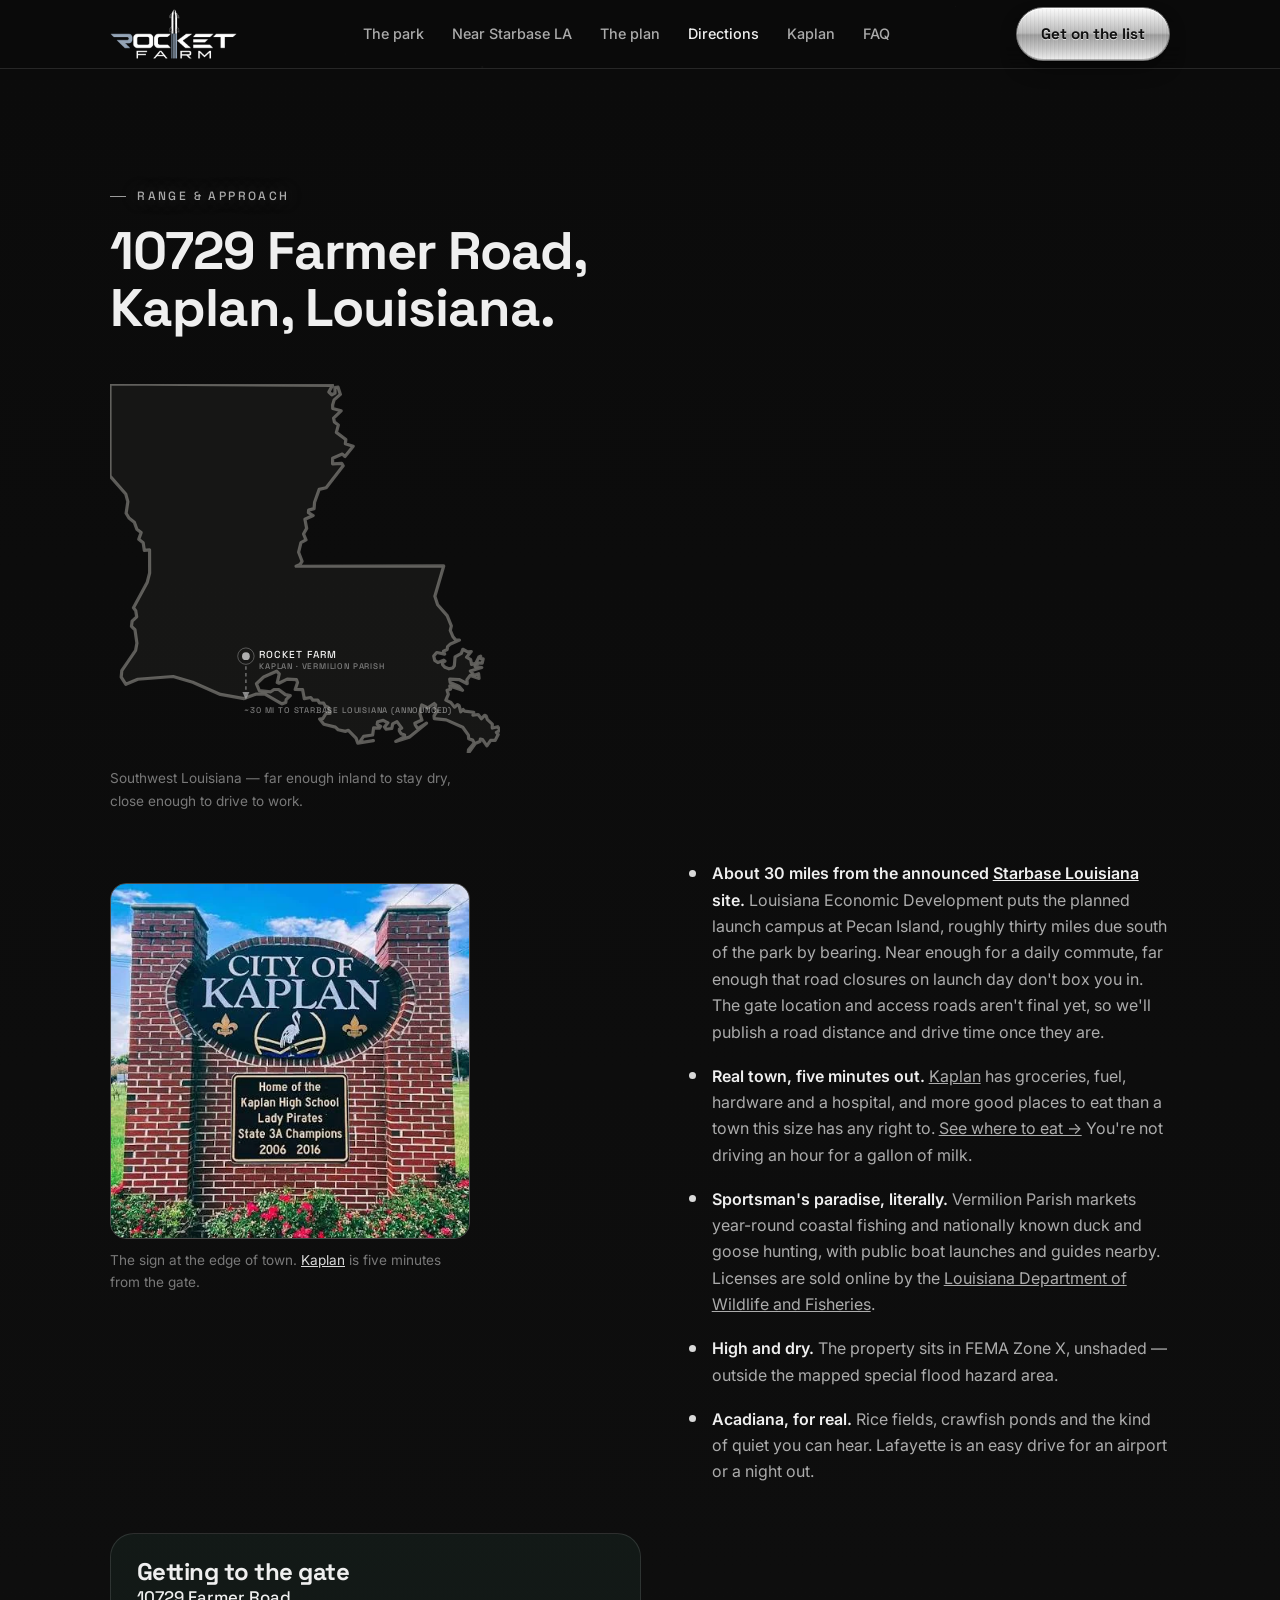
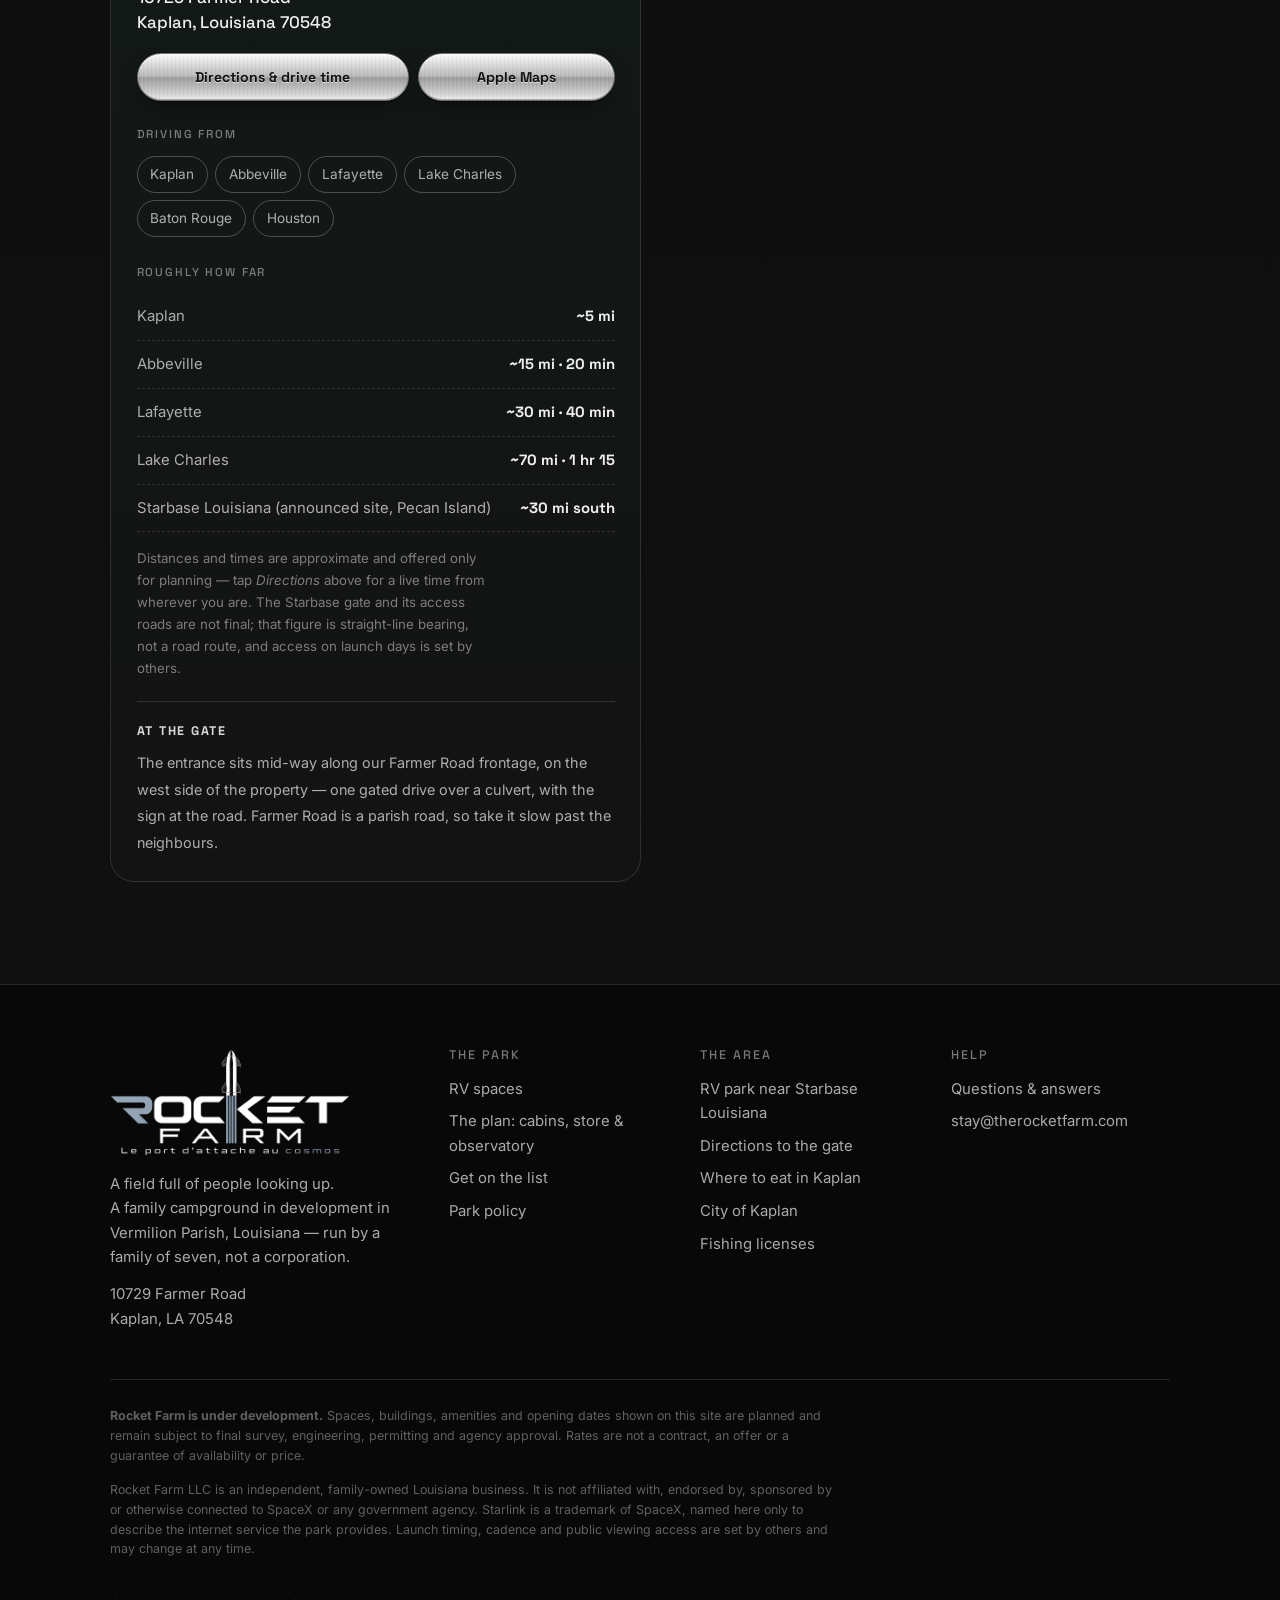
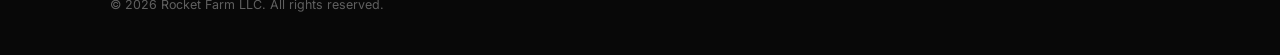
==== commit 6e4ad558: "Night sky everywhere, silver metal buttons, no orange or blue - Every colour on the site is now neut" ====
--- a/directions/index.html
+++ b/directions/index.html
@@ -5,7 +5,7 @@
 <meta name="viewport" content="width=device-width, initial-scale=1">
 <title>Directions to Rocket Farm RV Park | Kaplan, LA</title>
 <meta name="description" content="Directions to 10729 Farmer Road, Kaplan, LA 70548: live drive times, distances from Lafayette, Abbeville, Lake Charles and Houston, and the bearing to Starbase.">
-<meta name="theme-color" content="#070b18">
+<meta name="theme-color" content="#0b0b0b">
 <meta name="robots" content="index, follow, max-image-preview:large, max-snippet:-1">
 <meta name="geo.placename" content="Kaplan, Vermilion Parish, Louisiana">
 <meta name="geo.region" content="US-LA">
@@ -18,13 +18,13 @@
 <meta property="og:image" content="https://therocketfarm.com/og.png">
 <meta property="og:image:width" content="1200">
 <meta property="og:image:height" content="630">
-<meta property="og:image:alt" content="Rocket Farm — seventeen full-hookup RV spaces in Kaplan, Louisiana.">
+<meta property="og:image:alt" content="Rocket Farm — a family RV park and campground in Kaplan, Louisiana.">
 <meta property="og:locale" content="en_US">
 <meta name="twitter:card" content="summary_large_image">
 <meta name="twitter:title" content="Directions to Rocket Farm RV Park | Kaplan, LA">
 <meta name="twitter:description" content="Directions to 10729 Farmer Road, Kaplan, LA 70548: live drive times, distances from Lafayette, Abbeville, Lake Charles and Houston, and the bearing to Starbase.">
 <meta name="twitter:image" content="https://therocketfarm.com/og.png">
-<link rel="icon" href="data:image/svg+xml,%3Csvg xmlns='http://www.w3.org/2000/svg' viewBox='0 0 100 100'%3E%3Crect width='100' height='100' rx='22' fill='%23070b18'/%3E%3Cpath d='M50 18c9 10 13 22 13 34l-7 6H44l-7-6c0-12 4-24 13-34z' fill='%23f5a524'/%3E%3Cpath d='M44 62h12l-6 20-6-20z' fill='%23e8623c'/%3E%3C/svg%3E">
+<link rel="icon" href="data:image/svg+xml,%3Csvg xmlns='http://www.w3.org/2000/svg' viewBox='0 0 100 100'%3E%3Crect width='100' height='100' rx='22' fill='%230b0b0b'/%3E%3Cpath d='M50 18c9 10 13 22 13 34l-7 6H44l-7-6c0-12 4-24 13-34z' fill='%23d9d9d9'/%3E%3Cpath d='M44 62h12l-6 20-6-20z' fill='%23a3a3a3'/%3E%3C/svg%3E">
 <link rel="apple-touch-icon" href="/img/apple-touch-icon.png">
 <link rel="preconnect" href="https://fonts.googleapis.com">
 <link rel="preconnect" href="https://fonts.gstatic.com" crossorigin>
@@ -43,7 +43,7 @@
   var q=new URLSearchParams(location.search).get('sky');
   var pref=q||localStorage.getItem('rf-theme');
   var h=parseInt(new Intl.DateTimeFormat('en-US',{timeZone:'America/Chicago',hour:'numeric',hourCycle:'h23'}).format(new Date()),10)%24;
-  var day=(pref==='day'||pref==='night')?pref==='day':(h>=6&&h<17);
+  var day=false;
   document.documentElement.setAttribute('data-theme',day?'day':'night');
 }catch(e){document.documentElement.setAttribute('data-theme','night')}})();
 </script>
@@ -106,12 +106,7 @@
       <a href="/directions/" aria-current="page">Directions</a>
       <a href="/kaplan/">Kaplan</a>
       <a href="/faq/">FAQ</a>
-      <a href="#" class="sky-switch" role="button">Switch to day sky</a>
-    </div>
-    <button class="theme-toggle" type="button" aria-label="Switch between day and night sky" title="Day / night">
-      <svg class="ic-moon" viewBox="0 0 24 24" aria-hidden="true"><path d="M20 14.5A8.5 8.5 0 0 1 9.5 4a7 7 0 1 0 10.5 10.5z"/></svg>
-      <svg class="ic-sun" viewBox="0 0 24 24" aria-hidden="true"><circle cx="12" cy="12" r="4"/><path d="M12 2v2M12 20v2M2 12h2M20 12h2M4.9 4.9l1.4 1.4M17.7 17.7l1.4 1.4M4.9 19.1l1.4-1.4M17.7 6.3l1.4-1.4"/></svg>
-    </button>
+    </div>
     <button class="nav-toggle" type="button" aria-expanded="false" aria-controls="nav-links" aria-label="Open menu">
       <svg class="bars" viewBox="0 0 24 24" aria-hidden="true"><path d="M4 7h16M4 12h16M4 17h16"/></svg>
       <svg class="x" viewBox="0 0 24 24" aria-hidden="true"><path d="M6 6l12 12M18 6L6 18"/></svg>
@@ -138,11 +133,11 @@
                 stroke="rgba(244,239,230,.34)" stroke-width="3.2"
                 stroke-linejoin="round" vector-effect="non-scaling-stroke"/>
           <!-- indicative bearing south to the launch site: ~184 deg true, ~30 mi -->
-          <path d="M348.5,723.8 L348.5,793.8" stroke="#f5a524" stroke-width="3"
+          <path d="M348.5,723.8 L348.5,793.8" stroke="#adadad" stroke-width="3"
                 stroke-dasharray="9 8" opacity=".75"/>
-          <path d="M339.5,789.8 L348.5,809.8 L357.5,789.8 Z" fill="#f5a524" opacity=".75"/>
-          <circle cx="348.5" cy="697.8" r="21" fill="none" stroke="#f5a524" stroke-width="2.5" opacity=".45"/>
-          <circle cx="348.5" cy="697.8" r="10" fill="#f5a524"/>
+          <path d="M339.5,789.8 L348.5,809.8 L357.5,789.8 Z" fill="#adadad" opacity=".75"/>
+          <circle cx="348.5" cy="697.8" r="21" fill="none" stroke="#adadad" stroke-width="2.5" opacity=".45"/>
+          <circle cx="348.5" cy="697.8" r="10" fill="#adadad"/>
           <text class="la-lbl" x="382.5" y="703.8">ROCKET FARM</text>
           <text class="la-lbl dim" x="382.5" y="731.8">KAPLAN &middot; VERMILION PARISH</text>
           <text class="la-lbl dim" x="344.5" y="843.8">~30 MI TO STARBASE LOUISIANA (ANNOUNCED)</text>
@@ -223,7 +218,7 @@
 
       <div class="foot-col">
         <h3>The park</h3>
-        <a href="/spaces/">RV spaces &amp; site map</a>
+        <a href="/spaces/">RV spaces</a>
         <a href="/plan/">The plan: cabins, store &amp; observatory</a>
         <a href="/#reserve">Get on the list</a>
         <a href="/faq/#rules">Park policy</a>
@@ -242,14 +237,12 @@
         <h3>Help</h3>
         <a href="/faq/">Questions &amp; answers</a>
         <a href="mailto:stay@therocketfarm.com">stay@therocketfarm.com</a>
-        <a href="#" class="sky-reset" hidden>Sky: back to automatic</a>
       </div>
     </div>
 
     <div class="disclaimer">
-      <p><strong>Rocket Farm is under development.</strong> Spaces, buildings, amenities and opening dates shown on this site are planned and remain subject to final survey, engineering, permitting and agency approval. Rates are not a contract, an offer or a guarantee of availability or price, and the site map is diagrammatic rather than a survey.</p>
+      <p><strong>Rocket Farm is under development.</strong> Spaces, buildings, amenities and opening dates shown on this site are planned and remain subject to final survey, engineering, permitting and agency approval. Rates are not a contract, an offer or a guarantee of availability or price.</p>
       <p>Rocket Farm LLC is an independent, family-owned Louisiana business. It is not affiliated with, endorsed by, sponsored by or otherwise connected to SpaceX or any government agency. Starlink is a trademark of SpaceX, named here only to describe the internet service the park provides. Launch timing, cadence and public viewing access are set by others and may change at any time.</p>
-      <p class="sky-note">The sky follows Central time: daylight 6 am to 5 pm, stars after.</p>
       <p class="copyright">© <span id="year">2026</span> Rocket Farm LLC. All rights reserved.</p>
     </div>
   </div>
--- a/assets/site.css
+++ b/assets/site.css
@@ -1,28 +1,28 @@
 :root{
   /* Brand tokens — night sky over the marsh, lit by a launch */
-  --night:#070b18;
-  --night-2:#0c1226;
-  --dusk:#161f42;
+  --night:#0b0b0b;
+  --night-2:#121212;
+  --dusk:#202020;
   /* ink = text colour base, bg = background base; the day theme swaps them */
-  --ink-rgb:244,239,230;
-  --bg-rgb:7,11,24;
-  --footer-bg:#05080f;
-  --band-2:#0a1020;
-  --hover-ink:#fff;
-  --tip-bg:rgba(5,8,15,.96);
+  --ink-rgb:239,239,239;
+  --bg-rgb:11,11,11;
+  --footer-bg:#080808;
+  --band-2:#101010;
+  --hover-ink:#ffffff;
+  --tip-bg:rgba(8,8,8,.96);
   --line:rgba(var(--ink-rgb),.13);
   --line-strong:rgba(var(--ink-rgb),.26);
 
-  --cream:#f4efe6;
+  --cream:#efefef;
   --muted:rgba(var(--ink-rgb),.70);
   --faint:rgba(var(--ink-rgb),.48);
 
-  --amber:#f5a524;
-  --sunset:#e8623c;
+  --amber:#d9d9d9;
+  --sunset:#a3a3a3;
   --marsh:#4fb08d;
-  --sky-blue:#6ba8e8;
-
-  --flame:linear-gradient(100deg,var(--amber),var(--sunset));
+  --sky-blue:#ebebeb;
+
+  --flame:linear-gradient(100deg,#f6f6f6,#a9a9a9 48%,#e4e4e4);
 
   --wrap:1140px;
   --gutter:clamp(16px,5vw,40px);
@@ -57,7 +57,7 @@
 .wrap{width:100%;max-width:var(--wrap);margin-inline:auto;padding-inline:var(--gutter)}
 .eyebrow{font-family:var(--font-display);font-weight:500;font-size:.75rem;
   letter-spacing:.2em;text-transform:uppercase;color:var(--amber);
-  text-shadow:0 0 18px rgba(245,165,36,.35)}
+  text-shadow:0 0 18px rgba(173,173,173,.35)}
 .eyebrow::before{content:"";display:inline-block;width:16px;height:1px;
   background:var(--amber);vertical-align:3px;margin-right:.7rem;opacity:.7}
 /* the dash costs a line on the narrowest phones */
@@ -80,8 +80,8 @@
   text-decoration:none;cursor:pointer;white-space:nowrap;
   transition:transform .18s ease,box-shadow .18s ease,background .18s ease,border-color .18s ease;
 }
-.btn-primary{background:var(--flame);color:#1b1102;box-shadow:0 8px 28px -10px rgba(245,165,36,.7)}
-.btn-primary:hover{transform:translateY(-2px);box-shadow:0 14px 34px -10px rgba(245,165,36,.85)}
+.btn-primary{background:var(--flame);color:#121212;box-shadow:0 8px 28px -10px rgba(173,173,173,.7)}
+.btn-primary:hover{transform:translateY(-2px);box-shadow:0 14px 34px -10px rgba(173,173,173,.85)}
 .btn-ghost{border-color:var(--line-strong);color:var(--cream);background:rgba(var(--ink-rgb),.03)}
 .btn-ghost:hover{border-color:var(--cream);background:rgba(var(--ink-rgb),.08)}
 
@@ -92,47 +92,47 @@
     radial-gradient(1.5px 1.5px at 8% 14%,rgba(var(--ink-rgb),.55),transparent),
     radial-gradient(1.2px 1.2px at 21% 62%,rgba(var(--ink-rgb),.4),transparent),
     radial-gradient(1.6px 1.6px at 34% 28%,rgba(var(--ink-rgb),.5),transparent),
-    radial-gradient(1.1px 1.1px at 47% 78%,rgba(200,222,255,.42),transparent),
+    radial-gradient(1.1px 1.1px at 47% 78%,rgba(220,220,220,.42),transparent),
     radial-gradient(1.4px 1.4px at 58% 18%,rgba(var(--ink-rgb),.48),transparent),
-    radial-gradient(1.2px 1.2px at 69% 54%,rgba(255,236,200,.4),transparent),
+    radial-gradient(1.2px 1.2px at 69% 54%,rgba(237,237,237,.4),transparent),
     radial-gradient(1.5px 1.5px at 81% 34%,rgba(var(--ink-rgb),.5),transparent),
     radial-gradient(1.1px 1.1px at 92% 70%,rgba(var(--ink-rgb),.36),transparent),
     radial-gradient(1.3px 1.3px at 14% 88%,rgba(var(--ink-rgb),.4),transparent),
-    radial-gradient(1.2px 1.2px at 63% 92%,rgba(200,222,255,.34),transparent),
+    radial-gradient(1.2px 1.2px at 63% 92%,rgba(220,220,220,.34),transparent),
     radial-gradient(1.4px 1.4px at 88% 8%,rgba(var(--ink-rgb),.44),transparent),
     radial-gradient(1px 1px at 4% 42%,rgba(var(--ink-rgb),.34),transparent),
-    radial-gradient(1.2px 1.2px at 27% 6%,rgba(255,236,200,.4),transparent),
+    radial-gradient(1.2px 1.2px at 27% 6%,rgba(237,237,237,.4),transparent),
     radial-gradient(1px 1px at 41% 52%,rgba(var(--ink-rgb),.3),transparent),
     radial-gradient(1.3px 1.3px at 74% 84%,rgba(var(--ink-rgb),.38),transparent),
-    radial-gradient(1px 1px at 96% 48%,rgba(200,222,255,.34),transparent),
+    radial-gradient(1px 1px at 96% 48%,rgba(220,220,220,.34),transparent),
     radial-gradient(1.1px 1.1px at 52% 4%,rgba(var(--ink-rgb),.36),transparent),
     radial-gradient(1px 1px at 33% 72%,rgba(var(--ink-rgb),.3),transparent),
-    radial-gradient(1.2px 1.2px at 85% 60%,rgba(255,236,200,.36),transparent);
+    radial-gradient(1.2px 1.2px at 85% 60%,rgba(237,237,237,.36),transparent);
   animation:rf-deep 22s ease-in-out infinite alternate}
 @keyframes rf-deep{from{opacity:.5}to{opacity:.95}}
 .deepspace::after{content:"";position:absolute;inset:-6%;
   background:
     radial-gradient(1.3px 1.3px at 12% 30%,rgba(var(--ink-rgb),.5),transparent),
-    radial-gradient(1px 1px at 26% 80%,rgba(200,222,255,.42),transparent),
+    radial-gradient(1px 1px at 26% 80%,rgba(220,220,220,.42),transparent),
     radial-gradient(1.5px 1.5px at 39% 12%,rgba(var(--ink-rgb),.55),transparent),
-    radial-gradient(1.1px 1.1px at 55% 64%,rgba(255,236,200,.4),transparent),
+    radial-gradient(1.1px 1.1px at 55% 64%,rgba(237,237,237,.4),transparent),
     radial-gradient(1.2px 1.2px at 66% 36%,rgba(var(--ink-rgb),.46),transparent),
-    radial-gradient(1px 1px at 78% 86%,rgba(200,222,255,.38),transparent),
+    radial-gradient(1px 1px at 78% 86%,rgba(220,220,220,.38),transparent),
     radial-gradient(1.4px 1.4px at 90% 22%,rgba(var(--ink-rgb),.5),transparent),
     radial-gradient(1px 1px at 5% 58%,rgba(var(--ink-rgb),.34),transparent),
-    radial-gradient(1.2px 1.2px at 48% 92%,rgba(255,236,200,.4),transparent),
+    radial-gradient(1.2px 1.2px at 48% 92%,rgba(237,237,237,.4),transparent),
     radial-gradient(1px 1px at 72% 6%,rgba(var(--ink-rgb),.36),transparent),
-    radial-gradient(1.3px 1.3px at 94% 70%,rgba(200,222,255,.4),transparent),
+    radial-gradient(1.3px 1.3px at 94% 70%,rgba(220,220,220,.4),transparent),
     radial-gradient(1px 1px at 18% 48%,rgba(var(--ink-rgb),.3),transparent),
     radial-gradient(1.1px 1.1px at 60% 18%,rgba(var(--ink-rgb),.34),transparent),
-    radial-gradient(1px 1px at 84% 50%,rgba(255,236,200,.32),transparent),
+    radial-gradient(1px 1px at 84% 50%,rgba(237,237,237,.32),transparent),
     radial-gradient(1.2px 1.2px at 33% 66%,rgba(var(--ink-rgb),.4),transparent);
   animation:rf-deep2 17s ease-in-out infinite alternate,rf-deep-drift 240s linear infinite alternate}
 @keyframes rf-deep2{from{opacity:.25}to{opacity:1}}
 @keyframes rf-deep-drift{from{transform:translate3d(0,0,0)}to{transform:translate3d(-2.5%,1.5%,0)}}
 @media (prefers-reduced-motion:reduce){.deepspace,.deepspace::after{animation:none;opacity:.7}}
 /* sections float over it */
-.band-alt{background:linear-gradient(180deg,rgba(var(--bg-rgb),.86) 0%,rgba(10,16,32,.92) 100%)}
+.band-alt{background:linear-gradient(180deg,rgba(var(--bg-rgb),.86) 0%,rgba(16,16,16,.92) 100%)}
 
 /* ---------- Header ---------- */
 header{position:sticky;top:0;z-index:50;background:rgba(var(--bg-rgb),.8);backdrop-filter:blur(14px);-webkit-backdrop-filter:blur(14px);border-bottom:1px solid var(--line)}
@@ -159,9 +159,9 @@
 .hero{position:relative;isolation:isolate;padding:clamp(3.5rem,10vw,7.5rem) 0 clamp(3rem,7vw,5rem);overflow:hidden}
 .sky{position:absolute;inset:0;z-index:-2;
   background:
-    radial-gradient(120% 80% at 72% 6%,rgba(232,98,60,.22),transparent 58%),
+    radial-gradient(120% 80% at 72% 6%,rgba(124,124,124,.22),transparent 58%),
     radial-gradient(90% 60% at 18% 0%,rgba(79,176,141,.12),transparent 60%),
-    linear-gradient(180deg,#05080f 0%,var(--night-2) 45%,var(--dusk) 100%);
+    linear-gradient(180deg,#080808 0%,var(--night-2) 45%,var(--dusk) 100%);
 }
 .stars{position:absolute;inset:-22%;z-index:-2;opacity:.85;
   background-image:
@@ -188,16 +188,16 @@
   background-image:
     radial-gradient(1.7px 1.7px at 5% 12%,rgba(var(--ink-rgb),.95),transparent),
     radial-gradient(1.2px 1.2px at 16% 26%,rgba(var(--ink-rgb),.7),transparent),
-    radial-gradient(1.4px 1.4px at 23% 44%,rgba(255,236,200,.8),transparent),
+    radial-gradient(1.4px 1.4px at 23% 44%,rgba(237,237,237,.8),transparent),
     radial-gradient(1.1px 1.1px at 31% 16%,rgba(var(--ink-rgb),.65),transparent),
     radial-gradient(1.9px 1.9px at 44% 34%,rgba(var(--ink-rgb),.98),transparent),
-    radial-gradient(1.2px 1.2px at 52% 22%,rgba(200,222,255,.75),transparent),
+    radial-gradient(1.2px 1.2px at 52% 22%,rgba(220,220,220,.75),transparent),
     radial-gradient(1.5px 1.5px at 61% 8%,rgba(var(--ink-rgb),.85),transparent),
     radial-gradient(1.1px 1.1px at 66% 41%,rgba(var(--ink-rgb),.6),transparent),
-    radial-gradient(1.8px 1.8px at 74% 24%,rgba(255,236,200,.9),transparent),
+    radial-gradient(1.8px 1.8px at 74% 24%,rgba(237,237,237,.9),transparent),
     radial-gradient(1.2px 1.2px at 81% 45%,rgba(var(--ink-rgb),.7),transparent),
     radial-gradient(1.6px 1.6px at 88% 9%,rgba(var(--ink-rgb),.88),transparent),
-    radial-gradient(1.3px 1.3px at 95% 29%,rgba(200,222,255,.78),transparent),
+    radial-gradient(1.3px 1.3px at 95% 29%,rgba(220,220,220,.78),transparent),
     radial-gradient(1.1px 1.1px at 10% 38%,rgba(var(--ink-rgb),.6),transparent),
     radial-gradient(1.4px 1.4px at 38% 6%,rgba(var(--ink-rgb),.8),transparent);
   animation:twinkle2 4.3s ease-in-out .9s infinite alternate,
@@ -209,30 +209,30 @@
   background-image:
     radial-gradient(1px 1px at 3% 22%,rgba(var(--ink-rgb),.8),transparent),
     radial-gradient(1.3px 1.3px at 9% 51%,rgba(var(--ink-rgb),.7),transparent),
-    radial-gradient(1px 1px at 13% 7%,rgba(255,236,200,.75),transparent),
-    radial-gradient(1.2px 1.2px at 19% 33%,rgba(200,222,255,.7),transparent),
+    radial-gradient(1px 1px at 13% 7%,rgba(237,237,237,.75),transparent),
+    radial-gradient(1.2px 1.2px at 19% 33%,rgba(220,220,220,.7),transparent),
     radial-gradient(1px 1px at 26% 61%,rgba(var(--ink-rgb),.6),transparent),
     radial-gradient(1.4px 1.4px at 29% 14%,rgba(var(--ink-rgb),.85),transparent),
     radial-gradient(1px 1px at 35% 48%,rgba(var(--ink-rgb),.55),transparent),
-    radial-gradient(1.1px 1.1px at 41% 19%,rgba(255,236,200,.7),transparent),
+    radial-gradient(1.1px 1.1px at 41% 19%,rgba(237,237,237,.7),transparent),
     radial-gradient(1px 1px at 47% 66%,rgba(var(--ink-rgb),.6),transparent),
     radial-gradient(1.3px 1.3px at 49% 3%,rgba(var(--ink-rgb),.8),transparent),
-    radial-gradient(1px 1px at 55% 39%,rgba(200,222,255,.65),transparent),
+    radial-gradient(1px 1px at 55% 39%,rgba(220,220,220,.65),transparent),
     radial-gradient(1.2px 1.2px at 58% 57%,rgba(var(--ink-rgb),.7),transparent),
     radial-gradient(1px 1px at 63% 13%,rgba(var(--ink-rgb),.6),transparent),
-    radial-gradient(1.5px 1.5px at 68% 30%,rgba(255,236,200,.85),transparent),
+    radial-gradient(1.5px 1.5px at 68% 30%,rgba(237,237,237,.85),transparent),
     radial-gradient(1px 1px at 72% 52%,rgba(var(--ink-rgb),.55),transparent),
     radial-gradient(1.2px 1.2px at 77% 6%,rgba(var(--ink-rgb),.75),transparent),
-    radial-gradient(1px 1px at 84% 38%,rgba(200,222,255,.7),transparent),
+    radial-gradient(1px 1px at 84% 38%,rgba(220,220,220,.7),transparent),
     radial-gradient(1.3px 1.3px at 86% 60%,rgba(var(--ink-rgb),.7),transparent),
     radial-gradient(1px 1px at 91% 17%,rgba(var(--ink-rgb),.6),transparent),
-    radial-gradient(1.1px 1.1px at 96% 44%,rgba(255,236,200,.75),transparent),
+    radial-gradient(1.1px 1.1px at 96% 44%,rgba(237,237,237,.75),transparent),
     radial-gradient(1px 1px at 6% 78%,rgba(var(--ink-rgb),.5),transparent),
     radial-gradient(1.2px 1.2px at 22% 84%,rgba(var(--ink-rgb),.6),transparent),
-    radial-gradient(1px 1px at 38% 90%,rgba(200,222,255,.55),transparent),
+    radial-gradient(1px 1px at 38% 90%,rgba(220,220,220,.55),transparent),
     radial-gradient(1.1px 1.1px at 53% 81%,rgba(var(--ink-rgb),.6),transparent),
     radial-gradient(1px 1px at 66% 94%,rgba(var(--ink-rgb),.5),transparent),
-    radial-gradient(1.3px 1.3px at 79% 76%,rgba(255,236,200,.7),transparent),
+    radial-gradient(1.3px 1.3px at 79% 76%,rgba(237,237,237,.7),transparent),
     radial-gradient(1px 1px at 93% 88%,rgba(var(--ink-rgb),.55),transparent),
     radial-gradient(1.1px 1.1px at 16% 96%,rgba(var(--ink-rgb),.5),transparent);
   animation:twinkle3 2.6s ease-in-out .4s infinite alternate,
@@ -242,14 +242,14 @@
 /* fourth layer: sparse, larger, very slow — breaks up the shimmer rhythm */
 .stars4{position:absolute;inset:-22%;z-index:-2;opacity:.6;
   background-image:
-    radial-gradient(2px 2px at 11% 9%,rgba(255,246,225,.9),transparent),
-    radial-gradient(1.8px 1.8px at 30% 37%,rgba(214,232,255,.85),transparent),
+    radial-gradient(2px 2px at 11% 9%,rgba(246,246,246,.9),transparent),
+    radial-gradient(1.8px 1.8px at 30% 37%,rgba(230,230,230,.85),transparent),
     radial-gradient(2.1px 2.1px at 48% 14%,rgba(var(--ink-rgb),.95),transparent),
-    radial-gradient(1.7px 1.7px at 64% 44%,rgba(255,240,210,.8),transparent),
+    radial-gradient(1.7px 1.7px at 64% 44%,rgba(241,241,241,.8),transparent),
     radial-gradient(2px 2px at 79% 21%,rgba(var(--ink-rgb),.9),transparent),
-    radial-gradient(1.8px 1.8px at 93% 40%,rgba(214,232,255,.85),transparent),
+    radial-gradient(1.8px 1.8px at 93% 40%,rgba(230,230,230,.85),transparent),
     radial-gradient(1.9px 1.9px at 21% 57%,rgba(var(--ink-rgb),.8),transparent),
-    radial-gradient(1.7px 1.7px at 57% 64%,rgba(255,246,225,.75),transparent);
+    radial-gradient(1.7px 1.7px at 57% 64%,rgba(246,246,246,.75),transparent);
   animation:twinkle4 6.8s ease-in-out 1.6s infinite alternate,
              rf-sky-d 520s ease-in-out infinite alternate}
 @keyframes twinkle4{from{opacity:.2}to{opacity:.85}}
@@ -284,15 +284,15 @@
 .bstar.s18{top:2%;left:80%;width:10px;height:10px;animation-delay:2.2s;animation-duration:3.0s}
 /* a couple carry a tint so the field is not uniformly white */
 .bstar.warm{background:
-    radial-gradient(circle,rgba(255,244,222,1) 0,rgba(255,228,180,.9) 14%,rgba(245,165,36,.28) 30%,transparent 52%),
-    linear-gradient(90deg,transparent 0,rgba(255,222,170,.5) 50%,transparent 100%),
-    linear-gradient(0deg,transparent 0,rgba(255,222,170,.5) 50%,transparent 100%);
+    radial-gradient(circle,rgba(245,245,245,1) 0,rgba(230,230,230,.9) 14%,rgba(173,173,173,.28) 30%,transparent 52%),
+    linear-gradient(90deg,transparent 0,rgba(225,225,225,.5) 50%,transparent 100%),
+    linear-gradient(0deg,transparent 0,rgba(225,225,225,.5) 50%,transparent 100%);
   background-size:100% 100%,100% 1px,1px 100%;
   background-position:center,center,center;background-repeat:no-repeat}
 .bstar.cool{background:
-    radial-gradient(circle,rgba(238,246,255,1) 0,rgba(205,226,255,.9) 14%,rgba(150,190,255,.26) 30%,transparent 52%),
-    linear-gradient(90deg,transparent 0,rgba(205,226,255,.5) 50%,transparent 100%),
-    linear-gradient(0deg,transparent 0,rgba(205,226,255,.5) 50%,transparent 100%);
+    radial-gradient(circle,rgba(245,245,245,1) 0,rgba(224,224,224,.9) 14%,rgba(186,186,186,.26) 30%,transparent 52%),
+    linear-gradient(90deg,transparent 0,rgba(224,224,224,.5) 50%,transparent 100%),
+    linear-gradient(0deg,transparent 0,rgba(224,224,224,.5) 50%,transparent 100%);
   background-size:100% 100%,100% 1px,1px 100%;
   background-position:center,center,center;background-repeat:no-repeat}
 @keyframes rf-bstar{from{opacity:.35;scale:.8}to{opacity:1;scale:1.15}}
@@ -326,9 +326,9 @@
 /* faint band of galaxy, slowly turning */
 .milky{position:absolute;inset:-30%;z-index:-2;pointer-events:none;opacity:.5;
   background:
-    radial-gradient(60% 18% at 50% 50%,rgba(150,170,220,.13),transparent 70%),
-    radial-gradient(38% 11% at 38% 46%,rgba(214,198,235,.1),transparent 70%),
-    radial-gradient(30% 9% at 64% 55%,rgba(180,205,235,.09),transparent 70%);
+    radial-gradient(60% 18% at 50% 50%,rgba(169,169,169,.13),transparent 70%),
+    radial-gradient(38% 11% at 38% 46%,rgba(204,204,204,.1),transparent 70%),
+    radial-gradient(30% 9% at 64% 55%,rgba(202,202,202,.09),transparent 70%);
   transform:rotate(-22deg);
   animation:rf-galaxy 520s linear infinite}
 @keyframes rf-galaxy{from{rotate:0deg}to{rotate:8deg}}
@@ -337,8 +337,8 @@
    couple of minutes, so the black is never quite still */
 .nebula{position:absolute;inset:-20%;z-index:-2;pointer-events:none;opacity:.55;
   background:
-    radial-gradient(42% 30% at 68% 22%,rgba(88,120,200,.16),transparent 70%),
-    radial-gradient(34% 26% at 22% 64%,rgba(150,96,190,.12),transparent 70%),
+    radial-gradient(42% 30% at 68% 22%,rgba(119,119,119,.16),transparent 70%),
+    radial-gradient(34% 26% at 22% 64%,rgba(114,114,114,.12),transparent 70%),
     radial-gradient(28% 22% at 84% 70%,rgba(79,176,141,.09),transparent 70%);
   animation:rf-nebula 140s ease-in-out infinite alternate}
 @keyframes rf-nebula{
@@ -350,8 +350,8 @@
    on a long cycle with a long gap, the way a fresh batch looks after launch */
 .sat-train{position:absolute;z-index:-2;top:34px;left:-12%;display:flex;gap:11px;pointer-events:none;opacity:0;
   transform:rotate(-6deg);animation:rf-train 96s linear infinite;animation-delay:14s}
-.sat-train i{display:block;width:2.2px;height:2.2px;border-radius:50%;background:#e9f0ff;
-  box-shadow:0 0 4px 1px rgba(200,222,255,.55)}
+.sat-train i{display:block;width:2.2px;height:2.2px;border-radius:50%;background:#f0f0f0;
+  box-shadow:0 0 4px 1px rgba(220,220,220,.55)}
 .sat-train i:nth-child(odd){animation:rf-satblink 2.8s ease-in-out infinite}
 .sat-train i:nth-child(even){animation:rf-satblink 3.4s ease-in-out infinite;animation-delay:1.2s}
 @keyframes rf-train{
@@ -365,7 +365,7 @@
 /* one lone satellite, brighter, on a slow diagonal over the right half of
    the sky with a slow flash as it tumbles */
 .sat-one{position:absolute;z-index:-2;top:86%;left:58%;width:3px;height:3px;border-radius:50%;
-  background:#fff;box-shadow:0 0 6px 2px rgba(var(--ink-rgb),.55);pointer-events:none;opacity:0;
+  background:#ffffff;box-shadow:0 0 6px 2px rgba(var(--ink-rgb),.55);pointer-events:none;opacity:0;
   animation:rf-satone 74s linear infinite,rf-satflash 5.5s ease-in-out infinite;animation-delay:31s,0s}
 @keyframes rf-satone{
   0%   {opacity:0;translate:0 0}
@@ -378,7 +378,7 @@
 /* fireflies: warm pinpricks low over the treeline, each on its own rhythm */
 .fireflies{position:absolute;left:0;right:0;bottom:0;height:150px;z-index:-1;pointer-events:none}
 .fireflies i{position:absolute;bottom:20px;left:50%;width:3px;height:3px;border-radius:50%;
-  background:#ffe9a8;box-shadow:0 0 6px 2px rgba(255,214,120,.7),0 0 14px 4px rgba(245,165,36,.25);
+  background:#e9e9e9;box-shadow:0 0 6px 2px rgba(216,216,216,.7),0 0 14px 4px rgba(173,173,173,.25);
   opacity:0;animation:rf-fly 7s ease-in-out infinite,rf-float 11s ease-in-out infinite alternate}
 @keyframes rf-fly{0%,100%{opacity:0}8%{opacity:0}14%{opacity:1}22%{opacity:.15}30%{opacity:.9}38%{opacity:0}}
 @keyframes rf-float{from{transform:translate3d(0,0,0)}to{transform:translate3d(18px,-26px,0)}}
@@ -413,7 +413,7 @@
 .ufo svg{width:100%;height:auto;display:block;overflow:visible}
 .ufo-glow{animation:rf-ufo-glow 1.8s ease-in-out infinite alternate}
 @keyframes rf-ufo-glow{from{opacity:.55}to{opacity:1}}
-.ufo-lights circle{fill:#dff4ff;opacity:.25;animation:rf-ufo-light 1.6s steps(1) infinite}
+.ufo-lights circle{fill:#f0f0f0;opacity:.25;animation:rf-ufo-light 1.6s steps(1) infinite}
 .ufo-lights circle:nth-child(1){animation-delay:0s}   .ufo-lights circle:nth-child(2){animation-delay:.2s}
 .ufo-lights circle:nth-child(3){animation-delay:.4s}  .ufo-lights circle:nth-child(4){animation-delay:.6s}
 .ufo-lights circle:nth-child(5){animation-delay:.8s}  .ufo-lights circle:nth-child(6){animation-delay:1s}
@@ -446,11 +446,11 @@
 .ufo-scene{position:absolute;z-index:-1;left:84vw;bottom:0;width:0;height:100%;pointer-events:none}
 .ufo-beam{position:absolute;left:0;bottom:0;width:160px;height:calc(100% - 290px);translate:calc(-50% + clamp(32px,3.75vw,59px)) 0;
   clip-path:polygon(44% 0,56% 0,100% 100%,0 100%);opacity:0;transform-origin:50% 0;
-  background:linear-gradient(180deg,rgba(214,242,255,.95) 0%,rgba(140,210,255,.55) 35%,rgba(120,195,255,.22) 75%,rgba(120,195,255,.10) 100%);
-  -webkit-mask-image:linear-gradient(90deg,transparent 0,#000 30%,#000 70%,transparent 100%);mask-image:linear-gradient(90deg,transparent 0,#000 30%,#000 70%,transparent 100%);
+  background:linear-gradient(180deg,rgba(237,237,237,.95) 0%,rgba(198,198,198,.55) 35%,rgba(183,183,183,.22) 75%,rgba(183,183,183,.10) 100%);
+  -webkit-mask-image:linear-gradient(90deg,transparent 0,#000000 30%,#000000 70%,transparent 100%);mask-image:linear-gradient(90deg,transparent 0,#000000 30%,#000000 70%,transparent 100%);
   animation:rf-beam 48s linear infinite;animation-delay:6s}
 @keyframes rf-beam{0%,38%{opacity:0;transform:scaleY(.2)}40%{opacity:.72;transform:scaleY(1)}50%{opacity:.72;transform:scaleY(1)}52%,100%{opacity:0;transform:scaleY(.2)}}
-.ufo-cow{position:absolute;left:0;bottom:14px;width:34px;max-width:none;translate:calc(-50% + clamp(32px,3.75vw,59px)) 0;fill:#1b2438;stroke:rgba(190,225,255,.55);stroke-width:.8;overflow:visible;
+.ufo-cow{position:absolute;left:0;bottom:14px;width:34px;max-width:none;translate:calc(-50% + clamp(32px,3.75vw,59px)) 0;fill:#242424;stroke:rgba(220,220,220,.55);stroke-width:.8;overflow:visible;
   animation:rf-cow 48s ease-in-out infinite;animation-delay:6s}
 @keyframes rf-cow{
   0%,40%  {opacity:1;transform:translateY(0) rotate(0)}
@@ -483,7 +483,7 @@
    crossing the headline reads as a rendering glitch and drops the contrast
    behind live type, so they are kept clear of the copy entirely. */
 .meteor{position:absolute;z-index:-2;width:170px;height:2px;pointer-events:none;
-  background:linear-gradient(90deg,transparent,rgba(var(--ink-rgb),.85) 62%,#fff);
+  background:linear-gradient(90deg,transparent,rgba(var(--ink-rgb),.85) 62%,#ffffff);
   border-radius:2px;opacity:0;transform:rotate(7deg);
   animation:rf-meteor 15s linear infinite}
 /* px offsets, not percentages: the hero's height and the viewport height scale
@@ -521,19 +521,19 @@
 .moon{position:absolute;top:5%;right:6%;width:clamp(66px,8.4vw,120px);
   filter:brightness(1.24) contrast(1.06)
          drop-shadow(0 0 14px rgba(var(--ink-rgb),.3))
-         drop-shadow(0 0 38px rgba(214,226,255,.16));
+         drop-shadow(0 0 38px rgba(226,226,226,.16));
   animation:rf-drift-moon 210s ease-in-out infinite alternate,
             rf-librate 96s ease-in-out infinite alternate}
 .moon-base{position:absolute;inset:0;width:100%;height:100%}
 .mars{position:absolute;top:31%;right:28%;width:clamp(26px,3.2vw,48px);
   filter:brightness(1.3) saturate(1.16)
-         drop-shadow(0 0 12px rgba(255,146,92,.4))
-         drop-shadow(0 0 34px rgba(232,98,60,.22));
+         drop-shadow(0 0 12px rgba(165,165,165,.4))
+         drop-shadow(0 0 34px rgba(124,124,124,.22));
   animation:rf-drift-mars 150s ease-in-out infinite alternate}
 /* a terminator that creeps around the disc, so Mars reads as a lit sphere
    rather than a flat cut-out */
 .mars-term{position:absolute;inset:0;border-radius:50%;
-  background:linear-gradient(105deg,transparent 48%,rgba(11,18,38,.16) 76%,rgba(11,18,38,.44) 100%);
+  background:linear-gradient(105deg,transparent 48%,rgba(18,18,18,.16) 76%,rgba(18,18,18,.44) 100%);
   animation:rf-term 120s linear infinite}
 
 @keyframes rf-drift-moon{from{transform:translate3d(0,0,0)}to{transform:translate3d(-2.2%,1.6%,0)}}
@@ -614,7 +614,7 @@
   width:300px;height:340px;pointer-events:none;opacity:.75}
 @media (max-width:760px){.rf-smokecol{left:calc(58% - 105px);width:210px;height:250px;opacity:.55}}
 .rf-puff{position:absolute;bottom:0;border-radius:50%;filter:blur(7px);
-  background:radial-gradient(circle at 46% 58%,rgba(244,239,230,.42),rgba(226,220,208,.18) 46%,transparent 72%);
+  background:radial-gradient(circle at 46% 58%,rgba(239,239,239,.42),rgba(220,220,220,.18) 46%,transparent 72%);
   will-change:transform,opacity;opacity:0;animation:rf-puff 22s linear infinite}
 .rf-puff.a{left:14%;width:46%;aspect-ratio:1;animation-delay:0s}
 .rf-puff.b{left:38%;width:54%;aspect-ratio:1;animation-delay:1.1s}
@@ -658,7 +658,7 @@
 /* a faint glow low on the sky, the way the horizon reads near a town, so
    the silhouettes in front of it separate from the dark */
 .horizon-glow{position:absolute;left:0;right:0;bottom:0;height:clamp(200px,24vw,340px);z-index:-1;pointer-events:none;
-  background:linear-gradient(180deg,transparent 0%,rgba(72,96,160,.10) 45%,rgba(96,120,190,.2) 80%,rgba(120,140,210,.26) 100%)}
+  background:linear-gradient(180deg,transparent 0%,rgba(96,96,96,.10) 45%,rgba(120,120,120,.2) 80%,rgba(141,141,141,.26) 100%)}
 @media (max-width:760px){.horizon-glow{height:200px;opacity:.75}}
 
 /* ---------- Farmland foreground ----------
@@ -667,21 +667,21 @@
    silhouettes far off. Everything dark, so the type is untouched. */
 .fields{position:absolute;left:0;right:0;bottom:-1px;z-index:-1;height:clamp(150px,17vw,250px);pointer-events:none;overflow:hidden}
 .fields svg{width:100%;height:100%;display:block}
-.fields .land{fill:#06090f}
-.fields .farline{fill:#080d18}
+.fields .land{fill:#090909}
+.fields .farline{fill:#0d0d0d}
 .fields .rows{fill:none;stroke:rgba(79,176,141,.11);stroke-width:1}
 .fields .ditch{fill:rgba(79,176,141,.2)}
 .fields .ditch-edge{fill:rgba(140,200,170,.24)}
 .fields .ditch-shine{fill:rgba(160,210,190,.10);animation:rf-shine 9s ease-in-out infinite alternate}
 @keyframes rf-shine{from{opacity:.35}to{opacity:1}}
-.fields .fence,.fields .pole{fill:none;stroke:#0b1120;stroke-width:1.6;stroke-linecap:round}
-.fields .wire{fill:none;stroke:rgba(150,170,215,.16);stroke-width:1}
+.fields .fence,.fields .pole{fill:none;stroke:#111111;stroke-width:1.6;stroke-linecap:round}
+.fields .wire{fill:none;stroke:rgba(169,169,169,.16);stroke-width:1}
 .fields .wire.thin{stroke-width:.8}
-.fields .bins,.fields .house,.fields .pump{fill:#070b16}
-.fields .window{fill:#ffcf7a;animation:rf-window 6s ease-in-out infinite alternate}
+.fields .bins,.fields .house,.fields .pump{fill:#0b0b0b}
+.fields .window{fill:#d3d3d3;animation:rf-window 6s ease-in-out infinite alternate}
 @keyframes rf-window{from{opacity:.75}to{opacity:1}}
-.fields .egret{fill:#070b16;stroke:#070b16;stroke-linecap:round}
-.fields .tuft{fill:none;stroke:#0a1020;stroke-width:1.3;stroke-linecap:round;
+.fields .egret{fill:#0b0b0b;stroke:#0b0b0b;stroke-linecap:round}
+.fields .tuft{fill:none;stroke:#101010;stroke-width:1.3;stroke-linecap:round;
   transform-box:fill-box;transform-origin:50% 100%;animation:rf-reed 5.5s ease-in-out infinite alternate}
 @keyframes rf-reed{from{transform:rotate(-3deg)}to{transform:rotate(3deg)}}
 @media (max-width:760px){.fields{height:150px}}
@@ -690,14 +690,14 @@
 /* ground mist over the water, two layers drifting opposite ways */
 .mist{position:absolute;left:-20%;right:-20%;bottom:0;height:90px;z-index:-1;pointer-events:none;opacity:.22;
   background:
-    radial-gradient(38% 60% at 18% 100%,rgba(190,205,230,.55),transparent 70%),
-    radial-gradient(46% 55% at 52% 100%,rgba(190,205,230,.45),transparent 70%),
-    radial-gradient(34% 65% at 84% 100%,rgba(190,205,230,.5),transparent 70%);
+    radial-gradient(38% 60% at 18% 100%,rgba(204,204,204,.55),transparent 70%),
+    radial-gradient(46% 55% at 52% 100%,rgba(204,204,204,.45),transparent 70%),
+    radial-gradient(34% 65% at 84% 100%,rgba(204,204,204,.5),transparent 70%);
   filter:blur(14px);animation:rf-mist 60s ease-in-out infinite alternate}
 .mist2{height:60px;opacity:.16;animation:rf-mist2 44s ease-in-out infinite alternate;
   background:
-    radial-gradient(30% 70% at 34% 100%,rgba(200,214,236,.5),transparent 70%),
-    radial-gradient(40% 60% at 70% 100%,rgba(200,214,236,.45),transparent 70%)}
+    radial-gradient(30% 70% at 34% 100%,rgba(213,213,213,.5),transparent 70%),
+    radial-gradient(40% 60% at 70% 100%,rgba(213,213,213,.45),transparent 70%)}
 @keyframes rf-mist{from{transform:translate3d(0,0,0)}to{transform:translate3d(6%,-3px,0)}}
 @keyframes rf-mist2{from{transform:translate3d(0,0,0)}to{transform:translate3d(-7%,2px,0)}}
 @media (max-width:760px){
@@ -731,7 +731,7 @@
 .hero-cta{display:flex;flex-wrap:wrap;gap:.8rem;margin-top:2.2rem}
 .soon{display:inline-flex;align-items:center;gap:.55rem;margin:0 0 1rem;
   font-family:var(--font-display);font-weight:500;font-size:.74rem;letter-spacing:.18em;text-transform:uppercase;
-  color:var(--amber);border:1px solid rgba(245,165,36,.45);border-radius:999px;padding:.42rem .9rem .42rem .7rem;
+  color:var(--amber);border:1px solid rgba(173,173,173,.45);border-radius:999px;padding:.42rem .9rem .42rem .7rem;
   background:rgba(var(--bg-rgb),.92);max-width:100%;white-space:nowrap}
 .soon-long{display:inline}.soon-short{display:none}
 /* phones: a shorter label so the pill stays one line and clear of the Moon,
@@ -771,7 +771,7 @@
 @media (min-width:760px){.cards{grid-template-columns:repeat(3,1fr)}}
 .card{border:1px solid var(--line);border-radius:var(--radius-lg);background:linear-gradient(180deg,rgba(var(--ink-rgb),.055),rgba(var(--ink-rgb),.015));padding:1.7rem;display:flex;flex-direction:column;gap:.85rem;transition:border-color .2s ease,transform .2s ease}
 .card:hover{border-color:var(--line-strong);transform:translateY(-3px)}
-.card-icon{width:40px;height:40px;border-radius:12px;display:grid;place-items:center;background:rgba(245,165,36,.13);border:1px solid rgba(245,165,36,.3)}
+.card-icon{width:40px;height:40px;border-radius:12px;display:grid;place-items:center;background:rgba(173,173,173,.13);border:1px solid rgba(173,173,173,.3)}
 .card-icon svg{width:20px;height:20px;stroke:var(--amber);fill:none;stroke-width:1.7;stroke-linecap:round;stroke-linejoin:round}
 .card h3{font-size:1.16rem}
 .card p{color:var(--muted);font-size:.95rem}
@@ -786,7 +786,7 @@
   transition:all .15s ease;
 }
 .chip:hover{color:var(--cream);border-color:var(--cream)}
-.chip[aria-pressed="true"]{background:var(--flame);border-color:transparent;color:#1b1102;font-weight:700}
+.chip[aria-pressed="true"]{background:var(--flame);border-color:transparent;color:#121212;font-weight:700}
 .chip .dot{display:inline-block;width:8px;height:8px;border-radius:50%;margin-right:.45rem;vertical-align:1px}
 .dot-50{background:var(--amber)}.dot-30{background:var(--sky-blue)}.dot-night{background:var(--marsh)}
 
@@ -798,8 +798,8 @@
 
 /* lot shapes */
 .lot{cursor:pointer}
-.lot .pad{fill:rgba(245,165,36,.16);stroke:var(--amber);stroke-width:1.6;transition:fill .15s ease,stroke-width .15s ease}
-.lot[data-amps="30"] .pad{fill:rgba(107,168,232,.16);stroke:var(--sky-blue)}
+.lot .pad{fill:rgba(173,173,173,.16);stroke:var(--amber);stroke-width:1.6;transition:fill .15s ease,stroke-width .15s ease}
+.lot[data-amps="30"] .pad{fill:rgba(160,160,160,.16);stroke:var(--sky-blue)}
 .lot[data-term="nightly"] .pad{fill:rgba(79,176,141,.18);stroke:var(--marsh);stroke-dasharray:5 3}
 .lot .num{font-family:"Space Grotesk",sans-serif;font-size:15px;font-weight:700;fill:var(--cream);text-anchor:middle;pointer-events:none;letter-spacing:.02em}
 .lot:hover .pad,.lot.active .pad{fill:rgba(var(--ink-rgb),.42);stroke-width:2.6}
@@ -834,7 +834,7 @@
 td{padding:.85rem 1.2rem;border-bottom:1px solid var(--line);color:var(--muted)}
 tbody tr:last-child td{border-bottom:0}
 tbody tr{transition:background .15s ease}
-tbody tr:hover,tbody tr.active{background:rgba(245,165,36,.09)}
+tbody tr:hover,tbody tr.active{background:rgba(173,173,173,.09)}
 td.lot-id{font-family:var(--font-display);font-weight:700;color:var(--cream);white-space:nowrap}
 td.rate{font-family:var(--font-display);font-weight:700;color:var(--cream);white-space:nowrap}
 td.rate small{font-weight:400;color:var(--faint);font-family:var(--font-body)}
@@ -962,7 +962,7 @@
 }
 
 .signup{border-top:1px solid var(--line)}
-.form-shell{border:1px solid var(--line-strong);border-radius:var(--radius-lg);background:linear-gradient(180deg,rgba(245,165,36,.07),rgba(var(--ink-rgb),.02));padding:clamp(1.5rem,4vw,2.6rem)}
+.form-shell{border:1px solid var(--line-strong);border-radius:var(--radius-lg);background:linear-gradient(180deg,rgba(173,173,173,.07),rgba(var(--ink-rgb),.02));padding:clamp(1.5rem,4vw,2.6rem)}
 form{display:grid;gap:1.1rem}
 .row{display:grid;gap:1.1rem;grid-template-columns:1fr}
 @media (min-width:680px){.row-2{grid-template-columns:1fr 1fr}}
@@ -974,7 +974,7 @@
 input:hover,select:hover,textarea:hover{border-color:rgba(var(--ink-rgb),.4)}
 textarea{resize:vertical;min-height:96px}
 select{appearance:none;background-image:url("data:image/svg+xml,%3Csvg xmlns='http://www.w3.org/2000/svg' viewBox='0 0 12 8'%3E%3Cpath d='M1 1l5 5 5-5' stroke='%23f4efe6' stroke-width='1.6' fill='none' stroke-linecap='round'/%3E%3C/svg%3E");background-repeat:no-repeat;background-position:right .95rem center;background-size:12px;padding-right:2.4rem}
-select option{background:#0c1226;color:var(--cream)}
+select option{background:#121212;color:var(--cream)}
 .form-foot{display:flex;flex-wrap:wrap;align-items:center;gap:1rem;justify-content:space-between}
 .privacy{font-size:.83rem;color:var(--faint);max-width:44ch}
 .form-msg{display:none;margin-top:1.1rem;padding:.95rem 1.1rem;border-radius:10px;font-size:.93rem;border:1px solid rgba(79,176,141,.45);background:rgba(79,176,141,.12)}
@@ -1016,7 +1016,7 @@
 /* ---------- Crew & corporate leasing ---------- */
 .corp-band{padding-top:0}
 .corp{border:1px solid var(--line-strong);border-radius:var(--radius-lg);padding:clamp(1.6rem,4vw,2.8rem);max-width:66ch;
-  background:linear-gradient(180deg,rgba(245,165,36,.08),rgba(var(--ink-rgb),.02))}
+  background:linear-gradient(180deg,rgba(173,173,173,.08),rgba(var(--ink-rgb),.02))}
 .corp h3{font-size:clamp(1.35rem,2.6vw,1.9rem);margin-top:.9rem;text-wrap:balance}
 .corp p{color:var(--muted);margin-top:1rem;font-size:1rem;line-height:1.6}
 .corp strong{color:var(--cream)}
@@ -1040,7 +1040,7 @@
 .eat-addr{display:block;font-size:.82rem;color:var(--faint);margin-top:.2rem}
 .eat p{color:var(--muted);font-size:.9rem;margin-top:.45rem;line-height:1.5}
 .eat a{flex:none;font-size:.85rem;color:var(--amber);text-decoration:none;border:1px solid var(--line-strong);border-radius:999px;padding:.45rem .8rem;min-height:44px;display:inline-flex;align-items:center;white-space:nowrap}
-.eat a:hover{background:var(--amber);color:#1b1102;border-color:transparent}
+.eat a:hover{background:var(--amber);color:#121212;border-color:transparent}
 
 /* ---------- Sub-page heads ---------- */
 .head h1{font-size:clamp(2rem,5vw,3.3rem);margin-top:.9rem;text-wrap:balance}
@@ -1068,74 +1068,74 @@
 .fine-print ul,.fine-print ol{margin:.4rem 0 0;padding-left:1.2rem;display:grid;gap:.25rem}
 .fine-print .fp-intro{color:rgba(var(--ink-rgb),.6)}
 .fine-print .fp-deal,.fine-print .fp-close{color:var(--muted);font-family:var(--font-display);font-weight:500;letter-spacing:.03em;margin-top:.8rem;
-  border-left:2px solid rgba(245,165,36,.5);padding-left:.8rem}
+  border-left:2px solid rgba(173,173,173,.5);padding-left:.8rem}
 .fine-print .fp-note{margin-top:1.4rem;border-top:1px dashed var(--line);padding-top:.9rem}
-@media print{.fine-print{text-transform:none;color:#222}.fine-print p,.fine-print li,.fine-print h2,.fine-print h3,.fine-print h4{color:#222}}
+@media print{.fine-print{text-transform:none;color:#222222}.fine-print p,.fine-print li,.fine-print h2,.fine-print h3,.fine-print h4{color:#222222}}
 
 /* ====================================================================
    DAY. From 6am to 5pm Central the sky is daylight: sun over the fields.
    Set by the inline script in <head> as data-theme on <html>.
    ==================================================================== */
 :root[data-theme="day"]{
-  --night:#eaf2fb;--night-2:#f4f8fc;--dusk:#dbe8f5;
+  --night:#f1f1f1;--night-2:#f7f7f7;--dusk:#e6e6e6;
   --ink-rgb:16,32,58;--bg-rgb:234,242,251;
-  --footer-bg:#dfe9f4;--band-2:#e2ecf7;--hover-ink:#000;--tip-bg:rgba(255,255,255,.97);
-  --line:rgba(16,32,58,.12);--line-strong:rgba(16,32,58,.28);
-  --cream:#10203a;--muted:rgba(16,32,58,.74);--faint:rgba(16,32,58,.52);
-  --amber:#a8690a;--sunset:#c8501f;--marsh:#2f7f5e;--sky-blue:#2f6fc0;
-  --flame:linear-gradient(100deg,#f5a524,#e8623c);
+  --footer-bg:#e8e8e8;--band-2:#ebebeb;--hover-ink:#000000;--tip-bg:rgba(255,255,255,.97);
+  --line:rgba(30,30,30,.12);--line-strong:rgba(30,30,30,.28);
+  --cream:#1e1e1e;--muted:rgba(30,30,30,.74);--faint:rgba(30,30,30,.52);
+  --amber:#707070;--sunset:#666666;--marsh:#2f7f5e;--sky-blue:#676767;
+  --flame:linear-gradient(100deg,#adadad,#7c7c7c);
   color-scheme:light}
 [data-theme="day"] .eyebrow{text-shadow:none}
-[data-theme="day"] .stat-num{background:linear-gradient(100deg,#c97a08,#c8501f);-webkit-background-clip:text;background-clip:text}
-[data-theme="day"] .btn-primary{color:#1b1102}
-[data-theme="day"] .chip[aria-pressed="true"]{color:#1b1102}
-[data-theme="day"] header{background:rgba(234,242,251,.82)}
-[data-theme="day"] .hero-copy{text-shadow:0 1px 2px rgba(234,242,251,.9),0 2px 18px rgba(234,242,251,.8)}
-[data-theme="day"] .hero-copy::before{background:rgba(234,242,251,.5)}
-[data-theme="day"] .tagline{color:#a8690a}
-[data-theme="day"] .soon{background:rgba(255,255,255,.85);border-color:rgba(168,105,10,.5)}
-[data-theme="day"] .la-map path:first-of-type{fill:rgba(16,32,58,.06);stroke:rgba(16,32,58,.45)}
-[data-theme="day"] #sitemap > rect:first-of-type{fill:rgba(16,32,58,.06)}
-[data-theme="day"] #sitemap > line{stroke:rgba(16,32,58,.3)}
-[data-theme="day"] .lot:hover .pad,[data-theme="day"] .lot.active .pad{fill:rgba(16,32,58,.22)}
-[data-theme="day"] .tip{box-shadow:0 18px 40px -14px rgba(16,32,58,.35)}
-[data-theme="day"] .form-shell{background:linear-gradient(180deg,rgba(245,165,36,.12),rgba(255,255,255,.6))}
+[data-theme="day"] .stat-num{background:linear-gradient(100deg,#838383,#666666);-webkit-background-clip:text;background-clip:text}
+[data-theme="day"] .btn-primary{color:#121212}
+[data-theme="day"] .chip[aria-pressed="true"]{color:#121212}
+[data-theme="day"] header{background:rgba(241,241,241,.82)}
+[data-theme="day"] .hero-copy{text-shadow:0 1px 2px rgba(241,241,241,.9),0 2px 18px rgba(241,241,241,.8)}
+[data-theme="day"] .hero-copy::before{background:rgba(241,241,241,.5)}
+[data-theme="day"] .tagline{color:#707070}
+[data-theme="day"] .soon{background:rgba(255,255,255,.85);border-color:rgba(112,112,112,.5)}
+[data-theme="day"] .la-map path:first-of-type{fill:rgba(30,30,30,.06);stroke:rgba(30,30,30,.45)}
+[data-theme="day"] #sitemap > rect:first-of-type{fill:rgba(30,30,30,.06)}
+[data-theme="day"] #sitemap > line{stroke:rgba(30,30,30,.3)}
+[data-theme="day"] .lot:hover .pad,[data-theme="day"] .lot.active .pad{fill:rgba(30,30,30,.22)}
+[data-theme="day"] .tip{box-shadow:0 18px 40px -14px rgba(30,30,30,.35)}
+[data-theme="day"] .form-shell{background:linear-gradient(180deg,rgba(173,173,173,.12),rgba(255,255,255,.6))}
 [data-theme="day"] input,[data-theme="day"] select,[data-theme="day"] textarea{background-color:rgba(255,255,255,.85)}
-[data-theme="day"] .wordmark svg path[fill="#f4efe6"]{fill:#10203a}
+[data-theme="day"] .wordmark svg path[fill="#efefef"]{fill:#1e1e1e}
 [data-theme="day"] select{background-image:url("data:image/svg+xml,%3Csvg xmlns='http://www.w3.org/2000/svg' viewBox='0 0 12 8'%3E%3Cpath d='M1 1l5 5 5-5' stroke='%2310203a' stroke-width='1.6' fill='none' stroke-linecap='round'/%3E%3C/svg%3E")}
-[data-theme="day"] .fine-print p,[data-theme="day"] .fine-print li{color:rgba(16,32,58,.6)}
-[data-theme="day"] .disclaimer p{color:rgba(16,32,58,.5)}
+[data-theme="day"] .fine-print p,[data-theme="day"] .fine-print li{color:rgba(30,30,30,.6)}
+[data-theme="day"] .disclaimer p{color:rgba(30,30,30,.5)}
 
 /* the daytime sky */
 [data-theme="day"] .sky{background:
     radial-gradient(70% 50% at 50% 100%,rgba(255,255,255,.55),transparent 70%),
-    linear-gradient(180deg,#2f7fd0 0%,#63aae6 30%,#a9d3f2 62%,#dcedf9 88%,#eef6fc 100%)}
+    linear-gradient(180deg,#747474 0%,#9f9f9f 30%,#cccccc 62%,#eaeaea 88%,#f5f5f5 100%)}
 [data-theme="day"] .stars,[data-theme="day"] .stars2,[data-theme="day"] .stars3,[data-theme="day"] .stars4,
 [data-theme="day"] .bstar,[data-theme="day"] .milky,[data-theme="day"] .nebula,[data-theme="day"] .meteor,
 [data-theme="day"] .sat-train,[data-theme="day"] .sat-one,[data-theme="day"] .fireflies,[data-theme="day"] .mist,
 [data-theme="day"] .horizon-glow,[data-theme="day"] .moon,[data-theme="day"] .mars,[data-theme="day"] .deepspace{display:none}
-[data-theme="day"] .hero-veil{background:linear-gradient(100deg,rgba(234,242,251,.9) 0%,rgba(234,242,251,.72) 32%,rgba(234,242,251,.3) 56%,rgba(234,242,251,.06) 78%,transparent 100%)}
+[data-theme="day"] .hero-veil{background:linear-gradient(100deg,rgba(241,241,241,.9) 0%,rgba(241,241,241,.72) 32%,rgba(241,241,241,.3) 56%,rgba(241,241,241,.06) 78%,transparent 100%)}
 @media (max-width:760px){
-  [data-theme="day"] .hero-veil{background:linear-gradient(180deg,rgba(234,242,251,.78) 0%,rgba(234,242,251,.72) 46%,rgba(234,242,251,.45) 74%,rgba(234,242,251,.15) 100%)}
-  [data-theme="day"] .hero-copy::before{background:rgba(234,242,251,.62)}
+  [data-theme="day"] .hero-veil{background:linear-gradient(180deg,rgba(241,241,241,.78) 0%,rgba(241,241,241,.72) 46%,rgba(241,241,241,.45) 74%,rgba(241,241,241,.15) 100%)}
+  [data-theme="day"] .hero-copy::before{background:rgba(241,241,241,.62)}
 }
 
 /* sun, clouds, birds: in the markup always, shown only by day */
 .sun,.cloud,.birds{display:none}
 [data-theme="day"] .sun,[data-theme="day"] .cloud,[data-theme="day"] .birds{display:block}
 .sun{position:absolute;z-index:-2;top:7%;right:14%;width:clamp(90px,11vw,170px);aspect-ratio:1;border-radius:50%;pointer-events:none;
-  background:radial-gradient(circle,#fffdf3 0 38%,#ffe9a3 48%,rgba(255,214,120,.55) 60%,rgba(255,200,90,0) 72%);
-  box-shadow:0 0 60px 20px rgba(255,236,170,.6),0 0 160px 60px rgba(255,220,140,.35);
+  background:radial-gradient(circle,#fdfdfd 0 38%,#e9e9e9 48%,rgba(216,216,216,.55) 60%,rgba(204,204,204,0) 72%);
+  box-shadow:0 0 60px 20px rgba(235,235,235,.6),0 0 160px 60px rgba(222,222,222,.35);
   animation:rf-sun 16s ease-in-out infinite alternate}
 .sun::before{content:"";position:absolute;inset:-70%;border-radius:50%;
-  background:repeating-conic-gradient(from 0deg,rgba(255,240,190,.28) 0 6deg,transparent 6deg 15deg);
-  -webkit-mask:radial-gradient(circle,transparent 28%,#000 34%,transparent 72%);mask:radial-gradient(circle,transparent 28%,#000 34%,transparent 72%);
+  background:repeating-conic-gradient(from 0deg,rgba(240,240,240,.28) 0 6deg,transparent 6deg 15deg);
+  -webkit-mask:radial-gradient(circle,transparent 28%,#000000 34%,transparent 72%);mask:radial-gradient(circle,transparent 28%,#000000 34%,transparent 72%);
   animation:rf-rays 140s linear infinite}
 @keyframes rf-sun{from{transform:scale(1)}to{transform:scale(1.04)}}
 @keyframes rf-rays{from{transform:rotate(0)}to{transform:rotate(360deg)}}
 @media (max-width:760px){.sun{top:1.5%;right:6%;width:84px}}
 .cloud{position:absolute;z-index:-2;left:-30%;height:22px;width:120px;border-radius:999px;background:rgba(255,255,255,.92);pointer-events:none;
-  filter:drop-shadow(0 8px 14px rgba(40,90,150,.18));animation:rf-cloud 260s linear infinite}
+  filter:drop-shadow(0 8px 14px rgba(84,84,84,.18));animation:rf-cloud 260s linear infinite}
 .cloud::before,.cloud::after{content:"";position:absolute;bottom:4px;border-radius:50%;background:inherit}
 .cloud::before{left:22%;width:52px;height:52px}
 .cloud::after{left:52%;width:38px;height:38px}
@@ -1147,7 +1147,7 @@
 @media (max-width:760px){.cloud{scale:.7}.cloud.c4{display:none}}
 .birds{position:absolute;z-index:-2;top:16%;left:-10%;width:90px;pointer-events:none;animation:rf-birds 70s linear infinite;animation-delay:8s}
 .birds svg{width:100%;height:auto;display:block;overflow:visible}
-.birds path{fill:none;stroke:#2b3d5a;stroke-width:1.6;stroke-linecap:round;transform-box:fill-box;transform-origin:50% 50%;animation:rf-flap .9s ease-in-out infinite alternate}
+.birds path{fill:none;stroke:#3b3b3b;stroke-width:1.6;stroke-linecap:round;transform-box:fill-box;transform-origin:50% 50%;animation:rf-flap .9s ease-in-out infinite alternate}
 .birds path:nth-child(2){animation-delay:.2s}.birds path:nth-child(3){animation-delay:.45s}
 @keyframes rf-flap{from{transform:scaleY(.4)}to{transform:scaleY(1.2)}}
 @keyframes rf-birds{0%{opacity:0;transform:translate3d(0,0,0)}4%{opacity:1}60%{opacity:1}64%{opacity:0;transform:translate3d(120vw,-60px,0)}100%{opacity:0;transform:translate3d(120vw,-60px,0)}}
@@ -1158,18 +1158,18 @@
 [data-theme="day"] .fields .land{fill:#5a9d43}
 [data-theme="day"] .fields .farline{fill:#2e6a2b}
 [data-theme="day"] .fields .rows{stroke:rgba(255,255,255,.22)}
-[data-theme="day"] .fields .ditch{fill:#3f8fc4}
+[data-theme="day"] .fields .ditch{fill:#828282}
 [data-theme="day"] .fields .ditch-edge{fill:rgba(255,255,255,.5)}
 [data-theme="day"] .fields .ditch-shine{fill:rgba(255,255,255,.45)}
 [data-theme="day"] .fields .fence,[data-theme="day"] .fields .pole{stroke:#3a4a2c}
-[data-theme="day"] .fields .wire{stroke:rgba(30,45,70,.35)}
-[data-theme="day"] .fields .bins,[data-theme="day"] .fields .house,[data-theme="day"] .fields .pump{fill:#5c6b58}
+[data-theme="day"] .fields .wire{stroke:rgba(44,44,44,.35)}
+[data-theme="day"] .fields .bins,[data-theme="day"] .fields .house,[data-theme="day"] .fields .pump{fill:#666666}
 [data-theme="day"] .fields .window{display:none}
-[data-theme="day"] .fields .egret{fill:#fbfbf6;stroke:#fbfbf6}
+[data-theme="day"] .fields .egret{fill:#fbfbfb;stroke:#fbfbfb}
 [data-theme="day"] .fields .tuft{stroke:#3c7a2e}
 [data-theme="day"] .launch{opacity:1}
 [data-theme="day"] .ufo-beam{opacity:0!important}
-[data-theme="day"] .ufo-cow{fill:#3a3126;stroke:none}
+[data-theme="day"] .ufo-cow{fill:#323232;stroke:none}
 
 /* header toggle */
 .theme-toggle{display:inline-flex;align-items:center;justify-content:center;width:44px;height:44px;border:1px solid var(--line-strong);border-radius:10px;background:rgba(var(--ink-rgb),.03);color:var(--cream);cursor:pointer;flex:none;padding:0;margin-left:auto}
@@ -1193,32 +1193,32 @@
    Central time.
    ==================================================================== */
 .force-night,[data-theme="day"] .force-night{
-  --night:#070b18;--night-2:#0c1226;--dusk:#161f42;--band-2:#0a1020;
-  --ink-rgb:244,239,230;--bg-rgb:7,11,24;
-  --line:rgba(244,239,230,.13);--line-strong:rgba(244,239,230,.26);
-  --cream:#f4efe6;--muted:rgba(244,239,230,.72);--faint:rgba(244,239,230,.5);
-  --amber:#f5a524;--sunset:#e8623c;--marsh:#4fb08d;--sky-blue:#6ba8e8;--hover-ink:#fff;
-  --flame:linear-gradient(100deg,#f5a524,#e8623c);
+  --night:#0b0b0b;--night-2:#121212;--dusk:#202020;--band-2:#101010;
+  --ink-rgb:239,239,239;--bg-rgb:11,11,11;
+  --line:rgba(239,239,239,.13);--line-strong:rgba(239,239,239,.26);
+  --cream:#efefef;--muted:rgba(239,239,239,.72);--faint:rgba(239,239,239,.5);
+  --amber:#d9d9d9;--sunset:#a3a3a3;--marsh:#4fb08d;--sky-blue:#ebebeb;--hover-ink:#ffffff;
+  --flame:linear-gradient(100deg,#f6f6f6,#a9a9a9 48%,#e4e4e4);
   color-scheme:dark;color:var(--cream)}
 [data-theme="day"] .force-night :is(.stars,.stars2,.stars3,.stars4,.bstar,.milky,.nebula,.meteor,.sat-one){display:block}
 [data-theme="day"] .force-night .sat-train{display:flex}
-[data-theme="day"] .force-night .eyebrow{text-shadow:0 0 18px rgba(245,165,36,.35)}
+[data-theme="day"] .force-night .eyebrow{text-shadow:0 0 18px rgba(173,173,173,.35)}
 [data-theme="day"] .force-night .tagline{color:transparent}
-[data-theme="day"] .force-night .soon{background:rgba(7,11,24,.92);border-color:rgba(245,165,36,.45)}
+[data-theme="day"] .force-night .soon{background:rgba(11,11,11,.92);border-color:rgba(173,173,173,.45)}
 /* the Moon hero sits on open sky, so its copy needs no backing shadow; a
    shadow also paints over gradient lettering and muddies it */
 .hero-copy-moon,[data-theme="day"] .force-night .hero-copy-moon{text-shadow:none}
 
 /* ---------- the Moon hero ---------- */
-.hero-moon{padding:clamp(.25rem,1.5vw,1.25rem) 0 clamp(3rem,7vw,5rem);background:#03050c}
+.hero-moon{padding:clamp(.25rem,1.5vw,1.25rem) 0 clamp(3rem,7vw,5rem);background:#050505}
 .hero-moon .sky,[data-theme="day"] .hero-moon .sky{background:
-    radial-gradient(70% 55% at 50% 42%,rgba(70,96,170,.22),transparent 70%),
-    radial-gradient(55% 40% at 16% 6%,rgba(107,168,232,.10),transparent 70%),
-    linear-gradient(180deg,#02030a 0%,#05081a 58%,#070b18 100%)}
+    radial-gradient(70% 55% at 50% 42%,rgba(96,96,96,.22),transparent 70%),
+    radial-gradient(55% 40% at 16% 6%,rgba(160,160,160,.10),transparent 70%),
+    linear-gradient(180deg,#030303 0%,#090909 58%,#0b0b0b 100%)}
 .moon-stage{position:relative;width:min(1120px,100%);margin-inline:auto}
 .moon-art{width:100%;height:auto;
-  -webkit-mask:linear-gradient(90deg,transparent 0,#000 4%,#000 96%,transparent 100%);
-          mask:linear-gradient(90deg,transparent 0,#000 4%,#000 96%,transparent 100%)}
+  -webkit-mask:linear-gradient(90deg,transparent 0,#000000 4%,#000000 96%,transparent 100%);
+          mask:linear-gradient(90deg,transparent 0,#000000 4%,#000000 96%,transparent 100%)}
 /* phones: let the Moon run wider than the screen so the lettering is big
    enough to read; the hero clips the overflow */
 @media (max-width:760px){
@@ -1236,12 +1236,12 @@
 /* ---------- the dream ---------- */
 .dream,.family{isolation:isolate;overflow:hidden}
 .dream{background:
-    radial-gradient(80% 55% at 50% 0%,rgba(46,66,140,.30),transparent 72%),
-    linear-gradient(180deg,#03050c 0%,#070b18 100%)}
+    radial-gradient(80% 55% at 50% 0%,rgba(67,67,67,.30),transparent 72%),
+    linear-gradient(180deg,#050505 0%,#0b0b0b 100%)}
 .road{list-style:none;margin:0 0 clamp(1.6rem,4vw,2.4rem);padding:0;display:grid;gap:.9rem;grid-template-columns:1fr}
 @media (min-width:760px){.road{grid-template-columns:1fr 1fr}}
-.road li{display:grid;gap:.3rem;border:1px solid var(--line);border-radius:var(--radius-lg);padding:1.1rem 1.3rem;background:rgba(244,239,230,.03)}
-.road li:first-child{border-color:rgba(245,165,36,.5);background:rgba(245,165,36,.07)}
+.road li{display:grid;gap:.3rem;border:1px solid var(--line);border-radius:var(--radius-lg);padding:1.1rem 1.3rem;background:rgba(239,239,239,.03)}
+.road li:first-child{border-color:rgba(173,173,173,.5);background:rgba(173,173,173,.07)}
 .road-when{font-family:var(--font-display);font-weight:500;font-size:.7rem;letter-spacing:.16em;text-transform:uppercase;color:var(--amber)}
 .road b{font-family:var(--font-display);font-size:1.15rem;line-height:1.25}
 .road li>span:last-child{color:var(--muted);font-size:.93rem}
@@ -1250,24 +1250,24 @@
 @media (min-width:980px){.dream-grid{grid-template-columns:repeat(3,1fr)}}
 .dream-card{position:relative;display:flex;flex-direction:column;gap:.7rem;
   border:1px solid var(--line);border-radius:var(--radius-lg);padding:1.4rem 1.35rem 1.5rem;
-  background:linear-gradient(180deg,rgba(244,239,230,.06),rgba(244,239,230,.015))}
+  background:linear-gradient(180deg,rgba(239,239,239,.06),rgba(239,239,239,.015))}
 .dream-card h3{font-size:1.16rem}
 .dream-card p{color:var(--muted);font-size:.95rem}
-.dream-card.star{border-color:rgba(245,165,36,.55);
-  background:radial-gradient(120% 90% at 100% 0%,rgba(245,165,36,.16),transparent 60%),linear-gradient(180deg,rgba(244,239,230,.07),rgba(244,239,230,.02));
-  box-shadow:0 18px 50px -24px rgba(245,165,36,.45)}
+.dream-card.star{border-color:rgba(173,173,173,.55);
+  background:radial-gradient(120% 90% at 100% 0%,rgba(173,173,173,.16),transparent 60%),linear-gradient(180deg,rgba(239,239,239,.07),rgba(239,239,239,.02));
+  box-shadow:0 18px 50px -24px rgba(173,173,173,.45)}
 .dream-card .tag{position:absolute;top:1.15rem;right:1.15rem;font-family:var(--font-display);font-weight:500;font-size:.62rem;
-  letter-spacing:.16em;text-transform:uppercase;color:var(--amber);border:1px solid rgba(245,165,36,.45);border-radius:999px;padding:.28rem .62rem}
+  letter-spacing:.16em;text-transform:uppercase;color:var(--amber);border:1px solid rgba(173,173,173,.45);border-radius:999px;padding:.28rem .62rem}
 .dream-fine{margin-top:1.4rem}
 
 /* ---------- who we are ---------- */
 .family{background:
-    radial-gradient(60% 75% at 14% 50%,rgba(107,168,232,.13),transparent 70%),
-    linear-gradient(180deg,#070b18 0%,#05070f 100%);
+    radial-gradient(60% 75% at 14% 50%,rgba(160,160,160,.13),transparent 70%),
+    linear-gradient(180deg,#0b0b0b 0%,#070707 100%);
   border-top:1px solid var(--line)}
 .family-wrap{display:grid;gap:clamp(1.8rem,4vw,3.5rem);align-items:center;grid-template-columns:1fr}
 @media (min-width:900px){.family-wrap{grid-template-columns:1.05fr 1fr}}
-.family-logo img{width:100%;max-width:560px;height:auto;margin-inline:auto;filter:drop-shadow(0 22px 50px rgba(107,168,232,.2))}
+.family-logo img{width:100%;max-width:560px;height:auto;margin-inline:auto;filter:drop-shadow(0 22px 50px rgba(160,160,160,.2))}
 .family-copy h2{font-size:var(--h2);margin-top:.9rem;text-wrap:balance}
 .family-copy p{color:var(--muted);margin-top:1rem;max-width:56ch}
 .family-copy i[lang="fr"]{color:var(--cream)}
@@ -1285,3 +1285,20 @@
 /* Starbase page: small heads over the distance list and the park list */
 .sb-h2{font-size:clamp(1.05rem,1.6vw,1.2rem);margin:0 0 .9rem}
 .loc-list+.dir-btns{margin-top:1.4rem}
+
+/* ---------- Silver metal buttons ----------
+   Brushed steel: a fine horizontal grain over a polished highlight band. */
+.btn-primary,.btn-ghost,.chip[aria-pressed="true"]{
+  color:#111;border:1px solid #6f6f6f;
+  background:
+    repeating-linear-gradient(90deg,rgba(255,255,255,.07) 0 1px,rgba(0,0,0,.035) 1px 2px,transparent 2px 4px),
+    linear-gradient(180deg,#fbfbfb 0%,#dcdcdc 22%,#b9b9b9 48%,#9c9c9c 52%,#c4c4c4 78%,#ededed 100%);
+  box-shadow:inset 0 1px 0 rgba(255,255,255,.95),inset 0 -1px 0 rgba(0,0,0,.28),0 1px 0 rgba(0,0,0,.6),0 10px 26px -12px rgba(0,0,0,.9);
+  text-shadow:0 1px 0 rgba(255,255,255,.65)}
+.btn-primary:hover,.btn-ghost:hover{transform:translateY(-2px);color:#000;border-color:#8a8a8a;
+  background:
+    repeating-linear-gradient(90deg,rgba(255,255,255,.08) 0 1px,rgba(0,0,0,.03) 1px 2px,transparent 2px 4px),
+    linear-gradient(180deg,#ffffff 0%,#e8e8e8 22%,#c9c9c9 48%,#acacac 52%,#d2d2d2 78%,#f6f6f6 100%);
+  box-shadow:inset 0 1px 0 #fff,inset 0 -1px 0 rgba(0,0,0,.25),0 1px 0 rgba(0,0,0,.6),0 16px 30px -12px rgba(0,0,0,.95)}
+.btn-primary:active,.btn-ghost:active{transform:translateY(0);
+  box-shadow:inset 0 2px 4px rgba(0,0,0,.35),0 1px 0 rgba(0,0,0,.6)}
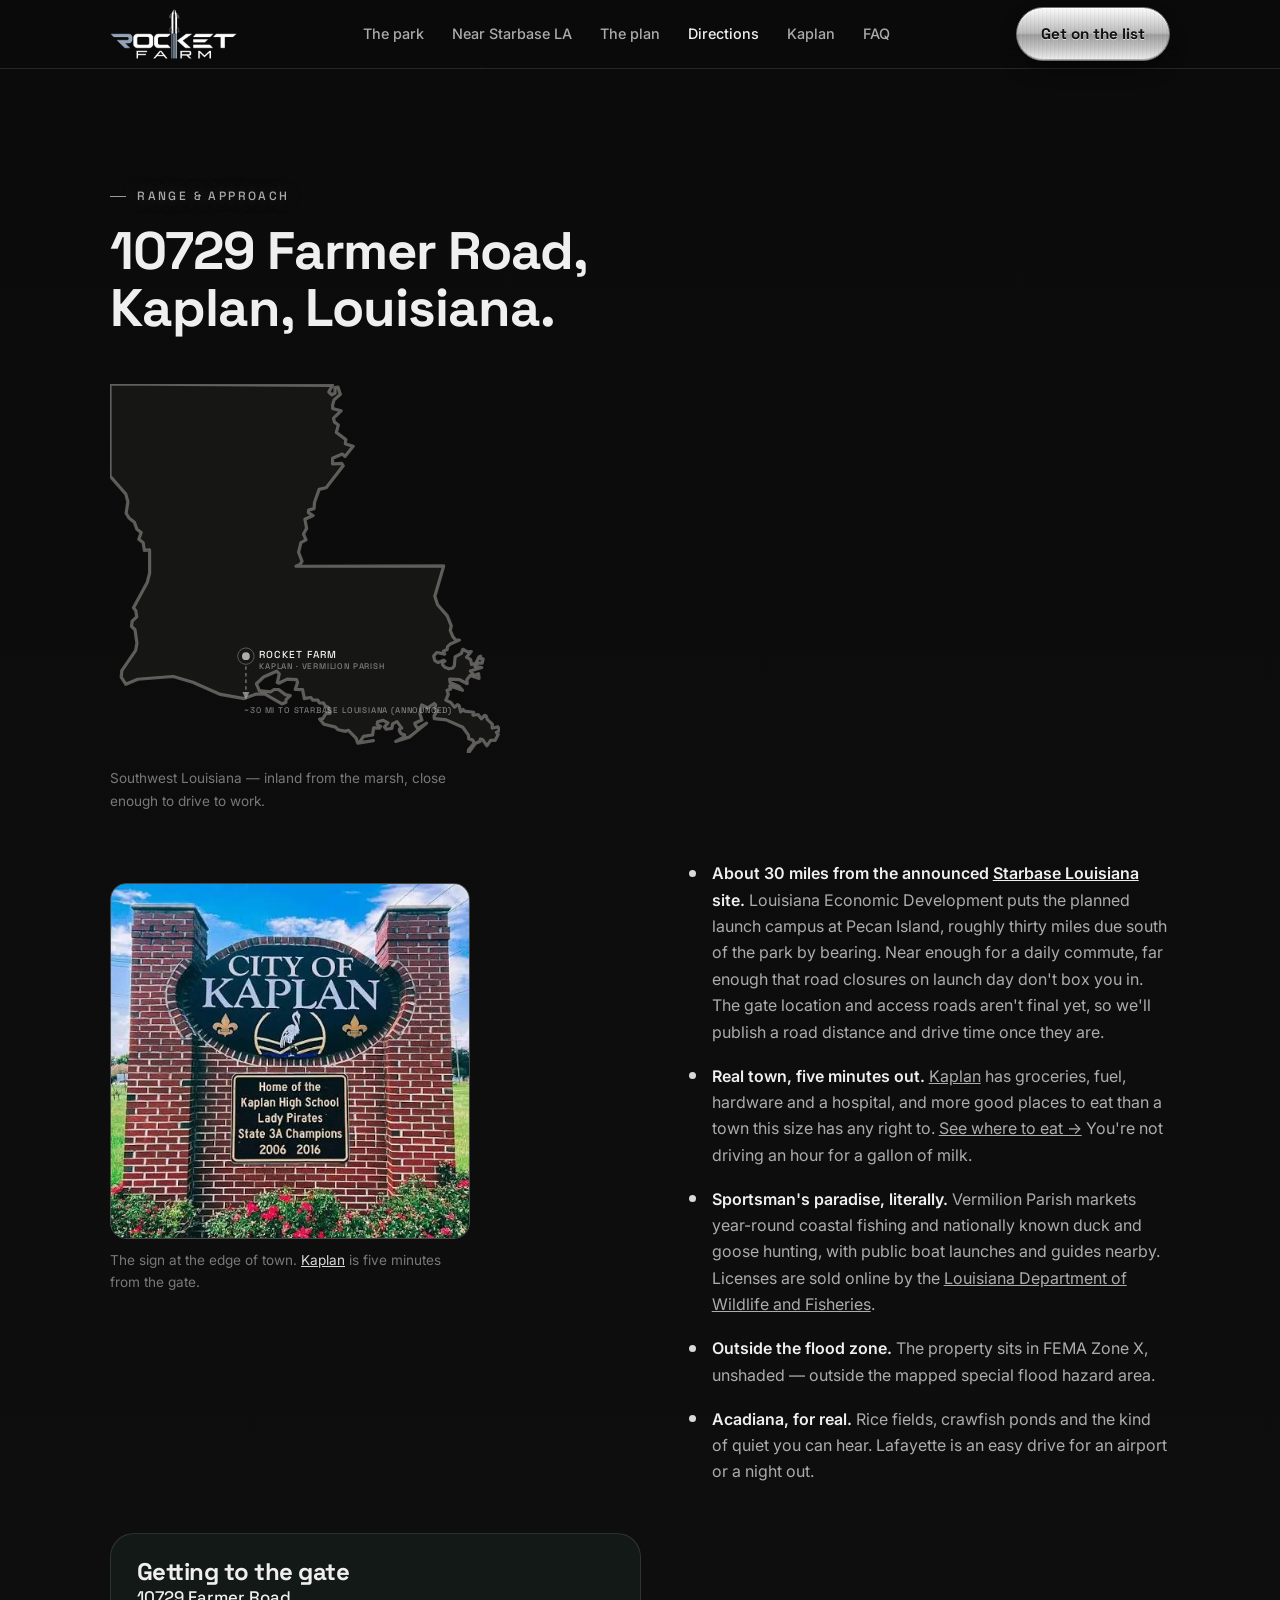
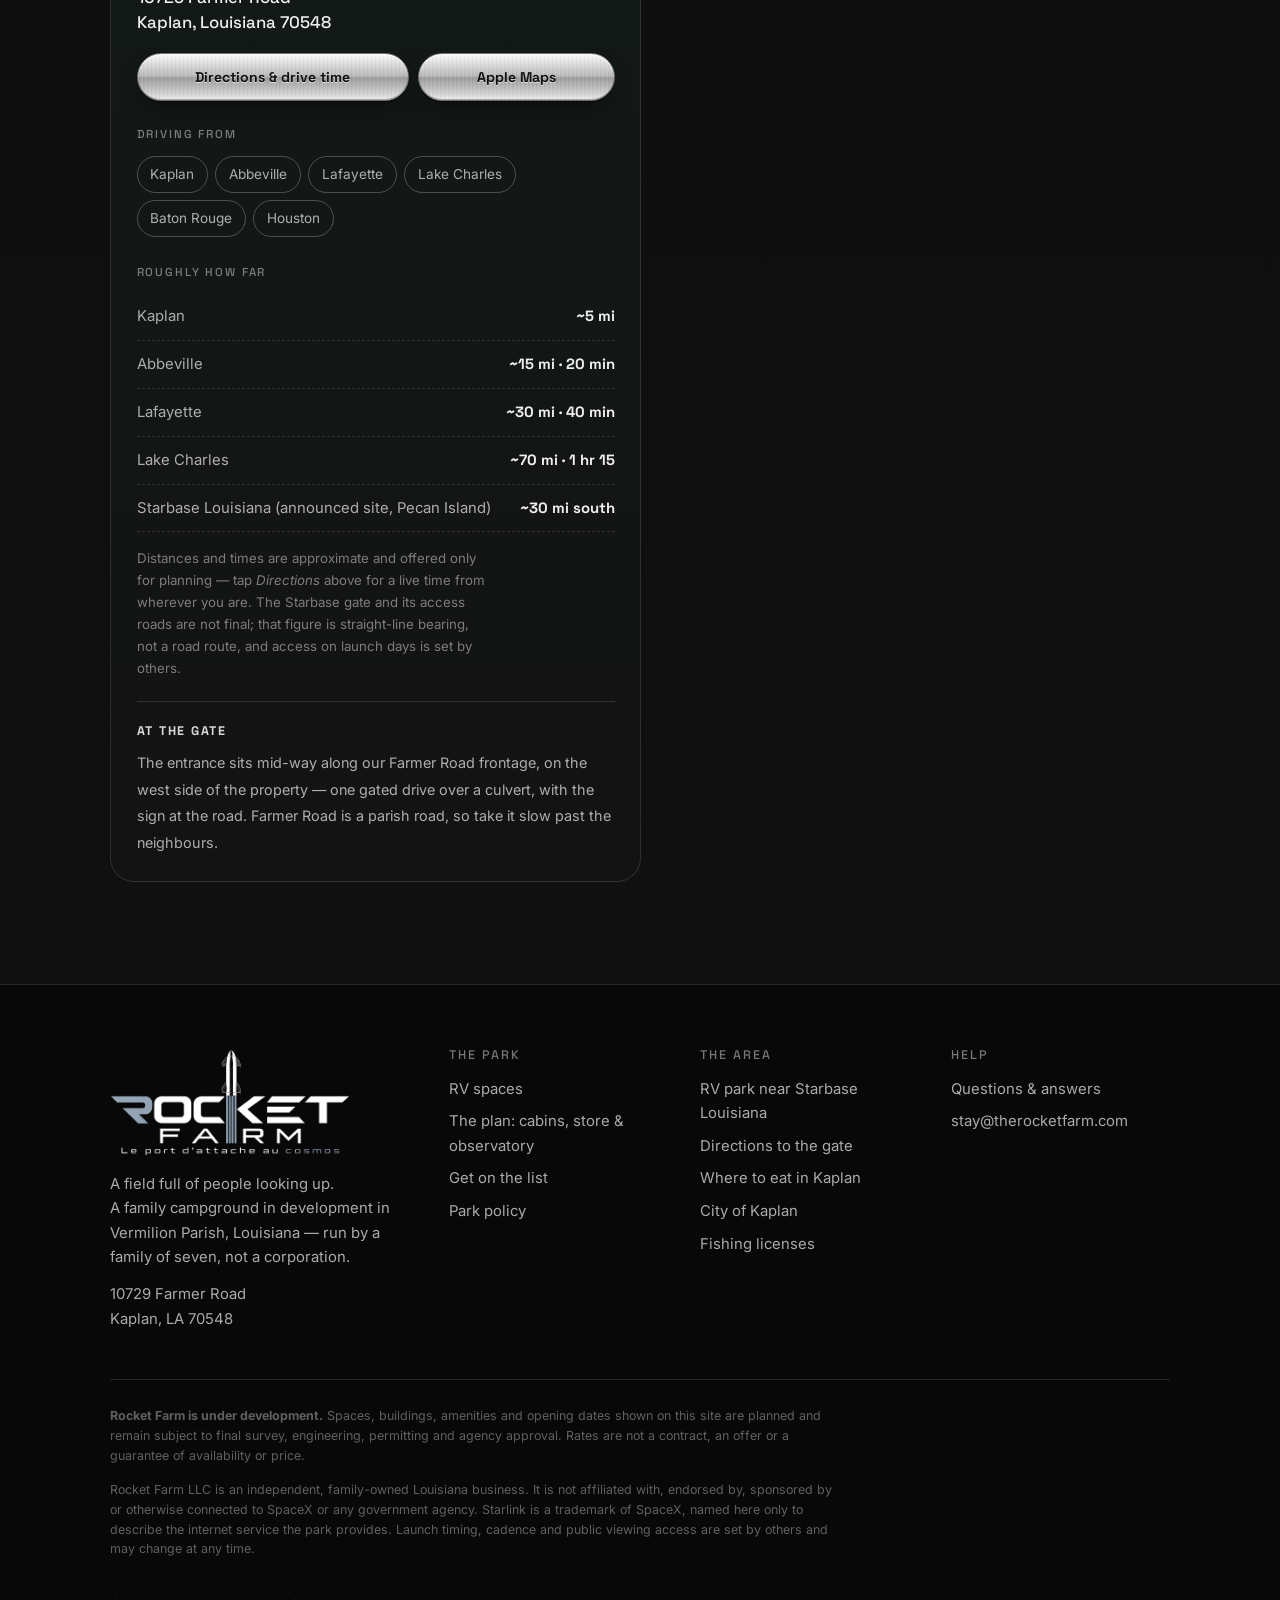
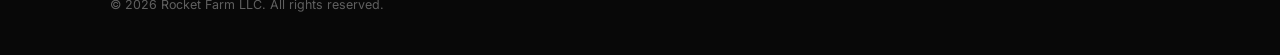
==== commit 33b19a1d: "Drop "high and dry": the property is not high ground Keep the FEMA Zone X fact, labelled as being ou" ====
--- a/directions/index.html
+++ b/directions/index.html
@@ -142,7 +142,7 @@
           <text class="la-lbl dim" x="382.5" y="731.8">KAPLAN &middot; VERMILION PARISH</text>
           <text class="la-lbl dim" x="344.5" y="843.8">~30 MI TO STARBASE LOUISIANA (ANNOUNCED)</text>
         </svg>
-        <figcaption>Southwest Louisiana — far enough inland to stay dry, close enough to drive to work.</figcaption>
+        <figcaption>Southwest Louisiana — inland from the marsh, close enough to drive to work.</figcaption>
       </figure>
 
       <div class="loc reveal">
@@ -154,7 +154,7 @@
           <li><b>About 30 miles from the announced <a href="https://www.spacex.com/sites/starbase-la" target="_blank" rel="noopener">Starbase Louisiana</a> site.</b> Louisiana Economic Development puts the planned launch campus at Pecan Island, roughly thirty miles due south of the park by bearing. Near enough for a daily commute, far enough that road closures on launch day don't box you in. The gate location and access roads aren't final yet, so we'll publish a road distance and drive time once they are.</li>
           <li><b>Real town, five minutes out.</b> <a href="https://www.kaplanla.com/" target="_blank" rel="noopener">Kaplan</a> has groceries, fuel, hardware and a hospital, and more good places to eat than a town this size has any right to. <a href="/kaplan/">See where to eat &rarr;</a> You're not driving an hour for a gallon of milk.</li>
           <li><b>Sportsman's paradise, literally.</b> Vermilion Parish markets year-round coastal fishing and nationally known duck and goose hunting, with public boat launches and guides nearby. Licenses are sold online by the <a href="https://louisianaoutdoors.com/licenses-and-permits" target="_blank" rel="noopener">Louisiana Department of Wildlife and Fisheries</a>.</li>
-          <li><b>High and dry.</b> The property sits in FEMA Zone X, unshaded — outside the mapped special flood hazard area.</li>
+          <li><b>Outside the flood zone.</b> The property sits in FEMA Zone X, unshaded — outside the mapped special flood hazard area.</li>
           <li><b>Acadiana, for real.</b> Rice fields, crawfish ponds and the kind of quiet you can hear. Lafayette is an easy drive for an airport or a night out.</li>
         </ul>
 
--- a/assets/site.css
+++ b/assets/site.css
@@ -1302,3 +1302,7 @@
   box-shadow:inset 0 1px 0 #fff,inset 0 -1px 0 rgba(0,0,0,.25),0 1px 0 rgba(0,0,0,.6),0 16px 30px -12px rgba(0,0,0,.95)}
 .btn-primary:active,.btn-ghost:active{transform:translateY(0);
   box-shadow:inset 0 2px 4px rgba(0,0,0,.35),0 1px 0 rgba(0,0,0,.6)}
+
+/* the gator line under the hero tagline */
+.gators{margin:.35rem 0 0;font-family:var(--font-display);font-style:italic;font-weight:500;
+  font-size:clamp(1rem,1.5vw,1.15rem);letter-spacing:.01em;color:#cfcfcf}
